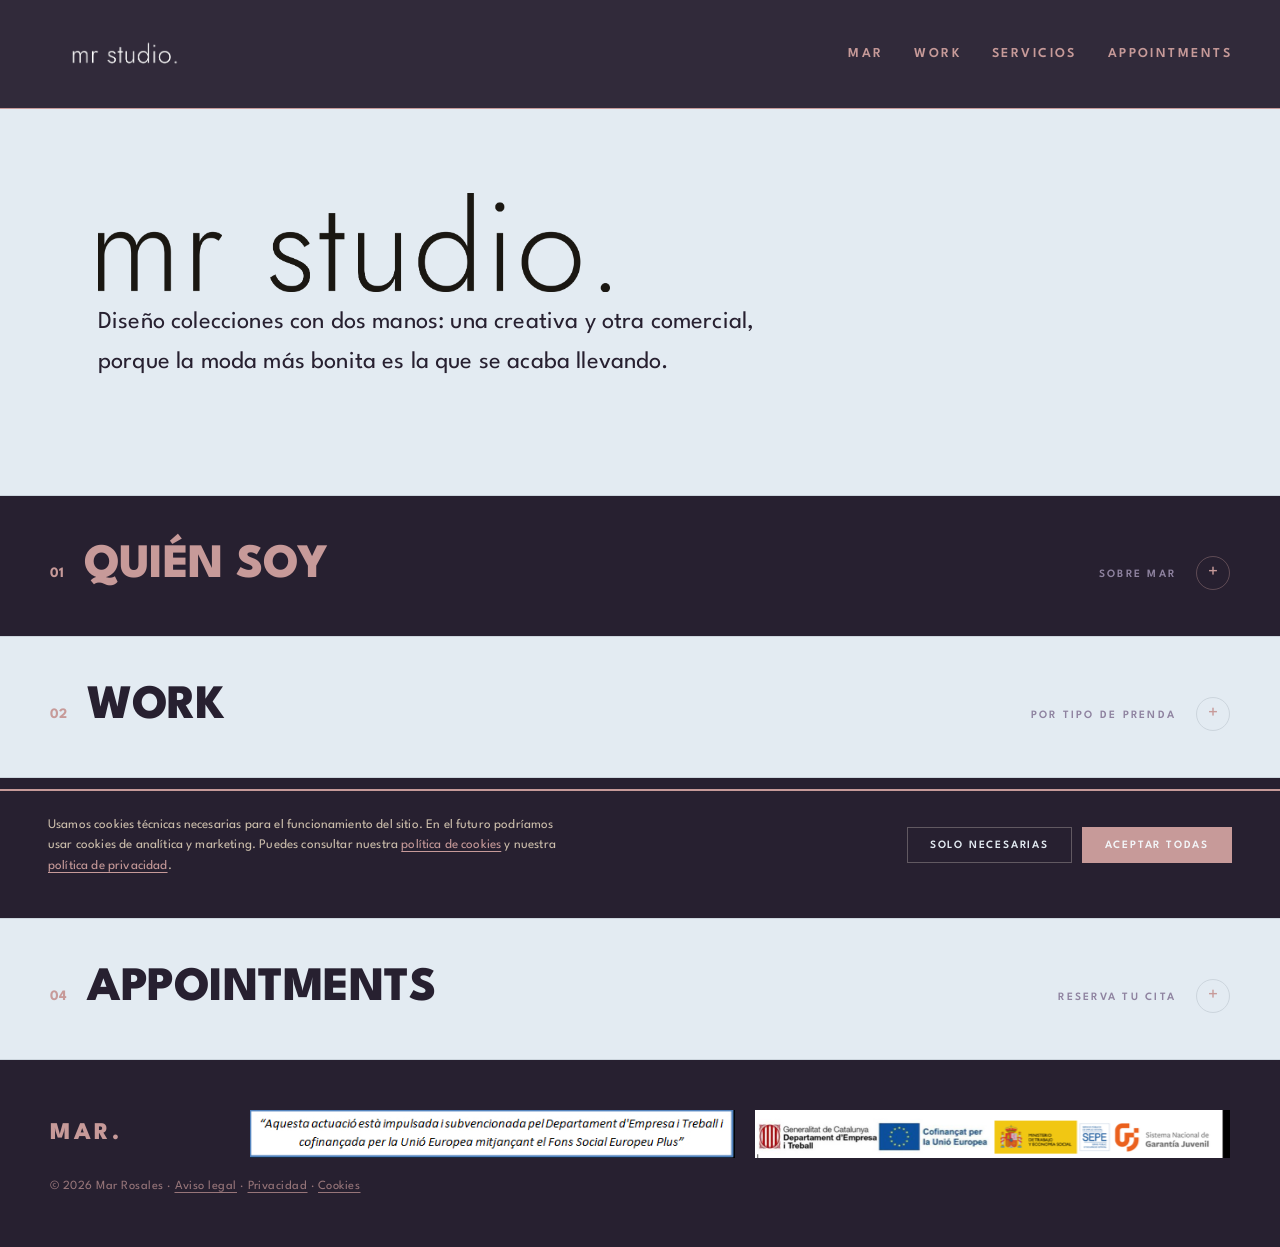
==== index.html @ c05edbed "Añadir SEO: title, description, Open Graph, Twitter Card y Schema.org Co-Authored-By: Claude Sonnet " ====
<!DOCTYPE html>
<html lang="es">
<head>
<meta charset="UTF-8">
<meta name="viewport" content="width=device-width, initial-scale=1.0">
<title>Mar Rosales — Diseñadora de Moda Freelance en Barcelona | MR Studio</title>
<meta name="description" content="Mar Rosales, diseñadora de moda freelance en Barcelona. Especializada en swimwear, beachwear, prêt-à-porter y homewear. Diseño de colecciones y consultoría de moda para marcas.">
<link rel="canonical" href="https://mar-rosales.com/">

<!-- Open Graph -->
<meta property="og:type" content="website">
<meta property="og:url" content="https://mar-rosales.com/">
<meta property="og:title" content="Mar Rosales — Diseñadora de Moda Freelance en Barcelona">
<meta property="og:description" content="Diseño colecciones con dos manos: una creativa y otra comercial. Especializada en swimwear, beachwear, prêt-à-porter y homewear. Barcelona.">
<meta property="og:image" content="https://mar-rosales.com/fotos porfolio/presentacio/1.jpg">
<meta property="og:locale" content="es_ES">
<meta property="og:site_name" content="MR Studio — Mar Rosales">

<!-- Twitter Card -->
<meta name="twitter:card" content="summary_large_image">
<meta name="twitter:title" content="Mar Rosales — Diseñadora de Moda Freelance en Barcelona">
<meta name="twitter:description" content="Diseño colecciones con dos manos: una creativa y otra comercial. Especializada en swimwear, beachwear, prêt-à-porter y homewear.">
<meta name="twitter:image" content="https://mar-rosales.com/fotos porfolio/presentacio/1.jpg">

<!-- Schema.org -->
<script type="application/ld+json">
{
  "@context": "https://schema.org",
  "@type": "Person",
  "name": "Mar Rosales",
  "jobTitle": "Diseñadora de moda freelance",
  "url": "https://mar-rosales.com",
  "email": "mar@mar-rosales.com",
  "address": {
    "@type": "PostalAddress",
    "addressLocality": "Barcelona",
    "addressCountry": "ES"
  },
  "sameAs": [
    "https://www.instagram.com/mar_fashiondesign"
  ],
  "knowsAbout": ["Diseño de moda", "Swimwear", "Beachwear", "Prêt-à-Porter", "Homewear", "Consultoría de moda"]
}
</script>

<link rel="preconnect" href="https://fonts.googleapis.com">
<link rel="preconnect" href="https://fonts.gstatic.com" crossorigin>
<link href="https://fonts.googleapis.com/css2?family=League+Spartan:wght@300;400;500;600;700;800;900&display=swap" rel="stylesheet">
<style>
:root{--sand:#e3ebf2;--ivory:#f3f6f9;--umber:#272030;--clay:#c79a99;--olive:#504665;--muted:#8f83a0;--line:#ccd5dd;--maxw:1180px}
*{box-sizing:border-box;margin:0;padding:0}
html{scroll-behavior:smooth}
body{background:var(--sand);color:var(--umber);font-family:"League Spartan",system-ui,sans-serif;font-weight:400;line-height:1.65;letter-spacing:.01em;-webkit-font-smoothing:antialiased;overflow-x:hidden}
.eyebrow{font-size:.72rem;letter-spacing:.28em;text-transform:uppercase;color:var(--clay);font-weight:600}
a{color:inherit;text-decoration:none}
header{position:fixed;top:0;left:0;right:0;z-index:100;display:flex;align-items:center;justify-content:space-between;padding:18px clamp(20px,5vw,48px);background:rgba(39,32,48,.95);backdrop-filter:blur(10px);border-bottom:1px solid var(--clay);color:var(--clay)}
.brand{font-weight:800;font-size:1.3rem;letter-spacing:.12em;text-transform:uppercase}
.brand span{color:var(--clay)}
.brand-logo{height:72px;width:auto;display:block}
nav ul{display:flex;gap:clamp(14px,2.4vw,34px);list-style:none;align-items:center}
nav a{font-size:.85rem;letter-spacing:.18em;text-transform:uppercase;font-weight:600;position:relative;padding:4px 0;cursor:pointer}
nav a::after{content:"";position:absolute;left:0;bottom:-2px;height:1px;width:0;background:var(--clay);transition:width .3s ease}
nav a:hover::after,nav a:focus-visible::after{width:100%}
.menu-btn{display:none;background:none;border:none;cursor:pointer;font-size:.74rem;letter-spacing:.18em;text-transform:uppercase;color:var(--clay);font-weight:600;font-family:inherit}
/* HERO solo texto */
.hero{min-height:55vh;display:flex;flex-direction:column;justify-content:center;
  padding:150px clamp(20px,5vw,48px) 70px;max-width:var(--maxw);margin:0 auto}
.hero .issue{display:flex;gap:14px;align-items:center;margin-bottom:22px;font-size:.7rem;letter-spacing:.24em;text-transform:uppercase;color:var(--muted);font-weight:600}
.hero h1{font-weight:900;font-size:clamp(5rem,22vw,16rem);line-height:.8;letter-spacing:-.02em;text-transform:uppercase;margin:0 0 26px}
.hero h1 em{display:block;font-style:normal;font-weight:500;color:var(--clay);font-size:.12em;letter-spacing:.34em;margin-top:.8em;text-transform:uppercase}
/* 👉 Texto del hero — lo cambiaremos por el tuyo */
.hero .lead{max-width:52ch;font-size:clamp(1.2rem,1.9vw,1.6rem);font-weight:400;color:var(--umber)}
.hero-logo{height:auto;width:clamp(280px,40vw,620px);display:block;margin-bottom:10px}
/* ACORDEÓN */
.acc{border-top:1px solid var(--line)}
.acc:last-of-type{border-bottom:1px solid var(--line)}
.acc-head{width:100%;display:flex;align-items:center;gap:20px;background:transparent;border:none;cursor:pointer;
  font-family:inherit;color:var(--umber);text-align:left;padding:clamp(26px,4vw,46px) clamp(20px,5vw,48px)}
.acc-head .inner{max-width:var(--maxw);margin:0 auto;width:100%;display:flex;align-items:baseline;gap:20px}
.acc-head .num{font-weight:700;font-size:.9rem;color:var(--clay)}
.acc-head h2{font-weight:800;font-size:clamp(1.7rem,4.6vw,3rem);line-height:1;letter-spacing:-.01em;text-transform:uppercase}
.acc-head .label{margin-left:auto;font-size:.7rem;letter-spacing:.2em;text-transform:uppercase;color:var(--muted);font-weight:600;white-space:nowrap}
.acc-head .ico{flex:0 0 auto;width:34px;height:34px;border:1px solid var(--line);border-radius:50%;display:flex;align-items:center;justify-content:center;font-size:1.2rem;color:var(--clay);transition:transform .4s ease,background .3s ease}
.acc.open .acc-head .ico{transform:rotate(45deg);background:var(--clay);color:var(--ivory);border-color:var(--clay)}
.acc-head:hover h2{color:var(--clay)}
.acc-panel{display:grid;grid-template-rows:0fr;transition:grid-template-rows .55s cubic-bezier(.4,0,.2,1)}
.acc.open .acc-panel{grid-template-rows:1fr}
.acc-panel>.acc-min{overflow:hidden;min-height:0}
.acc-inner{max-width:var(--maxw);margin:0 auto;padding:0 clamp(20px,5vw,48px) clamp(50px,7vw,90px)}
/* fondos por sección */
.acc.dark{background:var(--umber);color:var(--clay)}
.acc.dark .acc-head{color:var(--clay)}
.acc.dark .acc-head h2{color:var(--clay)}
.acc.dark .acc-head:hover h2{color:var(--ivory)}
.acc.dark .acc-head .ico{border-color:rgba(199,154,153,.35)}
.acc.dark .eyebrow{color:var(--clay)}
.acc.dark .acc-head .num{color:var(--clay)}
.acc.dark p{color:var(--clay)}
.acc.dark .srv-btn{color:var(--clay)}
.acc.dark .srv-btn h3{color:var(--clay)}
.acc.tint{background:var(--ivory)}
/* MAR */
.about{display:grid;grid-template-columns:1fr 1.2fr;gap:clamp(30px,6vw,80px);align-items:start}
.about-img{aspect-ratio:4/5;border:1px solid var(--line);position:relative}
.ph{width:100%;height:100%;object-fit:cover;display:block;background:var(--ivory)}
.ph-box{width:100%;height:100%;display:flex;align-items:center;justify-content:center;background:linear-gradient(135deg,var(--ivory),#b8c8d8);color:var(--muted);text-align:center;padding:20px;font-size:.68rem;letter-spacing:.18em;text-transform:uppercase;font-weight:600}
.about-text p{margin-bottom:1.2em;font-size:1.05rem}
.about-text p:first-of-type{font-weight:400;font-size:1.05rem}
/* WORK slider */
.filters{display:flex;flex-wrap:wrap;gap:8px;margin-bottom:40px}
.filter{font-family:inherit;font-weight:600;font-size:.68rem;letter-spacing:.18em;text-transform:uppercase;padding:10px 18px;border:1px solid var(--line);background:transparent;color:var(--muted);cursor:pointer;transition:.2s ease}
.filter:hover{color:var(--umber);border-color:var(--umber)}
.filter.active{background:transparent;color:var(--umber);border-color:var(--umber);border-bottom:2px solid var(--clay)}
/* slider autoplay */
.slider{position:relative}
.slider-viewport{overflow:hidden}
.track{display:none}
.track.active{display:flex;gap:clamp(10px,1.4vw,18px);transition:transform .3s cubic-bezier(.4,0,.2,1);will-change:transform}
.slide{flex:0 0 clamp(200px,28vw,340px);position:relative;aspect-ratio:2/3;overflow:hidden;cursor:pointer}
.slide img.ph{width:100%;height:100%;object-fit:cover;display:block;transition:transform .7s cubic-bezier(.25,.46,.45,.94)}
.slider-viewport:hover .slide img.ph{transform:none}
.slide:hover img.ph{transform:scale(1.06)}
.slide .ph-box{width:100%;height:100%;display:flex;align-items:center;justify-content:center;background:linear-gradient(135deg,var(--ivory),#b8c8d8);color:var(--muted);text-align:center;padding:20px;font-size:.68rem;letter-spacing:.18em;text-transform:uppercase;font-weight:600}
.slide-cap{position:absolute;left:0;right:0;bottom:0;z-index:3;padding:20px 16px 16px;color:var(--ivory);background:linear-gradient(transparent,rgba(39,32,48,.75));opacity:0;transform:translateY(6px);transition:opacity .35s ease,transform .35s ease}
.slide:hover .slide-cap,.slide:focus-within .slide-cap{opacity:1;transform:none}
.slide-cap h3{font-weight:600;font-size:.85rem;text-transform:uppercase;letter-spacing:.08em}
.slide-cap span{font-size:.62rem;letter-spacing:.14em;text-transform:uppercase;opacity:.8;font-weight:500}
.slider-footer{display:flex;align-items:center;justify-content:space-between;margin-top:24px}
.slider-dots{display:flex;gap:6px;align-items:center}
.dot{width:24px;height:2px;background:var(--line);cursor:pointer;transition:background .25s,width .25s}
.dot.active{background:var(--clay);width:40px}
.slider-nav{display:flex;gap:8px}
.arrow{font-family:inherit;width:44px;height:44px;border:1px solid var(--line);background:transparent;color:var(--umber);cursor:pointer;font-size:1rem;transition:background .2s,border-color .2s,color .2s;display:flex;align-items:center;justify-content:center}
.arrow:hover{background:var(--umber);color:var(--ivory);border-color:var(--umber)}
/* SERVICIOS sub-acordeón */
.srv-list{border-top:1px solid var(--line);margin-top:clamp(24px,3.5vw,44px)}
.srv-item{border-bottom:1px solid var(--line)}
.srv-btn{width:100%;display:flex;align-items:center;gap:clamp(14px,2vw,28px);background:transparent;border:none;cursor:pointer;font-family:inherit;color:var(--umber);text-align:left;padding:clamp(18px,2.4vw,30px) 0}
.srv-btn .s-num{font-size:.65rem;letter-spacing:.24em;color:var(--clay);font-weight:600;text-transform:uppercase;flex:0 0 2ch;padding-top:.2em}
.srv-btn h3{font-weight:300;font-size:clamp(1.5rem,3.2vw,2.2rem);letter-spacing:-.01em;text-transform:uppercase;flex:1;line-height:1}
.srv-btn .srv-ico{flex:0 0 auto;width:30px;height:30px;border:1px solid var(--line);border-radius:50%;display:flex;align-items:center;justify-content:center;font-size:1rem;color:var(--muted);font-weight:300;transition:transform .4s ease,background .3s,border-color .3s}
.srv-item.open .srv-btn .srv-ico{transform:rotate(45deg);background:var(--clay);color:var(--ivory);border-color:var(--clay)}
.srv-btn:hover h3{color:var(--clay)}
.srv-body{display:grid;grid-template-rows:0fr;transition:grid-template-rows .5s cubic-bezier(.4,0,.2,1)}
.srv-item.open .srv-body{grid-template-rows:1fr}
.srv-body>.srv-min{overflow:hidden;min-height:0}
.srv-body p{padding:0 0 clamp(22px,3vw,38px) calc(2ch + clamp(14px,2vw,28px));font-size:clamp(.98rem,1.3vw,1.1rem);max-width:58ch;color:var(--muted);line-height:1.75}
/* APPOINTMENTS */
.appoint{display:grid;grid-template-columns:1fr 1fr;gap:clamp(34px,6vw,80px);align-items:center}
.appoint h2.big{font-weight:800;font-size:clamp(2rem,5vw,3.4rem);line-height:.98;margin-bottom:22px;text-transform:uppercase;letter-spacing:-.01em}
.appoint h2.big em{font-style:normal;color:var(--clay)}
.appoint p{font-size:1.05rem;max-width:42ch;margin-bottom:30px}
.btn{display:inline-flex;align-items:center;gap:12px;background:var(--clay);color:var(--ivory);padding:16px 30px;font-size:.78rem;letter-spacing:.16em;text-transform:uppercase;font-weight:600;transition:background .3s ease,transform .3s ease;font-family:inherit}
.btn:hover,.btn:focus-visible{background:#3b0a0a;transform:translateY(-2px)}
.contact-list{list-style:none;margin-top:36px}
.contact-list li{padding:14px 0;border-top:1px solid var(--line);display:flex;justify-content:space-between;gap:20px}
.contact-list .k{font-size:.7rem;letter-spacing:.18em;text-transform:uppercase;color:var(--muted);font-weight:600}
.contact-list .v{font-weight:500}
.appoint-card{background:var(--ivory);border:1px solid var(--line);padding:clamp(30px,4vw,48px);position:relative}
.appoint-card::before{content:"";position:absolute;inset:9px;border:1px solid var(--clay);opacity:.4;pointer-events:none}
footer{background:var(--umber);color:var(--clay);padding:50px clamp(20px,5vw,48px)}
.foot{max-width:var(--maxw);margin:0 auto;display:flex;justify-content:space-between;align-items:center;flex-wrap:wrap;gap:18px}
.foot .brand{font-size:1.5rem}
.foot small{color:var(--clay);font-size:.78rem;letter-spacing:.04em;opacity:.7}
.foot-logos{display:flex;gap:20px;align-items:center}
.foot-img{height:48px;width:auto;display:block}
.reveal{opacity:0;transform:translateY(22px);transition:opacity .8s ease,transform .8s ease}
.reveal.in{opacity:1;transform:none}
@media(max-width:860px){
  nav ul{display:none}.menu-btn{display:block}
  nav ul.open{display:flex;flex-direction:column;position:absolute;top:100%;right:0;left:0;background:var(--ivory);padding:20px clamp(20px,5vw,48px);gap:18px;border-bottom:1px solid var(--line)}
  .about,.appoint{grid-template-columns:1fr}.services{grid-template-columns:1fr}.slide{flex:0 0 72vw}
  .acc-head .label{display:none}
}
@media(prefers-reduced-motion:reduce){*{scroll-behavior:auto!important}.reveal{opacity:1;transform:none;transition:none}.acc-panel{transition:none}.ph,.ph-box,.track{transition:none!important}}
:focus-visible{outline:2px solid var(--clay);outline-offset:3px}
/* COOKIE BANNER */
#cookie-banner{position:fixed;bottom:0;left:0;right:0;z-index:999;background:var(--umber);color:var(--sand);padding:clamp(16px,2.4vw,24px) clamp(20px,5vw,48px);display:flex;align-items:center;justify-content:space-between;gap:clamp(16px,3vw,40px);flex-wrap:wrap;border-top:2px solid var(--clay);transform:translateY(0);transition:transform .4s cubic-bezier(.4,0,.2,1),opacity .4s ease;opacity:1}
#cookie-banner.hidden{transform:translateY(110%);opacity:0;pointer-events:none}
#cookie-banner p{font-size:.82rem;line-height:1.55;max-width:64ch;color:#cdbfac}
#cookie-banner p a{color:var(--clay);text-decoration:underline;text-underline-offset:3px}
#cookie-banner p a:hover{color:var(--sand)}
.cookie-actions{display:flex;gap:10px;flex-shrink:0;flex-wrap:wrap}
.cb-btn{font-family:inherit;font-size:.7rem;letter-spacing:.16em;text-transform:uppercase;font-weight:600;padding:12px 22px;cursor:pointer;border:1px solid;transition:background .2s,color .2s,border-color .2s;white-space:nowrap}
.cb-accept{background:var(--clay);color:var(--ivory);border-color:var(--clay)}
.cb-accept:hover{background:var(--sand);color:var(--umber);border-color:var(--sand)}
.cb-reject{background:transparent;color:var(--sand);border-color:rgba(232,222,207,.3)}
.cb-reject:hover{border-color:var(--sand)}
</style>
</head>
<body>
<header>
  <a class="brand" href="#top"><img class="brand-logo" src="fotos porfolio/logo/logo white.png" alt="MR Studio"></a>
  <nav>
    <button class="menu-btn" aria-label="Abrir menú" aria-expanded="false">Menú</button>
    <ul>
      <li><a data-target="mar">Mar</a></li>
      <li><a data-target="work">Work</a></li>
      <li><a data-target="servicios">Servicios</a></li>
      <li><a data-target="appointments">Appointments</a></li>
    </ul>
  </nav>
</header>

<a id="top"></a>
<!-- HERO solo texto -->
<div class="hero reveal">
  <img class="hero-logo" src="fotos porfolio/logo/logo sin contornos black.png" alt="MR Studio">
  <p class="lead">Diseño colecciones con dos manos: una creativa y otra comercial,<br>porque la moda más bonita es la que se acaba llevando.</p>
</div>

<main>
  <!-- MAR -->
  <section class="acc dark" id="mar">
    <button class="acc-head" aria-expanded="false" aria-controls="panel-mar">
      <span class="inner"><span class="num">01</span><h2>Quién soy</h2><span class="label">Sobre Mar</span><span class="ico" aria-hidden="true">+</span></span>
    </button>
    <div class="acc-panel" id="panel-mar"><div class="acc-min"><div class="acc-inner">
      <div class="about">
        <div class="about-img">
          <img class="ph" src="fotos porfolio/presentacio/1.jpg" alt="Retrato de Mar" onerror="this.style.display='none';this.parentElement.innerHTML='&lt;div class=\'ph-box\'&gt;Retrato&lt;/div&gt;'">
        </div>
        <div class="about-text">
          <p>Soy Mar, diseñadora de moda y fundadora de Mr Studio, en Barcelona.</p>
          <p>Diseño moda pensada para llevarse y, sobre todo, para venderse. A los 18 años me fui de Sant Carles de la Ràpita a Milán para formarme en el Istituto Marangoni, donde desarrollé mi lado más creativo. Pero pronto entendí que una buena colección no termina en el papel: tiene que funcionar en tienda. Por eso trabajé en el sector del lujo, aprendiendo de primera mano qué necesita el cliente y por qué compra.</p>
          <p>Esa doble mirada —creativa y comercial— es la que pongo hoy al servicio de las marcas. He diseñado para distintas empresas y me he especializado en swimwear y beachwear, prêt-à-porter de plana y punto, y homewear, así que entiendo las exigencias técnicas de cada producto. Lo vivo además desde dentro: soy fundadora de Luau Studio, mi propia marca de vestidos de fiesta, así que conozco de primera mano lo que supone construir una firma y llevarla hasta el cliente.</p>
          <p>Me obsesionan los tejidos: la caída, el tacto, la calidad nada más verlos. Al tocarlos, ya imagino la prenda. Y traduzco ese instinto en colecciones coherentes, vendibles y fieles a la identidad de cada marca.</p>
          <p>Trabajo con las marcas de dos maneras. Por un lado, creo colecciones desde cero, acompañando todo el proceso: inspiración, tejidos, colores, fichas técnicas y fitting, hasta dejarlas listas para producir. Por otro, ofrezco consultoría: una visión externa y actualizada, tanto para marcas que están arrancando como para equipos consolidados que quieren estar al día en tendencias, formas y colores y mejorar en pocos pasos.</p>
        </div>
      </div>
    </div></div></div>
  </section>

  <!-- WORK -->
  <section class="acc" id="work">
    <button class="acc-head" aria-expanded="false" aria-controls="panel-work">
      <span class="inner"><span class="num">02</span><h2>Work</h2><span class="label">Por tipo de prenda</span><span class="ico" aria-hidden="true">+</span></span>
    </button>
    <div class="acc-panel" id="panel-work"><div class="acc-min"><div class="acc-inner">
      <div class="filters" role="tablist">
        <button class="filter active" data-cat="pret" role="tab" aria-selected="true">Prêt-à-Porter</button>
        <button class="filter" data-cat="beachwear" role="tab" aria-selected="false">Beachwear</button>
        <button class="filter" data-cat="swimwear-w" role="tab" aria-selected="false">Swimwear Women</button>
        <button class="filter" data-cat="swimwear-m" role="tab" aria-selected="false">Swimwear Men</button>
        <button class="filter" data-cat="occasionwear" role="tab" aria-selected="false">Occasionwear</button>
        <button class="filter" data-cat="homewear" role="tab" aria-selected="false">Homewear</button>
      </div>
      <div class="slider">
        <div class="slider-viewport">
        <div class="track active" data-cat="pret">
          <div class="slide" tabindex="0"><img class="ph" src="fotos porfolio/tipos producte/1-prêt-à-porter/pret-a-porter-1 - TCN - SS24.jpg" alt="Prêt-à-porter 1"><div class="slide-cap"><h3>TCN</h3><span>SS24</span></div></div>
          <div class="slide" tabindex="0"><img class="ph" src="fotos porfolio/tipos producte/1-prêt-à-porter/pret-a-porter-2 - TCN - SS23.jpg" alt="Prêt-à-porter 2"><div class="slide-cap"><h3>TCN</h3><span>SS23</span></div></div>
          <div class="slide" tabindex="0"><img class="ph" src="fotos porfolio/tipos producte/1-prêt-à-porter/pret-a-porter-3 - TCN - SS24jpg.jpg" alt="Prêt-à-porter 3"><div class="slide-cap"><h3>TCN</h3><span>SS24</span></div></div>
          <div class="slide" tabindex="0"><img class="ph" src="fotos porfolio/tipos producte/1-prêt-à-porter/pret-a-porter-4 - TCN - SS24.jpg" alt="Prêt-à-porter 4"><div class="slide-cap"><h3>TCN</h3><span>SS24</span></div></div>
          <div class="slide" tabindex="0"><img class="ph" src="fotos porfolio/tipos producte/1-prêt-à-porter/pret-a-porter-5 - TCN - SS23.jpg" alt="Prêt-à-porter 5"><div class="slide-cap"><h3>TCN</h3><span>SS23</span></div></div>
          <div class="slide" tabindex="0"><img class="ph" src="fotos porfolio/tipos producte/1-prêt-à-porter/pret-a-porter-6 - TCN - SS24.jpg" alt="Prêt-à-porter 6"><div class="slide-cap"><h3>TCN</h3><span>SS24</span></div></div>
          <div class="slide" tabindex="0"><img class="ph" src="fotos porfolio/tipos producte/1-prêt-à-porter/pret-a-porter-7 - TCN - SS23.jpg" alt="Prêt-à-porter 7"><div class="slide-cap"><h3>TCN</h3><span>SS23</span></div></div>
          <div class="slide" tabindex="0"><img class="ph" src="fotos porfolio/tipos producte/1-prêt-à-porter/pret-a-porter-8 - TCN - SS24.jpg" alt="Prêt-à-porter 8"><div class="slide-cap"><h3>TCN</h3><span>SS24</span></div></div>
          <div class="slide" tabindex="0"><img class="ph" src="fotos porfolio/tipos producte/1-prêt-à-porter/pret-a-porter-9 - TCN - SS24jpg.jpg" alt="Prêt-à-porter 9"><div class="slide-cap"><h3>TCN</h3><span>SS24</span></div></div>
          <div class="slide" tabindex="0"><img class="ph" src="fotos porfolio/tipos producte/1-prêt-à-porter/pret-a-porter-10 - TCN - SS23.jpg" alt="Prêt-à-porter 10"><div class="slide-cap"><h3>TCN</h3><span>SS23</span></div></div>
        </div>
        <div class="track" data-cat="beachwear">
          <div class="slide" tabindex="0"><img class="ph" src="fotos porfolio/tipos producte/2-beachwear/BEACHWEAR-1 - TCN - SS24.jpg" alt="Beachwear 1"><div class="slide-cap"><h3>TCN</h3><span>SS24</span></div></div>
          <div class="slide" tabindex="0"><img class="ph" src="fotos porfolio/tipos producte/2-beachwear/BEACHWEAR-2 - TCN - SS24.jpg" alt="Beachwear 2"><div class="slide-cap"><h3>TCN</h3><span>SS24</span></div></div>
          <div class="slide" tabindex="0"><img class="ph" src="fotos porfolio/tipos producte/2-beachwear/BEACHWEAR-3 - TCN - SS23.jpg" alt="Beachwear 3"><div class="slide-cap"><h3>TCN</h3><span>SS23</span></div></div>
          <div class="slide" tabindex="0"><img class="ph" src="fotos porfolio/tipos producte/2-beachwear/BEACHWEAR-4 - TCN - SS23.jpg" alt="Beachwear 4"><div class="slide-cap"><h3>TCN</h3><span>SS23</span></div></div>
          <div class="slide" tabindex="0"><img class="ph" src="fotos porfolio/tipos producte/2-beachwear/BEACHWEAR-5 - TCN - SS23.jpg" alt="Beachwear 5"><div class="slide-cap"><h3>TCN</h3><span>SS23</span></div></div>
          <div class="slide" tabindex="0"><img class="ph" src="fotos porfolio/tipos producte/2-beachwear/BEACHWEAR-6 - TCN - SS23.jpg" alt="Beachwear 6"><div class="slide-cap"><h3>TCN</h3><span>SS23</span></div></div>
          <div class="slide" tabindex="0"><img class="ph" src="fotos porfolio/tipos producte/2-beachwear/BEACHWEAR-7 - TCN - SS23.jpg" alt="Beachwear 7"><div class="slide-cap"><h3>TCN</h3><span>SS23</span></div></div>
        </div>
        <div class="track" data-cat="swimwear-w">
          <div class="slide" tabindex="0"><img class="ph" src="fotos porfolio/tipos producte/3-swimwear -women/SWIMWEAR-1 - TCN - SS24.jpg" alt="Swimwear Women 1"><div class="slide-cap"><h3>TCN</h3><span>SS24</span></div></div>
          <div class="slide" tabindex="0"><img class="ph" src="fotos porfolio/tipos producte/3-swimwear -women/SWIMWEAR-2 - TCN - SS23.jpg" alt="Swimwear Women 2"><div class="slide-cap"><h3>TCN</h3><span>SS23</span></div></div>
          <div class="slide" tabindex="0"><img class="ph" src="fotos porfolio/tipos producte/3-swimwear -women/SWIMWEAR-3 - TCN - SS24.jpg" alt="Swimwear Women 3"><div class="slide-cap"><h3>TCN</h3><span>SS24</span></div></div>
          <div class="slide" tabindex="0"><img class="ph" src="fotos porfolio/tipos producte/3-swimwear -women/SWIMWEAR-4 - TCN - SS24.jpg" alt="Swimwear Women 4"><div class="slide-cap"><h3>TCN</h3><span>SS24</span></div></div>
          <div class="slide" tabindex="0"><img class="ph" src="fotos porfolio/tipos producte/3-swimwear -women/SWIMWEAR-5 - TCN - SS24.jpg" alt="Swimwear Women 5"><div class="slide-cap"><h3>TCN</h3><span>SS24</span></div></div>
          <div class="slide" tabindex="0"><img class="ph" src="fotos porfolio/tipos producte/3-swimwear -women/SWIMWEAR-6 - TCN - SS24.jpg" alt="Swimwear Women 6"><div class="slide-cap"><h3>TCN</h3><span>SS24</span></div></div>
          <div class="slide" tabindex="0"><img class="ph" src="fotos porfolio/tipos producte/3-swimwear -women/SWIMWEAR-7 - TCN - SS24.jpg" alt="Swimwear Women 7"><div class="slide-cap"><h3>TCN</h3><span>SS24</span></div></div>
          <div class="slide" tabindex="0"><img class="ph" src="fotos porfolio/tipos producte/3-swimwear -women/SWIMWEAR-8 - TCN - SS23.jpg" alt="Swimwear Women 8"><div class="slide-cap"><h3>TCN</h3><span>SS23</span></div></div>
          <div class="slide" tabindex="0"><img class="ph" src="fotos porfolio/tipos producte/3-swimwear -women/SWIMWEAR-9 - TCN - SS24.jpg" alt="Swimwear Women 9"><div class="slide-cap"><h3>TCN</h3><span>SS24</span></div></div>
          <div class="slide" tabindex="0"><img class="ph" src="fotos porfolio/tipos producte/3-swimwear -women/SWIMWEAR-10 - TCN - SS24.jpg" alt="Swimwear Women 10"><div class="slide-cap"><h3>TCN</h3><span>SS24</span></div></div>
          <div class="slide" tabindex="0"><img class="ph" src="fotos porfolio/tipos producte/3-swimwear -women/SWIMWEAR-11 - TCN - SS24.jpg" alt="Swimwear Women 11"><div class="slide-cap"><h3>TCN</h3><span>SS24</span></div></div>
          <div class="slide" tabindex="0"><img class="ph" src="fotos porfolio/tipos producte/3-swimwear -women/SWIMWEAR-12 - TCN - SS23.jpg" alt="Swimwear Women 12"><div class="slide-cap"><h3>TCN</h3><span>SS23</span></div></div>
          <div class="slide" tabindex="0"><img class="ph" src="fotos porfolio/tipos producte/3-swimwear -women/SWIMWEAR-13 - TCN - SS24.jpg" alt="Swimwear Women 13"><div class="slide-cap"><h3>TCN</h3><span>SS24</span></div></div>
          <div class="slide" tabindex="0"><img class="ph" src="fotos porfolio/tipos producte/3-swimwear -women/SWIMWEAR-14 - TCN - SS24.jpg" alt="Swimwear Women 14"><div class="slide-cap"><h3>TCN</h3><span>SS24</span></div></div>
          <div class="slide" tabindex="0"><img class="ph" src="fotos porfolio/tipos producte/3-swimwear -women/SWIMWEAR-15 - TCN - SS24.jpg" alt="Swimwear Women 15"><div class="slide-cap"><h3>TCN</h3><span>SS24</span></div></div>
          <div class="slide" tabindex="0"><img class="ph" src="fotos porfolio/tipos producte/3-swimwear -women/SWIMWEAR-16 - TCN - SS23.jpg" alt="Swimwear Women 16"><div class="slide-cap"><h3>TCN</h3><span>SS23</span></div></div>
          <div class="slide" tabindex="0"><img class="ph" src="fotos porfolio/tipos producte/3-swimwear -women/SWIMWEAR-17 - TCN - SS24.jpg" alt="Swimwear Women 17"><div class="slide-cap"><h3>TCN</h3><span>SS24</span></div></div>
          <div class="slide" tabindex="0"><img class="ph" src="fotos porfolio/tipos producte/3-swimwear -women/SWIMWEAR-18 - TCN - SS24.jpg" alt="Swimwear Women 18"><div class="slide-cap"><h3>TCN</h3><span>SS24</span></div></div>
        </div>
        <div class="track" data-cat="swimwear-m">
          <div class="slide" tabindex="0"><img class="ph" src="fotos porfolio/tipos producte/3.1-swimwear -men/men-swimwear-1 - Munich - SS24.jpg" alt="Swimwear Men 1"><div class="slide-cap"><h3>Munich</h3><span>SS24</span></div></div>
          <div class="slide" tabindex="0"><img class="ph" src="fotos porfolio/tipos producte/3.1-swimwear -men/men-swimwear-2 - Munich - SS24.jpg" alt="Swimwear Men 2"><div class="slide-cap"><h3>Munich</h3><span>SS24</span></div></div>
          <div class="slide" tabindex="0"><img class="ph" src="fotos porfolio/tipos producte/3.1-swimwear -men/men-swimwear-3 - Munich - SS24.jpg" alt="Swimwear Men 3"><div class="slide-cap"><h3>Munich</h3><span>SS24</span></div></div>
          <div class="slide" tabindex="0"><img class="ph" src="fotos porfolio/tipos producte/3.1-swimwear -men/men-swimwear-4 - Munich - SS24.jpg" alt="Swimwear Men 4"><div class="slide-cap"><h3>Munich</h3><span>SS24</span></div></div>
          <div class="slide" tabindex="0"><img class="ph" src="fotos porfolio/tipos producte/3.1-swimwear -men/men-swimwear-5 - Munich - SS24.jpg" alt="Swimwear Men 5"><div class="slide-cap"><h3>Munich</h3><span>SS24</span></div></div>
          <div class="slide" tabindex="0"><img class="ph" src="fotos porfolio/tipos producte/3.1-swimwear -men/men-swimwear-6 - Munich - SS24.jpg" alt="Swimwear Men 6"><div class="slide-cap"><h3>Munich</h3><span>SS24</span></div></div>
          <div class="slide" tabindex="0"><img class="ph" src="fotos porfolio/tipos producte/3.1-swimwear -men/men-swimwear-7 - Munich - SS25.jpg" alt="Swimwear Men 7"><div class="slide-cap"><h3>Munich</h3><span>SS25</span></div></div>
          <div class="slide" tabindex="0"><img class="ph" src="fotos porfolio/tipos producte/3.1-swimwear -men/men-swimwear-8 - Munich - SS25.jpg" alt="Swimwear Men 8"><div class="slide-cap"><h3>Munich</h3><span>SS25</span></div></div>
          <div class="slide" tabindex="0"><img class="ph" src="fotos porfolio/tipos producte/3.1-swimwear -men/men-swimwear-9 - Munich - SS25.jpg" alt="Swimwear Men 9"><div class="slide-cap"><h3>Munich</h3><span>SS25</span></div></div>
        </div>
        <div class="track" data-cat="occasionwear">
          <div class="slide" tabindex="0"><img class="ph" src="fotos porfolio/tipos producte/4-occasionwear/OCCASIONWEAR-1 - Luau Studio.jpg" alt="Occasionwear 1"><div class="slide-cap"><h3>Luau Studio</h3></div></div>
          <div class="slide" tabindex="0"><img class="ph" src="fotos porfolio/tipos producte/4-occasionwear/OCCASIONWEAR-2 - Luau Studio.jpg" alt="Occasionwear 2"><div class="slide-cap"><h3>Luau Studio</h3></div></div>
          <div class="slide" tabindex="0"><img class="ph" src="fotos porfolio/tipos producte/4-occasionwear/OCCASIONWEAR-3 - Luau Studio.jpg" alt="Occasionwear 3"><div class="slide-cap"><h3>Luau Studio</h3></div></div>
          <div class="slide" tabindex="0"><img class="ph" src="fotos porfolio/tipos producte/4-occasionwear/OCCASIONWEAR-4 - Luau Studio.jpg" alt="Occasionwear 4"><div class="slide-cap"><h3>Luau Studio</h3></div></div>
          <div class="slide" tabindex="0"><img class="ph" src="fotos porfolio/tipos producte/4-occasionwear/OCCASIONWEAR-5 - Luau Studio.jpg" alt="Occasionwear 5"><div class="slide-cap"><h3>Luau Studio</h3></div></div>
          <div class="slide" tabindex="0"><img class="ph" src="fotos porfolio/tipos producte/4-occasionwear/OCCASIONWEAR-6 - Luau Studio.jpg" alt="Occasionwear 6"><div class="slide-cap"><h3>Luau Studio</h3></div></div>
          <div class="slide" tabindex="0"><img class="ph" src="fotos porfolio/tipos producte/4-occasionwear/OCCASIONWEAR-7 - Luau Studio.jpg" alt="Occasionwear 7"><div class="slide-cap"><h3>Luau Studio</h3></div></div>
          <div class="slide" tabindex="0"><img class="ph" src="fotos porfolio/tipos producte/4-occasionwear/OCCASIONWEAR-8 - Luau Studio.jpg" alt="Occasionwear 8"><div class="slide-cap"><h3>Luau Studio</h3></div></div>
          <div class="slide" tabindex="0"><img class="ph" src="fotos porfolio/tipos producte/4-occasionwear/OCCASIONWEAR-9 - Luau Studio.jpg" alt="Occasionwear 9"><div class="slide-cap"><h3>Luau Studio</h3></div></div>
          <div class="slide" tabindex="0"><img class="ph" src="fotos porfolio/tipos producte/4-occasionwear/OCCASIONWEAR-10 - Luau Studio.jpg" alt="Occasionwear 10"><div class="slide-cap"><h3>Luau Studio</h3></div></div>
          <div class="slide" tabindex="0"><img class="ph" src="fotos porfolio/tipos producte/4-occasionwear/OCCASIONWEAR-11 - Luau Studio.jpg" alt="Occasionwear 11"><div class="slide-cap"><h3>Luau Studio</h3></div></div>
          <div class="slide" tabindex="0"><img class="ph" src="fotos porfolio/tipos producte/4-occasionwear/OCCASIONWEAR-12 - Luau Studio.jpg" alt="Occasionwear 12"><div class="slide-cap"><h3>Luau Studio</h3></div></div>
          <div class="slide" tabindex="0"><img class="ph" src="fotos porfolio/tipos producte/4-occasionwear/OCCASIONWEAR-13 - Luau Studio.jpg" alt="Occasionwear 13"><div class="slide-cap"><h3>Luau Studio</h3></div></div>
          <div class="slide" tabindex="0"><img class="ph" src="fotos porfolio/tipos producte/4-occasionwear/OCCASIONWEAR-14 - Luau Studio.jpg" alt="Occasionwear 14"><div class="slide-cap"><h3>Luau Studio</h3></div></div>
          <div class="slide" tabindex="0"><img class="ph" src="fotos porfolio/tipos producte/4-occasionwear/OCCASIONWEAR-15 - Luau Studio.jpg" alt="Occasionwear 15"><div class="slide-cap"><h3>Luau Studio</h3></div></div>
          <div class="slide" tabindex="0"><img class="ph" src="fotos porfolio/tipos producte/4-occasionwear/OCCASIONWEAR-16 - Luau Studio.jpg" alt="Occasionwear 16"><div class="slide-cap"><h3>Luau Studio</h3></div></div>
          <div class="slide" tabindex="0"><img class="ph" src="fotos porfolio/tipos producte/4-occasionwear/OCCASIONWEAR-17 - Luau Studio.jpg" alt="Occasionwear 17"><div class="slide-cap"><h3>Luau Studio</h3></div></div>
          <div class="slide" tabindex="0"><img class="ph" src="fotos porfolio/tipos producte/4-occasionwear/OCCASIONWEAR-18 - Luau Studio.jpg" alt="Occasionwear 18"><div class="slide-cap"><h3>Luau Studio</h3></div></div>
          <div class="slide" tabindex="0"><img class="ph" src="fotos porfolio/tipos producte/4-occasionwear/OCCASIONWEAR-20 - Luau Studio.jpg" alt="Occasionwear 20"><div class="slide-cap"><h3>Luau Studio</h3></div></div>
          <div class="slide" tabindex="0"><img class="ph" src="fotos porfolio/tipos producte/4-occasionwear/OCCASIONWEAR-21 - Luau Studio.jpg" alt="Occasionwear 21"><div class="slide-cap"><h3>Luau Studio</h3></div></div>
        </div>
        <div class="track" data-cat="homewear">
          <div class="slide" tabindex="0"><img class="ph" src="fotos porfolio/tipos producte/5-homewear/HOMEWEAR-1 - Munich - SS23.jpg" alt="Homewear 1"><div class="slide-cap"><h3>Munich</h3><span>SS23</span></div></div>
          <div class="slide" tabindex="0"><img class="ph" src="fotos porfolio/tipos producte/5-homewear/HOMEWEAR-2 - Munich - FW23.jpg" alt="Homewear 2"><div class="slide-cap"><h3>Munich</h3><span>FW23</span></div></div>
          <div class="slide" tabindex="0"><img class="ph" src="fotos porfolio/tipos producte/5-homewear/HOMEWEAR-3 - Munich - FW23.jpg" alt="Homewear 3"><div class="slide-cap"><h3>Munich</h3><span>FW23</span></div></div>
          <div class="slide" tabindex="0"><img class="ph" src="fotos porfolio/tipos producte/5-homewear/HOMEWEAR-4 - Munich - FW23.jpg" alt="Homewear 4"><div class="slide-cap"><h3>Munich</h3><span>FW23</span></div></div>
          <div class="slide" tabindex="0"><img class="ph" src="fotos porfolio/tipos producte/5-homewear/HOMEWEAR-5 - Munich - SS23.jpg" alt="Homewear 5"><div class="slide-cap"><h3>Munich</h3><span>SS23</span></div></div>
          <div class="slide" tabindex="0"><img class="ph" src="fotos porfolio/tipos producte/5-homewear/HOMEWEAR-6 - Munich - SS23.jpg" alt="Homewear 6"><div class="slide-cap"><h3>Munich</h3><span>SS23</span></div></div>
          <div class="slide" tabindex="0"><img class="ph" src="fotos porfolio/tipos producte/5-homewear/HOMEWEAR-7 - Munich - FW23.jpg" alt="Homewear 7"><div class="slide-cap"><h3>Munich</h3><span>FW23</span></div></div>
          <div class="slide" tabindex="0"><img class="ph" src="fotos porfolio/tipos producte/5-homewear/HOMEWEAR-8 - Munich - FW23.jpg" alt="Homewear 8"><div class="slide-cap"><h3>Munich</h3><span>FW23</span></div></div>
          <div class="slide" tabindex="0"><img class="ph" src="fotos porfolio/tipos producte/5-homewear/HOMEWEAR-9 - Munich - SS23.jpg" alt="Homewear 9"><div class="slide-cap"><h3>Munich</h3><span>SS23</span></div></div>
          <div class="slide" tabindex="0"><img class="ph" src="fotos porfolio/tipos producte/5-homewear/HOMEWEAR-10 - Munich - SS23.jpg" alt="Homewear 10"><div class="slide-cap"><h3>Munich</h3><span>SS23</span></div></div>
          <div class="slide" tabindex="0"><img class="ph" src="fotos porfolio/tipos producte/5-homewear/HOMEWEAR-11 - Munich - SS23.jpg" alt="Homewear 11"><div class="slide-cap"><h3>Munich</h3><span>SS23</span></div></div>
          <div class="slide" tabindex="0"><img class="ph" src="fotos porfolio/tipos producte/5-homewear/HOMEWEAR-12 - Munich - SS23.jpg" alt="Homewear 12"><div class="slide-cap"><h3>Munich</h3><span>SS23</span></div></div>
          <div class="slide" tabindex="0"><img class="ph" src="fotos porfolio/tipos producte/5-homewear/HOMEWEAR-13 - Munich - SS24.jpg" alt="Homewear 13"><div class="slide-cap"><h3>Munich</h3><span>SS24</span></div></div>
          <div class="slide" tabindex="0"><img class="ph" src="fotos porfolio/tipos producte/5-homewear/HOMEWEAR-14 - Munich - SS24.jpg" alt="Homewear 14"><div class="slide-cap"><h3>Munich</h3><span>SS24</span></div></div>
          <div class="slide" tabindex="0"><img class="ph" src="fotos porfolio/tipos producte/5-homewear/HOMEWEAR-15 - Munich - SS24.jpg" alt="Homewear 15"><div class="slide-cap"><h3>Munich</h3><span>SS24</span></div></div>
          <div class="slide" tabindex="0"><img class="ph" src="fotos porfolio/tipos producte/5-homewear/HOMEWEAR-16 - Munich - SS24.jpg" alt="Homewear 16"><div class="slide-cap"><h3>Munich</h3><span>SS24</span></div></div>
          <div class="slide" tabindex="0"><img class="ph" src="fotos porfolio/tipos producte/5-homewear/HOMEWEAR-17 - Munich - SS24.jpg" alt="Homewear 17"><div class="slide-cap"><h3>Munich</h3><span>SS24</span></div></div>
          <div class="slide" tabindex="0"><img class="ph" src="fotos porfolio/tipos producte/5-homewear/HOMEWEAR-18 - Munich - FW24.jpg" alt="Homewear 18"><div class="slide-cap"><h3>Munich</h3><span>FW24</span></div></div>
          <div class="slide" tabindex="0"><img class="ph" src="fotos porfolio/tipos producte/5-homewear/HOMEWEAR-19 - Munich - FW24.jpg" alt="Homewear 19"><div class="slide-cap"><h3>Munich</h3><span>FW24</span></div></div>
          <div class="slide" tabindex="0"><img class="ph" src="fotos porfolio/tipos producte/5-homewear/HOMEWEAR-20 - Munich - FW24.jpg" alt="Homewear 20"><div class="slide-cap"><h3>Munich</h3><span>FW24</span></div></div>
          <div class="slide" tabindex="0"><img class="ph" src="fotos porfolio/tipos producte/5-homewear/HOMEWEAR-21 - Munich - FW24.jpg" alt="Homewear 21"><div class="slide-cap"><h3>Munich</h3><span>FW24</span></div></div>
        </div>
        </div><!-- /slider-viewport -->
        <div class="slider-footer">
          <div class="slider-dots" id="slider-dots"></div>
          <div class="slider-nav">
            <button class="arrow" id="prev" aria-label="Anterior">&#8592;</button>
            <button class="arrow" id="next" aria-label="Siguiente">&#8594;</button>
          </div>
        </div>
      </div>
    </div></div></div>
  </section>

  <!-- SERVICIOS -->
  <section class="acc dark" id="servicios">
    <button class="acc-head" aria-expanded="false" aria-controls="panel-serv">
      <span class="inner"><span class="num">03</span><h2>Servicios</h2><span class="label">Cómo puedo ayudarte</span><span class="ico" aria-hidden="true">+</span></span>
    </button>
    <div class="acc-panel" id="panel-serv"><div class="acc-min"><div class="acc-inner">
      <div class="srv-list">
        <div class="srv-item open">
          <button class="srv-btn" aria-expanded="true">
            <span class="s-num">i</span>
            <h3>Diseño de moda</h3>
          </button>
          <div class="srv-body"><div class="srv-min"><p>Creo colecciones adaptadas a la identidad de tu marca, acompañándote hasta donde lo necesites. Puedo encargarme de todo el proceso —inspiración, elección de tejidos y colores, fichas técnicas y fitting— o solo de la parte donde te haga falta una mano. Ideal si buscas a alguien que une criterio creativo y comercial, tanto para una colección completa como para un punto concreto del camino.</p></div></div>
        </div>
        <div class="srv-item open">
          <button class="srv-btn" aria-expanded="true">
            <span class="s-num">ii</span>
            <h3>Consultoría de moda</h3>
          </button>
          <div class="srv-body"><div class="srv-min"><p>Una visión externa y actualizada para tu marca, tanto si estás arrancando como si ya estás consolidada. Ayudo a las marcas nuevas a dar sus primeros pasos con criterio, y a los equipos ya establecidos a estar al día en tendencias, formas y colores. A veces, lo que un equipo necesita para dar un salto no es más gente, sino una mirada externa y al día.</p></div></div>
        </div>
      </div>
    </div></div></div>
  </section>

  <!-- APPOINTMENTS -->
  <section class="acc" id="appointments">
    <button class="acc-head" aria-expanded="false" aria-controls="panel-app">
      <span class="inner"><span class="num">04</span><h2>Appointments</h2><span class="label">Reserva tu cita</span><span class="ico" aria-hidden="true">+</span></span>
    </button>
    <div class="acc-panel" id="panel-app"><div class="acc-min"><div class="acc-inner">
      <div class="appoint">
        <div>
          <h2 class="big">Hablemos de tu <em>proyecto</em></h2>
          <p>¿Tienes una idea en mente? Reserva una primera conversación sin compromiso y vemos cómo darle forma juntas.</p>
          <a class="btn" href="mailto:mar@mar-rosales.com?subject=Quiero%20reservar%20una%20cita">Reservar una cita →</a>
          <ul class="contact-list">
            <li><span class="k">Email</span><span class="v">mar@mar-rosales.com</span></li>
            <li><span class="k">Instagram</span><span class="v">@mar_fashiondesign</span></li>
          </ul>
        </div>
        <div class="appoint-card">
          <p class="eyebrow" style="margin-bottom:16px">Disponibilidad</p>
          <h3 style="font-weight:700;font-size:1.5rem;margin-bottom:14px;text-transform:uppercase;letter-spacing:.02em">Agenda abierta</h3>
          <p style="color:var(--muted);margin-bottom:24px">Trabajo con un número limitado de proyectos cada temporada para cuidar cada detalle. Escríbeme y te respondo en 48 h.</p>
          <a class="btn" href="mailto:mar@mar-rosales.com">Escríbeme →</a>
        </div>
      </div>
    </div></div></div>
  </section>
</main>

<footer>
  <div class="foot">
    <a class="brand" href="#top">Mar<span>.</span></a>
    <div class="foot-logos">
      <img src="fotos porfolio/logos footer/frase.jpg" alt="" class="foot-img">
      <img src="fotos porfolio/logos footer/logos.jpg" alt="" class="foot-img">
    </div>
    <small>© <span id="year"></span> Mar Rosales · <a href="aviso-legal.html" style="color:inherit;text-decoration:underline;text-underline-offset:3px">Aviso legal</a> · <a href="politica-privacidad.html" style="color:inherit;text-decoration:underline;text-underline-offset:3px">Privacidad</a> · <a href="politica-cookies.html" style="color:inherit;text-decoration:underline;text-underline-offset:3px">Cookies</a></small>
  </div>
</footer>

<div id="cookie-banner" role="dialog" aria-label="Aviso de cookies" aria-live="polite">
  <p>Usamos cookies técnicas necesarias para el funcionamiento del sitio. En el futuro podríamos usar cookies de analítica y marketing. Puedes consultar nuestra <a href="politica-cookies.html">política de cookies</a> y nuestra <a href="politica-privacidad.html">política de privacidad</a>.</p>
  <div class="cookie-actions">
    <button class="cb-btn cb-reject" id="cb-reject">Solo necesarias</button>
    <button class="cb-btn cb-accept" id="cb-accept">Aceptar todas</button>
  </div>
</div>

<script>
document.getElementById('year').textContent=new Date().getFullYear();
// ----- COOKIE BANNER -----
(function(){
  const banner=document.getElementById('cookie-banner');
  const consent=localStorage.getItem('cookie_consent');
  if(consent)banner.classList.add('hidden');
  function dismiss(value){
    localStorage.setItem('cookie_consent',value);
    banner.classList.add('hidden');
    // cuando añadas analytics, actívalos aquí si value === 'all'
  }
  document.getElementById('cb-accept').addEventListener('click',()=>dismiss('all'));
  document.getElementById('cb-reject').addEventListener('click',()=>dismiss('necessary'));
})();
const headerH=84;
// Menú móvil
const mbtn=document.querySelector('.menu-btn'),mlist=document.querySelector('nav ul');
mbtn.addEventListener('click',()=>{const o=mlist.classList.toggle('open');mbtn.setAttribute('aria-expanded',o);});

// Reveal hero
const io=new IntersectionObserver((e)=>{e.forEach(x=>{if(x.isIntersecting){x.target.classList.add('in');io.unobserve(x.target);}})},{threshold:.12});
document.querySelectorAll('.reveal').forEach(el=>io.observe(el));

// ----- ACORDEÓN -----
const accs=document.querySelectorAll('.acc');
function setOpen(acc,open){
  acc.classList.toggle('open',open);
  const head=acc.querySelector('.acc-head');
  head.setAttribute('aria-expanded',open);
}
accs.forEach(acc=>{
  acc.querySelector('.acc-head').addEventListener('click',()=>{
    setOpen(acc,!acc.classList.contains('open'));
  });
});
function openAndScroll(id){
  const acc=document.getElementById(id);
  if(!acc)return;
  setOpen(acc,true);
  // cerrar menú móvil
  mlist.classList.remove('open');mbtn.setAttribute('aria-expanded',false);
  setTimeout(()=>{
    const y=acc.getBoundingClientRect().top+window.pageYOffset-headerH;
    window.scrollTo({top:y,behavior:'smooth'});
  },120);
}
document.querySelectorAll('nav a[data-target]').forEach(a=>{
  a.addEventListener('click',()=>openAndScroll(a.dataset.target));
});

// ----- SLIDER AUTOPLAY -----
const filters=document.querySelectorAll('.filter');
const tracks=document.querySelectorAll('.track');
const dotsEl=document.getElementById('slider-dots');
const prevBtn=document.getElementById('prev');
const nextBtn=document.getElementById('next');
const viewport=document.querySelector('.slider-viewport');
let idx=0,autoTimer=null;

function activeTrack(){return document.querySelector('.track.active');}
function slideWidth(){
  const s=activeTrack()?.querySelector('.slide');
  if(!s)return 0;
  const gap=parseFloat(getComputedStyle(activeTrack()).gap)||14;
  return s.offsetWidth+gap;
}
function maxIdx(){
  const t=activeTrack();if(!t)return 0;
  const slides=t.querySelectorAll('.slide').length;
  const visible=Math.round(viewport.offsetWidth/slideWidth());
  return Math.max(0,slides-visible);
}
function goTo(i){
  const t=activeTrack();if(!t)return;
  idx=Math.max(0,Math.min(i,maxIdx()));
  t.style.transform=`translateX(-${idx*slideWidth()}px)`;
  renderDots();
}
function renderDots(){
  const steps=maxIdx()+1;
  dotsEl.innerHTML='';
  for(let i=0;i<steps;i++){
    const d=document.createElement('button');
    d.className='dot'+(i===idx?' active':'');
    d.setAttribute('aria-label',`Ir a imagen ${i+1}`);
    d.addEventListener('click',()=>{goTo(i);resetAuto();});
    dotsEl.appendChild(d);
  }
}
function startAuto(){
  autoTimer=setInterval(()=>{
    idx=idx>=maxIdx()?0:idx+1;
    goTo(idx);
  },3200);
}
function resetAuto(){clearInterval(autoTimer);startAuto();}

filters.forEach(f=>f.addEventListener('click',()=>{
  filters.forEach(x=>{x.classList.remove('active');x.setAttribute('aria-selected','false');});
  f.classList.add('active');f.setAttribute('aria-selected','true');
  tracks.forEach(t=>{t.classList.toggle('active',t.dataset.cat===f.dataset.cat);if(t.classList.contains('active'))t.style.transform='translateX(0)';});
  idx=0;renderDots();resetAuto();
}));
prevBtn.addEventListener('click',()=>{goTo(idx-1);resetAuto();});
nextBtn.addEventListener('click',()=>{goTo(idx+1);resetAuto();});
viewport.addEventListener('mouseenter',()=>clearInterval(autoTimer));
viewport.addEventListener('mouseleave',()=>startAuto());
window.addEventListener('resize',()=>goTo(idx));
goTo(0);startAuto();

// sub-acordeón servicios
</script>
</body>
</html>
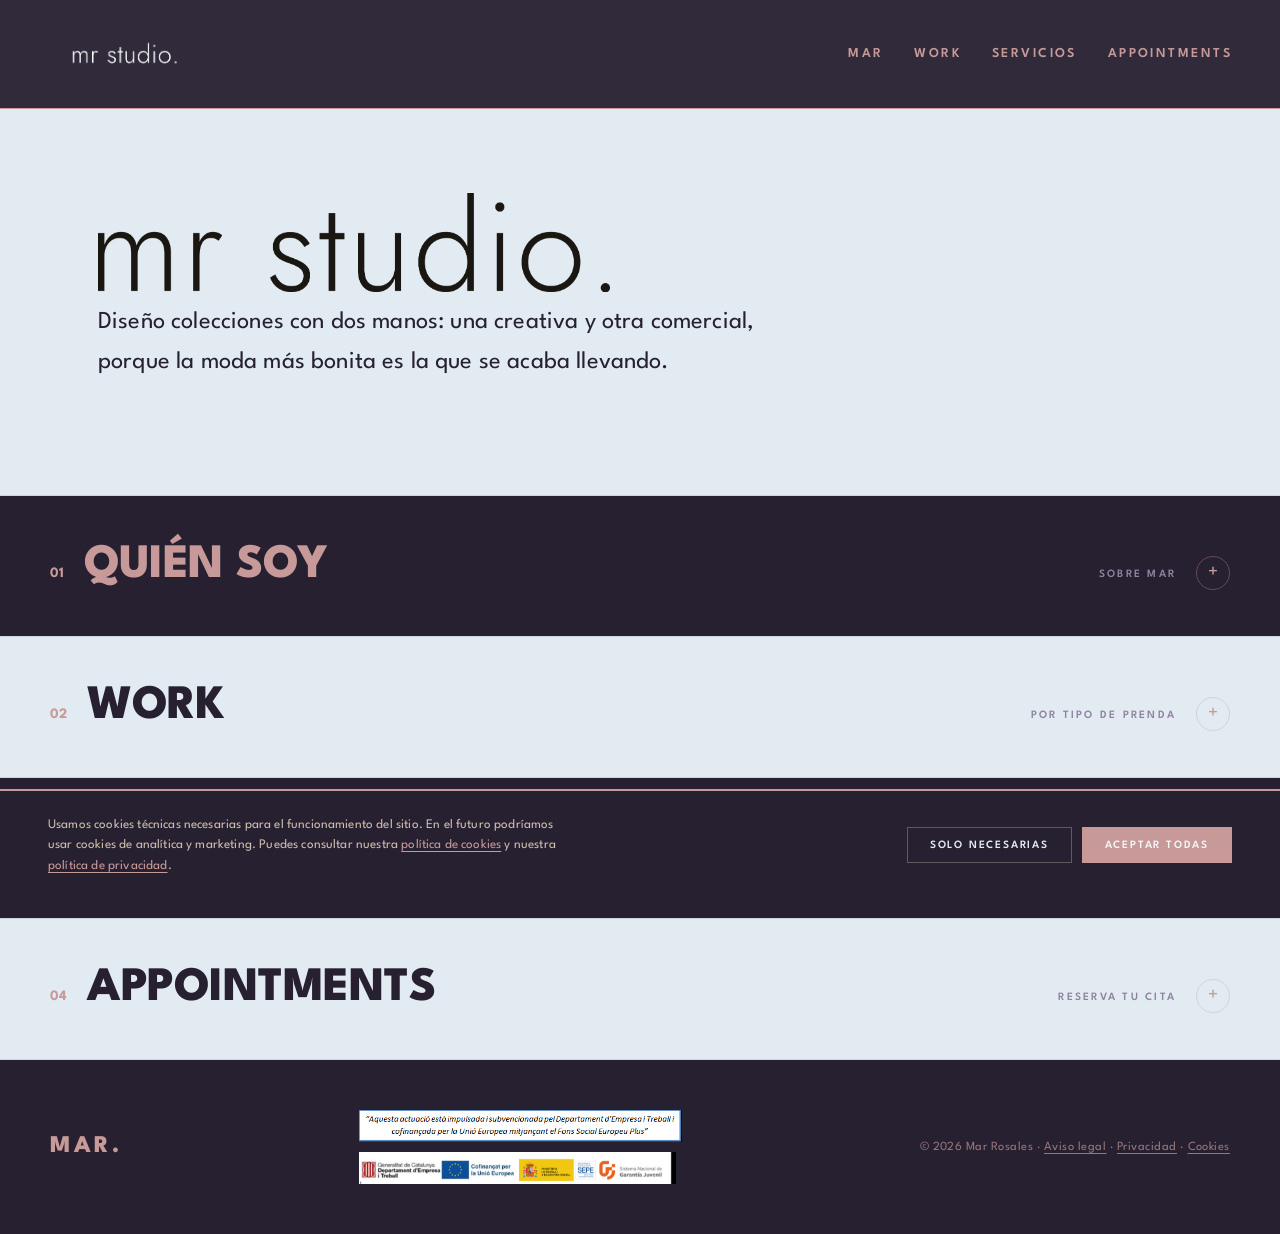
==== commit f9c26bb8: "Fix footer layout: stack logos vertically, responsive mobile styles" ====
--- a/index.html
+++ b/index.html
@@ -162,8 +162,8 @@
 .foot{max-width:var(--maxw);margin:0 auto;display:flex;justify-content:space-between;align-items:center;flex-wrap:wrap;gap:18px}
 .foot .brand{font-size:1.5rem}
 .foot small{color:var(--clay);font-size:.78rem;letter-spacing:.04em;opacity:.7}
-.foot-logos{display:flex;gap:20px;align-items:center}
-.foot-img{height:48px;width:auto;display:block}
+.foot-logos{display:flex;flex-direction:column;gap:10px;align-items:flex-start}
+.foot-img{height:32px;width:auto;display:block}
 .reveal{opacity:0;transform:translateY(22px);transition:opacity .8s ease,transform .8s ease}
 .reveal.in{opacity:1;transform:none}
 @media(max-width:860px){
@@ -171,6 +171,9 @@
   nav ul.open{display:flex;flex-direction:column;position:absolute;top:100%;right:0;left:0;background:var(--ivory);padding:20px clamp(20px,5vw,48px);gap:18px;border-bottom:1px solid var(--line)}
   .about,.appoint{grid-template-columns:1fr}.services{grid-template-columns:1fr}.slide{flex:0 0 72vw}
   .acc-head .label{display:none}
+  footer{padding:36px clamp(20px,5vw,48px)}
+  .foot{flex-direction:column;align-items:flex-start;gap:24px}
+.foot small{text-align:left;line-height:1.7}
 }
 @media(prefers-reduced-motion:reduce){*{scroll-behavior:auto!important}.reveal{opacity:1;transform:none;transition:none}.acc-panel{transition:none}.ph,.ph-box,.track{transition:none!important}}
 :focus-visible{outline:2px solid var(--clay);outline-offset:3px}
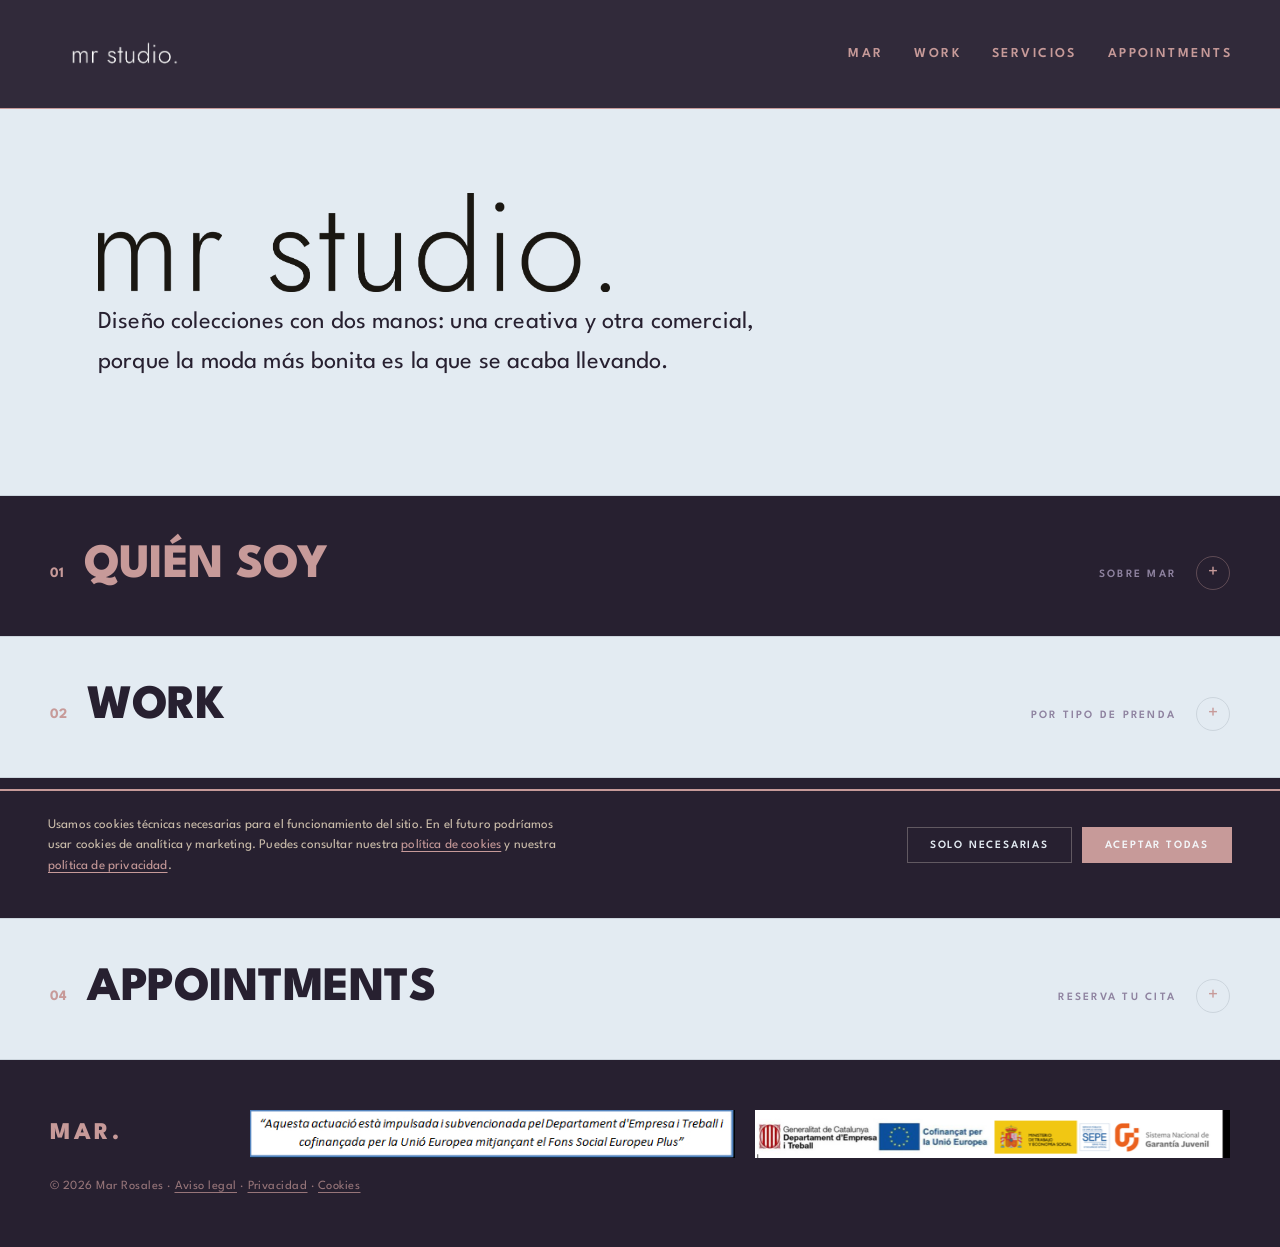
==== commit 52d72ca1: "Footer: logos en fila en escritorio, apilados en móvil" ====
--- a/index.html
+++ b/index.html
@@ -164,6 +164,7 @@
 .foot small{color:var(--clay);font-size:.78rem;letter-spacing:.04em;opacity:.7}
 .foot-logos{display:flex;flex-direction:column;gap:10px;align-items:flex-start}
 .foot-img{height:32px;width:auto;display:block}
+@media(min-width:861px){.foot-logos{flex-direction:row;align-items:center;gap:20px}.foot-img{height:48px}}
 .reveal{opacity:0;transform:translateY(22px);transition:opacity .8s ease,transform .8s ease}
 .reveal.in{opacity:1;transform:none}
 @media(max-width:860px){
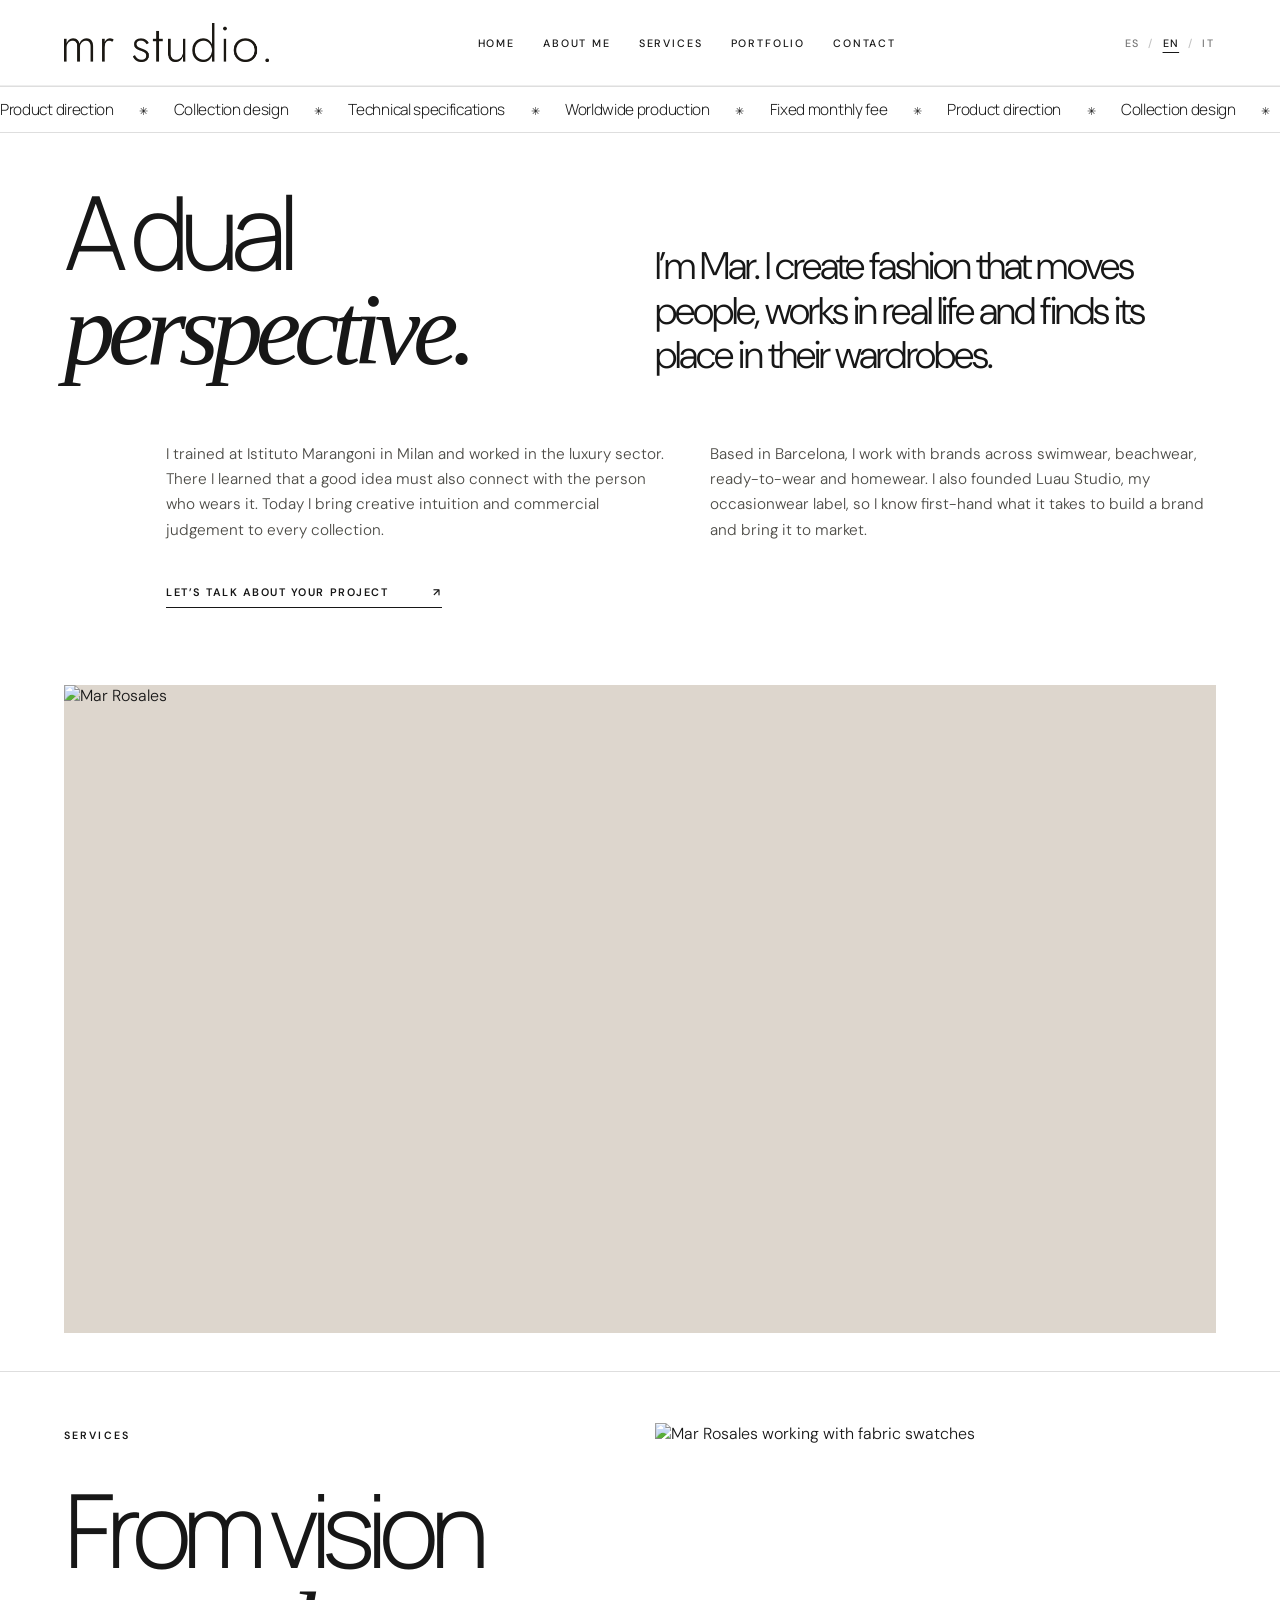
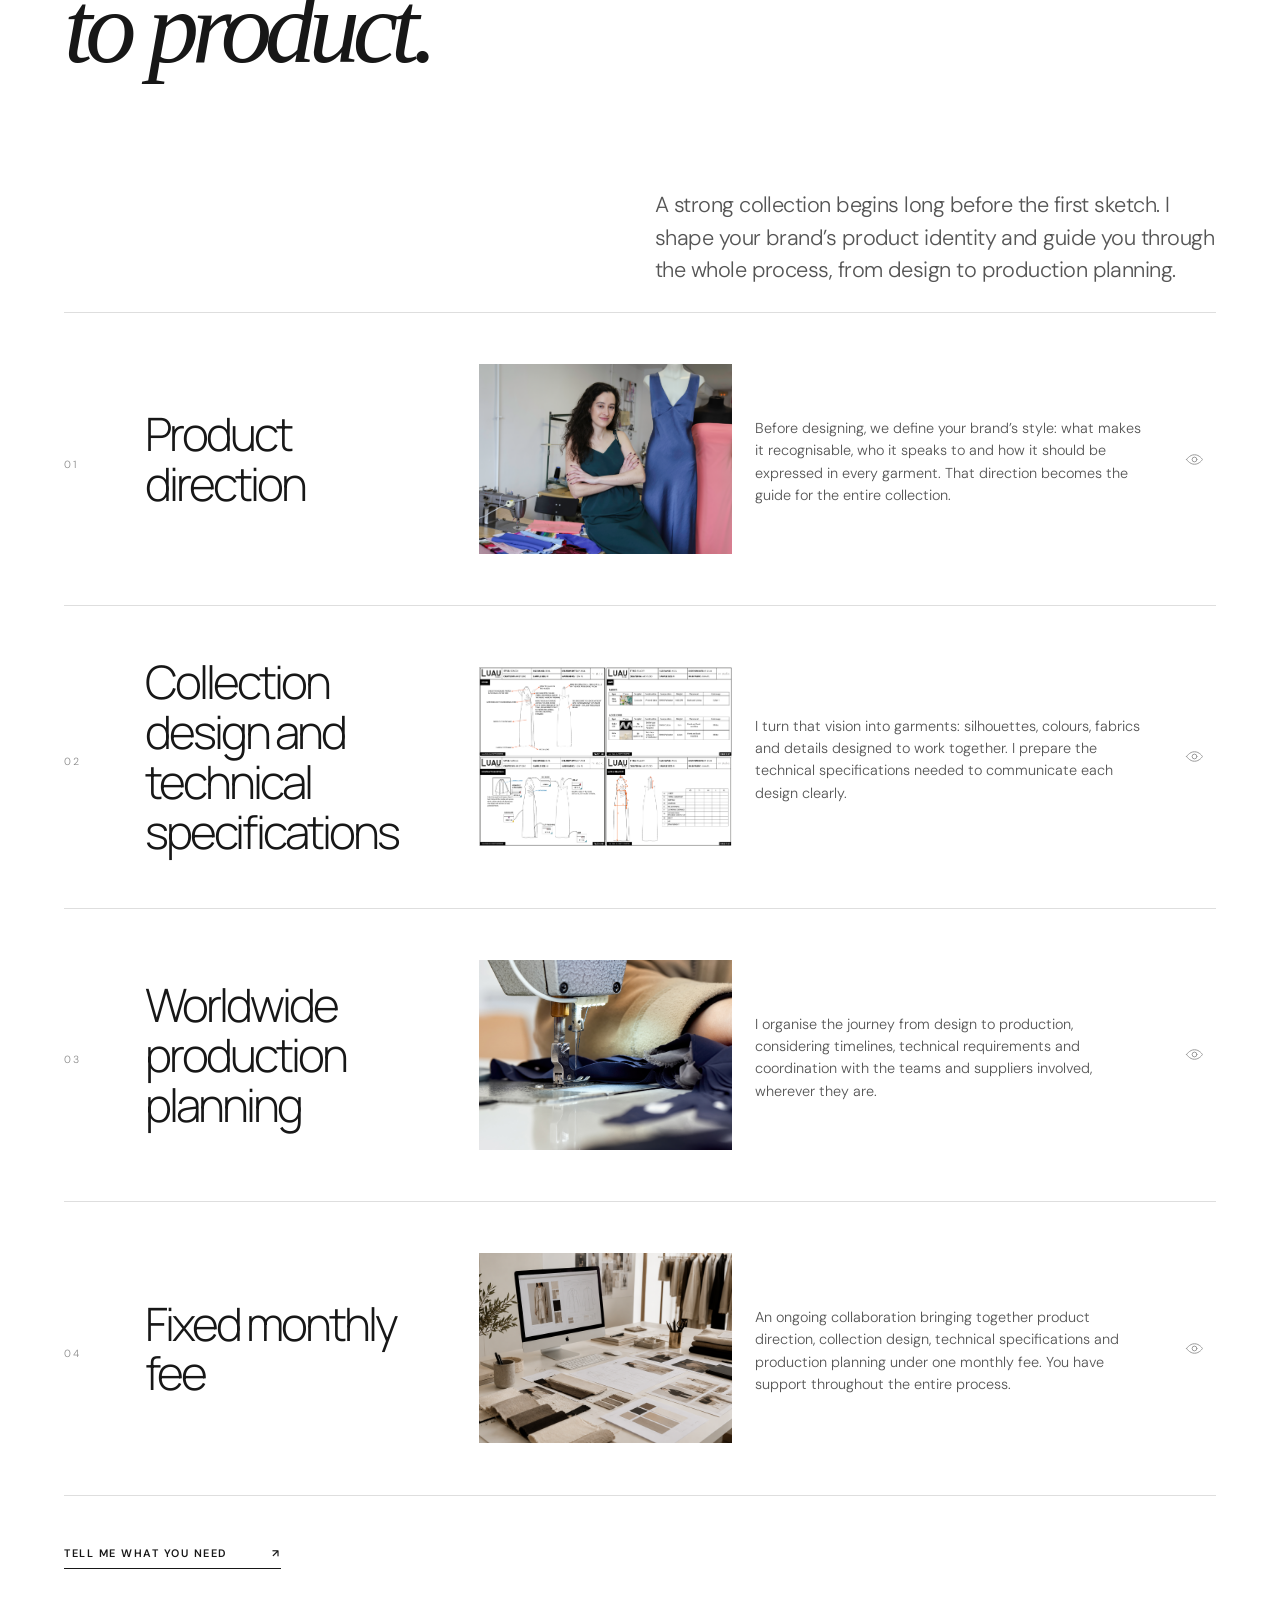
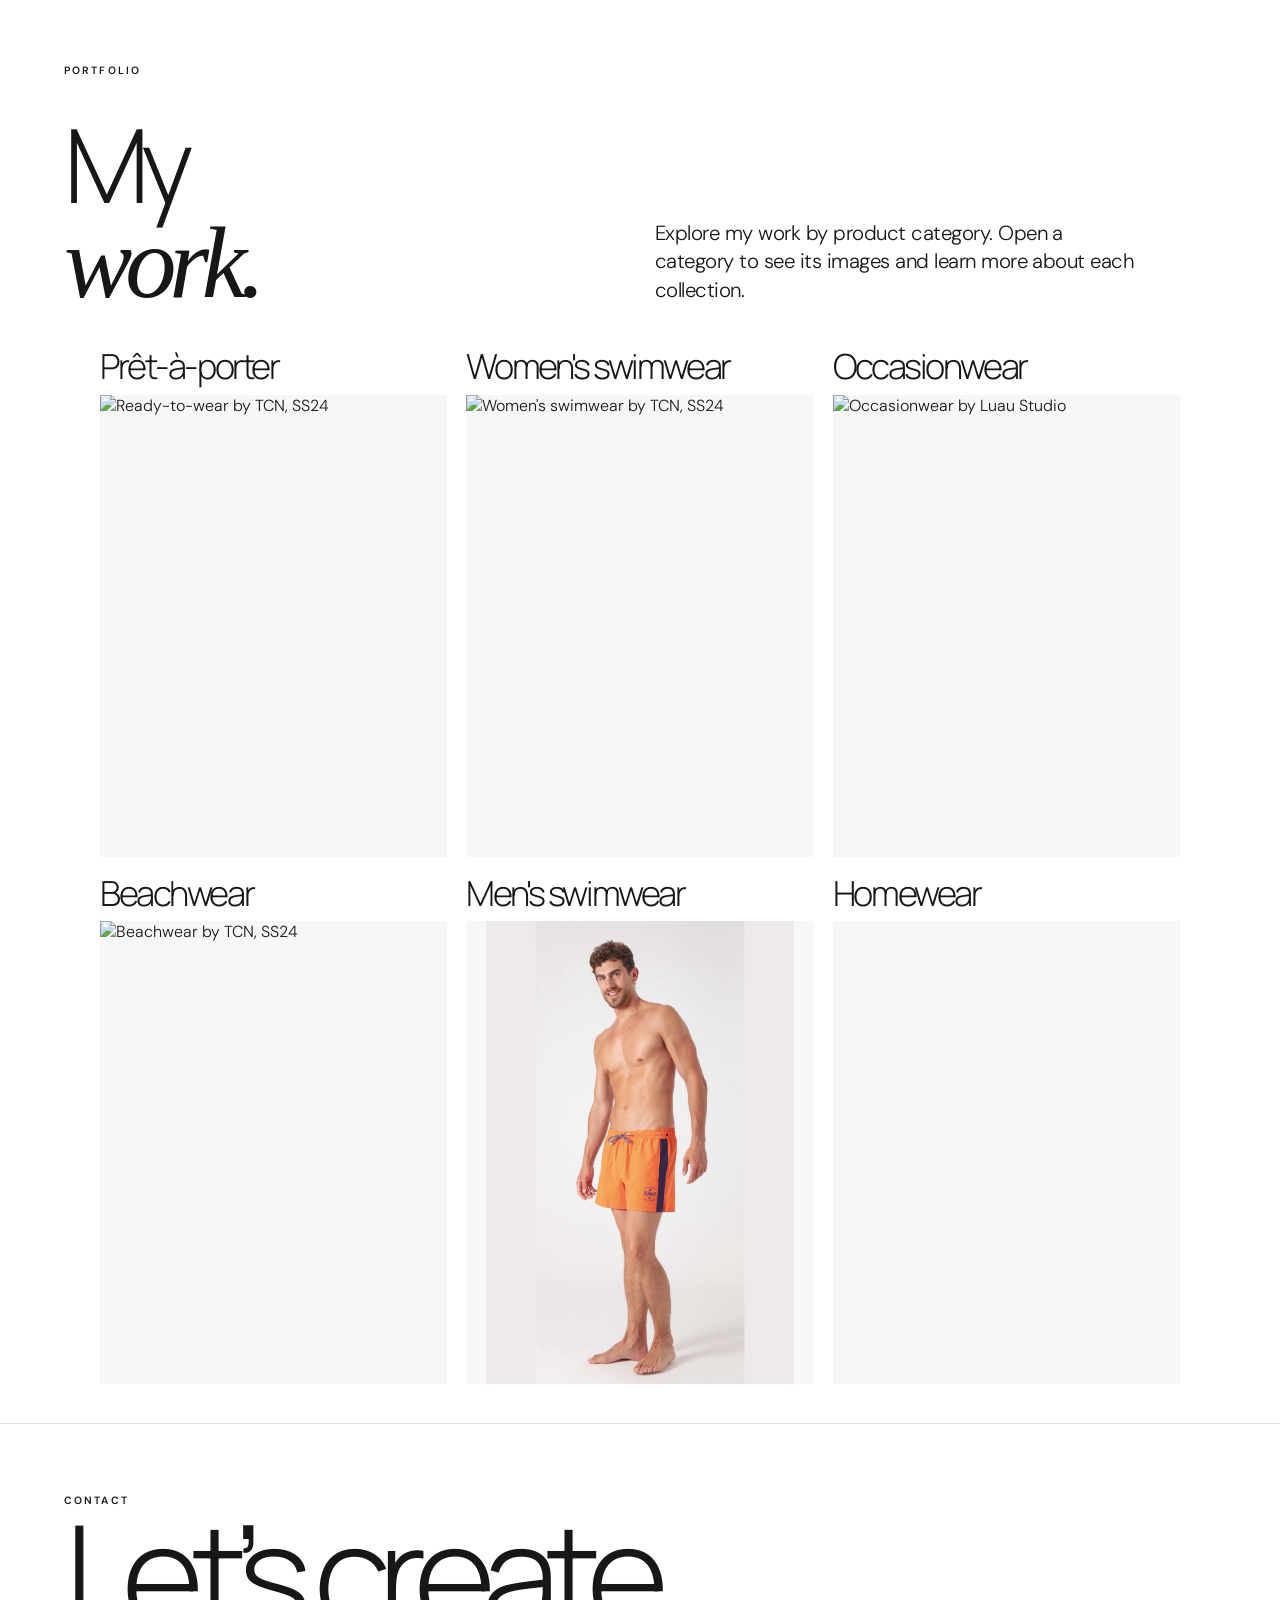
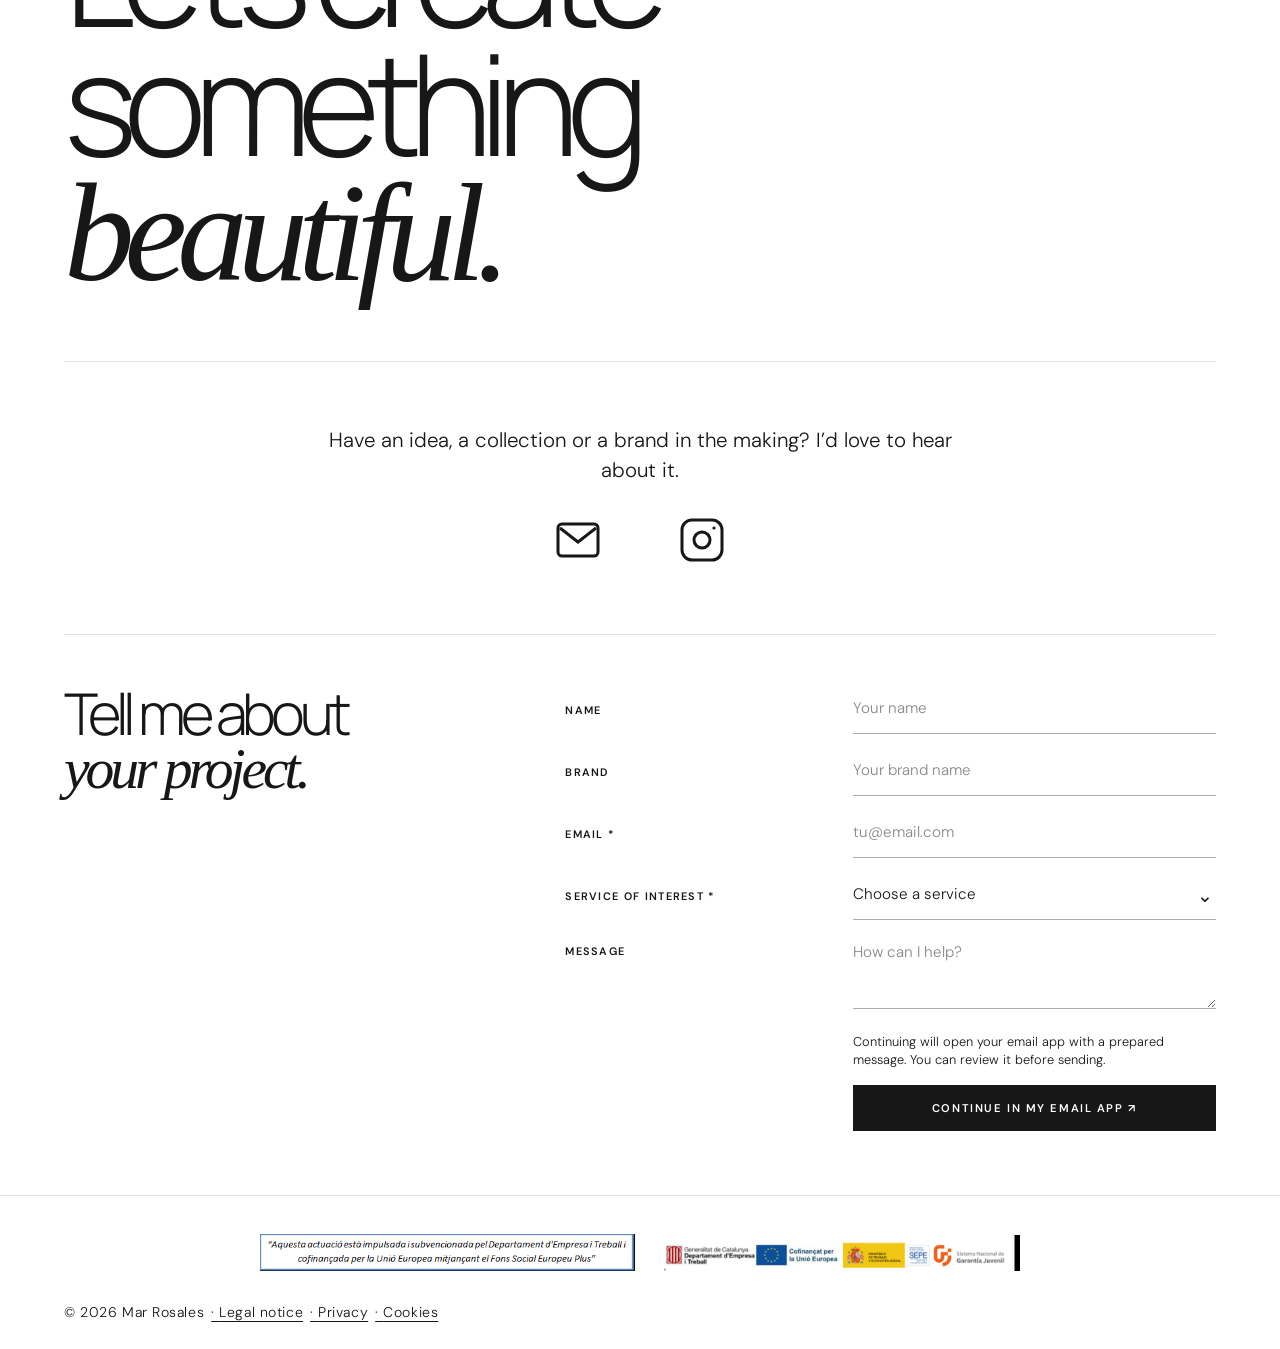
==== commit 51243939: "Publicar rediseño multilingüe de MR Studio" ====
--- a/index.html
+++ b/index.html
@@ -1,548 +1,274 @@
-<!DOCTYPE html>
+<!doctype html>
 <html lang="es">
 <head>
-<meta charset="UTF-8">
-<meta name="viewport" content="width=device-width, initial-scale=1.0">
-<title>Mar Rosales — Diseñadora de Moda Freelance en Barcelona | MR Studio</title>
-<meta name="description" content="Mar Rosales, diseñadora de moda freelance en Barcelona. Especializada en swimwear, beachwear, prêt-à-porter y homewear. Diseño de colecciones y consultoría de moda para marcas.">
-<link rel="canonical" href="https://mar-rosales.com/">
-
-<!-- Open Graph -->
-<meta property="og:type" content="website">
-<meta property="og:url" content="https://mar-rosales.com/">
-<meta property="og:title" content="Mar Rosales — Diseñadora de Moda Freelance en Barcelona">
-<meta property="og:description" content="Diseño colecciones con dos manos: una creativa y otra comercial. Especializada en swimwear, beachwear, prêt-à-porter y homewear. Barcelona.">
-<meta property="og:image" content="https://mar-rosales.com/fotos porfolio/presentacio/1.jpg">
-<meta property="og:locale" content="es_ES">
-<meta property="og:site_name" content="MR Studio — Mar Rosales">
-
-<!-- Twitter Card -->
-<meta name="twitter:card" content="summary_large_image">
-<meta name="twitter:title" content="Mar Rosales — Diseñadora de Moda Freelance en Barcelona">
-<meta name="twitter:description" content="Diseño colecciones con dos manos: una creativa y otra comercial. Especializada en swimwear, beachwear, prêt-à-porter y homewear.">
-<meta name="twitter:image" content="https://mar-rosales.com/fotos porfolio/presentacio/1.jpg">
-
-<!-- Schema.org -->
-<script type="application/ld+json">
-{
-  "@context": "https://schema.org",
-  "@type": "Person",
-  "name": "Mar Rosales",
-  "jobTitle": "Diseñadora de moda freelance",
-  "url": "https://mar-rosales.com",
-  "email": "mar@mar-rosales.com",
-  "address": {
-    "@type": "PostalAddress",
-    "addressLocality": "Barcelona",
-    "addressCountry": "ES"
-  },
-  "sameAs": [
-    "https://www.instagram.com/mar_fashiondesign"
-  ],
-  "knowsAbout": ["Diseño de moda", "Swimwear", "Beachwear", "Prêt-à-Porter", "Homewear", "Consultoría de moda"]
-}
-</script>
-
-<link rel="preconnect" href="https://fonts.googleapis.com">
-<link rel="preconnect" href="https://fonts.gstatic.com" crossorigin>
-<link href="https://fonts.googleapis.com/css2?family=League+Spartan:wght@300;400;500;600;700;800;900&display=swap" rel="stylesheet">
-<style>
-:root{--sand:#e3ebf2;--ivory:#f3f6f9;--umber:#272030;--clay:#c79a99;--olive:#504665;--muted:#8f83a0;--line:#ccd5dd;--maxw:1180px}
-*{box-sizing:border-box;margin:0;padding:0}
-html{scroll-behavior:smooth}
-body{background:var(--sand);color:var(--umber);font-family:"League Spartan",system-ui,sans-serif;font-weight:400;line-height:1.65;letter-spacing:.01em;-webkit-font-smoothing:antialiased;overflow-x:hidden}
-.eyebrow{font-size:.72rem;letter-spacing:.28em;text-transform:uppercase;color:var(--clay);font-weight:600}
-a{color:inherit;text-decoration:none}
-header{position:fixed;top:0;left:0;right:0;z-index:100;display:flex;align-items:center;justify-content:space-between;padding:18px clamp(20px,5vw,48px);background:rgba(39,32,48,.95);backdrop-filter:blur(10px);border-bottom:1px solid var(--clay);color:var(--clay)}
-.brand{font-weight:800;font-size:1.3rem;letter-spacing:.12em;text-transform:uppercase}
-.brand span{color:var(--clay)}
-.brand-logo{height:72px;width:auto;display:block}
-nav ul{display:flex;gap:clamp(14px,2.4vw,34px);list-style:none;align-items:center}
-nav a{font-size:.85rem;letter-spacing:.18em;text-transform:uppercase;font-weight:600;position:relative;padding:4px 0;cursor:pointer}
-nav a::after{content:"";position:absolute;left:0;bottom:-2px;height:1px;width:0;background:var(--clay);transition:width .3s ease}
-nav a:hover::after,nav a:focus-visible::after{width:100%}
-.menu-btn{display:none;background:none;border:none;cursor:pointer;font-size:.74rem;letter-spacing:.18em;text-transform:uppercase;color:var(--clay);font-weight:600;font-family:inherit}
-/* HERO solo texto */
-.hero{min-height:55vh;display:flex;flex-direction:column;justify-content:center;
-  padding:150px clamp(20px,5vw,48px) 70px;max-width:var(--maxw);margin:0 auto}
-.hero .issue{display:flex;gap:14px;align-items:center;margin-bottom:22px;font-size:.7rem;letter-spacing:.24em;text-transform:uppercase;color:var(--muted);font-weight:600}
-.hero h1{font-weight:900;font-size:clamp(5rem,22vw,16rem);line-height:.8;letter-spacing:-.02em;text-transform:uppercase;margin:0 0 26px}
-.hero h1 em{display:block;font-style:normal;font-weight:500;color:var(--clay);font-size:.12em;letter-spacing:.34em;margin-top:.8em;text-transform:uppercase}
-/* 👉 Texto del hero — lo cambiaremos por el tuyo */
-.hero .lead{max-width:52ch;font-size:clamp(1.2rem,1.9vw,1.6rem);font-weight:400;color:var(--umber)}
-.hero-logo{height:auto;width:clamp(280px,40vw,620px);display:block;margin-bottom:10px}
-/* ACORDEÓN */
-.acc{border-top:1px solid var(--line)}
-.acc:last-of-type{border-bottom:1px solid var(--line)}
-.acc-head{width:100%;display:flex;align-items:center;gap:20px;background:transparent;border:none;cursor:pointer;
-  font-family:inherit;color:var(--umber);text-align:left;padding:clamp(26px,4vw,46px) clamp(20px,5vw,48px)}
-.acc-head .inner{max-width:var(--maxw);margin:0 auto;width:100%;display:flex;align-items:baseline;gap:20px}
-.acc-head .num{font-weight:700;font-size:.9rem;color:var(--clay)}
-.acc-head h2{font-weight:800;font-size:clamp(1.7rem,4.6vw,3rem);line-height:1;letter-spacing:-.01em;text-transform:uppercase}
-.acc-head .label{margin-left:auto;font-size:.7rem;letter-spacing:.2em;text-transform:uppercase;color:var(--muted);font-weight:600;white-space:nowrap}
-.acc-head .ico{flex:0 0 auto;width:34px;height:34px;border:1px solid var(--line);border-radius:50%;display:flex;align-items:center;justify-content:center;font-size:1.2rem;color:var(--clay);transition:transform .4s ease,background .3s ease}
-.acc.open .acc-head .ico{transform:rotate(45deg);background:var(--clay);color:var(--ivory);border-color:var(--clay)}
-.acc-head:hover h2{color:var(--clay)}
-.acc-panel{display:grid;grid-template-rows:0fr;transition:grid-template-rows .55s cubic-bezier(.4,0,.2,1)}
-.acc.open .acc-panel{grid-template-rows:1fr}
-.acc-panel>.acc-min{overflow:hidden;min-height:0}
-.acc-inner{max-width:var(--maxw);margin:0 auto;padding:0 clamp(20px,5vw,48px) clamp(50px,7vw,90px)}
-/* fondos por sección */
-.acc.dark{background:var(--umber);color:var(--clay)}
-.acc.dark .acc-head{color:var(--clay)}
-.acc.dark .acc-head h2{color:var(--clay)}
-.acc.dark .acc-head:hover h2{color:var(--ivory)}
-.acc.dark .acc-head .ico{border-color:rgba(199,154,153,.35)}
-.acc.dark .eyebrow{color:var(--clay)}
-.acc.dark .acc-head .num{color:var(--clay)}
-.acc.dark p{color:var(--clay)}
-.acc.dark .srv-btn{color:var(--clay)}
-.acc.dark .srv-btn h3{color:var(--clay)}
-.acc.tint{background:var(--ivory)}
-/* MAR */
-.about{display:grid;grid-template-columns:1fr 1.2fr;gap:clamp(30px,6vw,80px);align-items:start}
-.about-img{aspect-ratio:4/5;border:1px solid var(--line);position:relative}
-.ph{width:100%;height:100%;object-fit:cover;display:block;background:var(--ivory)}
-.ph-box{width:100%;height:100%;display:flex;align-items:center;justify-content:center;background:linear-gradient(135deg,var(--ivory),#b8c8d8);color:var(--muted);text-align:center;padding:20px;font-size:.68rem;letter-spacing:.18em;text-transform:uppercase;font-weight:600}
-.about-text p{margin-bottom:1.2em;font-size:1.05rem}
-.about-text p:first-of-type{font-weight:400;font-size:1.05rem}
-/* WORK slider */
-.filters{display:flex;flex-wrap:wrap;gap:8px;margin-bottom:40px}
-.filter{font-family:inherit;font-weight:600;font-size:.68rem;letter-spacing:.18em;text-transform:uppercase;padding:10px 18px;border:1px solid var(--line);background:transparent;color:var(--muted);cursor:pointer;transition:.2s ease}
-.filter:hover{color:var(--umber);border-color:var(--umber)}
-.filter.active{background:transparent;color:var(--umber);border-color:var(--umber);border-bottom:2px solid var(--clay)}
-/* slider autoplay */
-.slider{position:relative}
-.slider-viewport{overflow:hidden}
-.track{display:none}
-.track.active{display:flex;gap:clamp(10px,1.4vw,18px);transition:transform .3s cubic-bezier(.4,0,.2,1);will-change:transform}
-.slide{flex:0 0 clamp(200px,28vw,340px);position:relative;aspect-ratio:2/3;overflow:hidden;cursor:pointer}
-.slide img.ph{width:100%;height:100%;object-fit:cover;display:block;transition:transform .7s cubic-bezier(.25,.46,.45,.94)}
-.slider-viewport:hover .slide img.ph{transform:none}
-.slide:hover img.ph{transform:scale(1.06)}
-.slide .ph-box{width:100%;height:100%;display:flex;align-items:center;justify-content:center;background:linear-gradient(135deg,var(--ivory),#b8c8d8);color:var(--muted);text-align:center;padding:20px;font-size:.68rem;letter-spacing:.18em;text-transform:uppercase;font-weight:600}
-.slide-cap{position:absolute;left:0;right:0;bottom:0;z-index:3;padding:20px 16px 16px;color:var(--ivory);background:linear-gradient(transparent,rgba(39,32,48,.75));opacity:0;transform:translateY(6px);transition:opacity .35s ease,transform .35s ease}
-.slide:hover .slide-cap,.slide:focus-within .slide-cap{opacity:1;transform:none}
-.slide-cap h3{font-weight:600;font-size:.85rem;text-transform:uppercase;letter-spacing:.08em}
-.slide-cap span{font-size:.62rem;letter-spacing:.14em;text-transform:uppercase;opacity:.8;font-weight:500}
-.slider-footer{display:flex;align-items:center;justify-content:space-between;margin-top:24px}
-.slider-dots{display:flex;gap:6px;align-items:center}
-.dot{width:24px;height:2px;background:var(--line);cursor:pointer;transition:background .25s,width .25s}
-.dot.active{background:var(--clay);width:40px}
-.slider-nav{display:flex;gap:8px}
-.arrow{font-family:inherit;width:44px;height:44px;border:1px solid var(--line);background:transparent;color:var(--umber);cursor:pointer;font-size:1rem;transition:background .2s,border-color .2s,color .2s;display:flex;align-items:center;justify-content:center}
-.arrow:hover{background:var(--umber);color:var(--ivory);border-color:var(--umber)}
-/* SERVICIOS sub-acordeón */
-.srv-list{border-top:1px solid var(--line);margin-top:clamp(24px,3.5vw,44px)}
-.srv-item{border-bottom:1px solid var(--line)}
-.srv-btn{width:100%;display:flex;align-items:center;gap:clamp(14px,2vw,28px);background:transparent;border:none;cursor:pointer;font-family:inherit;color:var(--umber);text-align:left;padding:clamp(18px,2.4vw,30px) 0}
-.srv-btn .s-num{font-size:.65rem;letter-spacing:.24em;color:var(--clay);font-weight:600;text-transform:uppercase;flex:0 0 2ch;padding-top:.2em}
-.srv-btn h3{font-weight:300;font-size:clamp(1.5rem,3.2vw,2.2rem);letter-spacing:-.01em;text-transform:uppercase;flex:1;line-height:1}
-.srv-btn .srv-ico{flex:0 0 auto;width:30px;height:30px;border:1px solid var(--line);border-radius:50%;display:flex;align-items:center;justify-content:center;font-size:1rem;color:var(--muted);font-weight:300;transition:transform .4s ease,background .3s,border-color .3s}
-.srv-item.open .srv-btn .srv-ico{transform:rotate(45deg);background:var(--clay);color:var(--ivory);border-color:var(--clay)}
-.srv-btn:hover h3{color:var(--clay)}
-.srv-body{display:grid;grid-template-rows:0fr;transition:grid-template-rows .5s cubic-bezier(.4,0,.2,1)}
-.srv-item.open .srv-body{grid-template-rows:1fr}
-.srv-body>.srv-min{overflow:hidden;min-height:0}
-.srv-body p{padding:0 0 clamp(22px,3vw,38px) calc(2ch + clamp(14px,2vw,28px));font-size:clamp(.98rem,1.3vw,1.1rem);max-width:58ch;color:var(--muted);line-height:1.75}
-/* APPOINTMENTS */
-.appoint{display:grid;grid-template-columns:1fr 1fr;gap:clamp(34px,6vw,80px);align-items:center}
-.appoint h2.big{font-weight:800;font-size:clamp(2rem,5vw,3.4rem);line-height:.98;margin-bottom:22px;text-transform:uppercase;letter-spacing:-.01em}
-.appoint h2.big em{font-style:normal;color:var(--clay)}
-.appoint p{font-size:1.05rem;max-width:42ch;margin-bottom:30px}
-.btn{display:inline-flex;align-items:center;gap:12px;background:var(--clay);color:var(--ivory);padding:16px 30px;font-size:.78rem;letter-spacing:.16em;text-transform:uppercase;font-weight:600;transition:background .3s ease,transform .3s ease;font-family:inherit}
-.btn:hover,.btn:focus-visible{background:#3b0a0a;transform:translateY(-2px)}
-.contact-list{list-style:none;margin-top:36px}
-.contact-list li{padding:14px 0;border-top:1px solid var(--line);display:flex;justify-content:space-between;gap:20px}
-.contact-list .k{font-size:.7rem;letter-spacing:.18em;text-transform:uppercase;color:var(--muted);font-weight:600}
-.contact-list .v{font-weight:500}
-.appoint-card{background:var(--ivory);border:1px solid var(--line);padding:clamp(30px,4vw,48px);position:relative}
-.appoint-card::before{content:"";position:absolute;inset:9px;border:1px solid var(--clay);opacity:.4;pointer-events:none}
-footer{background:var(--umber);color:var(--clay);padding:50px clamp(20px,5vw,48px)}
-.foot{max-width:var(--maxw);margin:0 auto;display:flex;justify-content:space-between;align-items:center;flex-wrap:wrap;gap:18px}
-.foot .brand{font-size:1.5rem}
-.foot small{color:var(--clay);font-size:.78rem;letter-spacing:.04em;opacity:.7}
-.foot-logos{display:flex;flex-direction:column;gap:10px;align-items:flex-start}
-.foot-img{height:32px;width:auto;display:block}
-@media(min-width:861px){.foot-logos{flex-direction:row;align-items:center;gap:20px}.foot-img{height:48px}}
-.reveal{opacity:0;transform:translateY(22px);transition:opacity .8s ease,transform .8s ease}
-.reveal.in{opacity:1;transform:none}
-@media(max-width:860px){
-  nav ul{display:none}.menu-btn{display:block}
-  nav ul.open{display:flex;flex-direction:column;position:absolute;top:100%;right:0;left:0;background:var(--ivory);padding:20px clamp(20px,5vw,48px);gap:18px;border-bottom:1px solid var(--line)}
-  .about,.appoint{grid-template-columns:1fr}.services{grid-template-columns:1fr}.slide{flex:0 0 72vw}
-  .acc-head .label{display:none}
-  footer{padding:36px clamp(20px,5vw,48px)}
-  .foot{flex-direction:column;align-items:flex-start;gap:24px}
-.foot small{text-align:left;line-height:1.7}
-}
-@media(prefers-reduced-motion:reduce){*{scroll-behavior:auto!important}.reveal{opacity:1;transform:none;transition:none}.acc-panel{transition:none}.ph,.ph-box,.track{transition:none!important}}
-:focus-visible{outline:2px solid var(--clay);outline-offset:3px}
-/* COOKIE BANNER */
-#cookie-banner{position:fixed;bottom:0;left:0;right:0;z-index:999;background:var(--umber);color:var(--sand);padding:clamp(16px,2.4vw,24px) clamp(20px,5vw,48px);display:flex;align-items:center;justify-content:space-between;gap:clamp(16px,3vw,40px);flex-wrap:wrap;border-top:2px solid var(--clay);transform:translateY(0);transition:transform .4s cubic-bezier(.4,0,.2,1),opacity .4s ease;opacity:1}
-#cookie-banner.hidden{transform:translateY(110%);opacity:0;pointer-events:none}
-#cookie-banner p{font-size:.82rem;line-height:1.55;max-width:64ch;color:#cdbfac}
-#cookie-banner p a{color:var(--clay);text-decoration:underline;text-underline-offset:3px}
-#cookie-banner p a:hover{color:var(--sand)}
-.cookie-actions{display:flex;gap:10px;flex-shrink:0;flex-wrap:wrap}
-.cb-btn{font-family:inherit;font-size:.7rem;letter-spacing:.16em;text-transform:uppercase;font-weight:600;padding:12px 22px;cursor:pointer;border:1px solid;transition:background .2s,color .2s,border-color .2s;white-space:nowrap}
-.cb-accept{background:var(--clay);color:var(--ivory);border-color:var(--clay)}
-.cb-accept:hover{background:var(--sand);color:var(--umber);border-color:var(--sand)}
-.cb-reject{background:transparent;color:var(--sand);border-color:rgba(232,222,207,.3)}
-.cb-reject:hover{border-color:var(--sand)}
-</style>
+  <meta charset="utf-8">
+  <meta name="viewport" content="width=device-width, initial-scale=1">
+  <meta name="theme-color" content="#ffffff">
+  <title>Mar Rosales — Diseño de moda y desarrollo de colecciones</title>
+  <meta name="description" content="Mar Rosales, diseñadora de moda freelance en Barcelona. Diseño de colecciones, desarrollo de producto y consultoría para marcas de moda.">
+  <link rel="canonical" href="https://www.mar-rosales.com/">
+  <meta property="og:type" content="website">
+  <meta property="og:title" content="Mar Rosales — Diseño de moda y desarrollo de colecciones">
+  <meta property="og:description" content="Una mirada creativa y comercial para colecciones que se llevan y se venden.">
+  <meta property="og:image" content="https://www.mar-rosales.com/fotos%20porfolio/presentacio/1.jpg">
+  <link rel="preconnect" href="https://fonts.googleapis.com">
+  <link rel="preconnect" href="https://fonts.gstatic.com" crossorigin>
+  <link href="https://fonts.googleapis.com/css2?family=DM+Sans:wght@300;400;500;600&family=Manrope:wght@300;400;500;600&display=swap" rel="stylesheet">
+  <link rel="stylesheet" href="language.css"><script src="language.js" defer></script>
+  <style>
+    :root{--paper:#fff;--ink:#171717;--soft:#686868;--line:#dedede;--accent:#171717;--pad:clamp(20px,5vw,84px)}
+    *,*::before,*::after{box-sizing:border-box}
+    html{scroll-behavior:smooth}
+    body{margin:0;background:var(--paper);color:var(--ink);font-family:'DM Sans',Arial,sans-serif;font-weight:300;-webkit-font-smoothing:antialiased}
+    a{color:inherit;text-decoration:none}
+    button{font:inherit}
+    img{display:block;max-width:100%}
+    ::selection{background:var(--accent);color:white}
+    :focus-visible{outline:2px solid var(--accent);outline-offset:5px}
+    .skip{position:absolute;top:-100px;left:20px;z-index:200;background:var(--ink);color:white;padding:12px}.skip:focus{top:12px}
+    .site-header{height:86px;position:fixed;inset:0 0 auto;z-index:100;display:flex;align-items:center;justify-content:space-between;padding:0 var(--pad);background:rgba(255,255,255,.97);border-bottom:1px solid #eee;backdrop-filter:blur(16px)}
+    .header-logo{display:block;width:clamp(150px,16vw,230px);height:auto}
+    .desktop-nav{display:flex;align-items:center;gap:clamp(18px,2.2vw,38px)}
+    .desktop-nav a{font-size:.67rem;text-transform:uppercase;letter-spacing:.17em;font-weight:500;transition:opacity .2s}
+    .desktop-nav a:hover{opacity:.55}
+    .menu-toggle{display:none;background:none;border:0;color:var(--ink);font-size:.7rem;text-transform:uppercase;letter-spacing:.16em;cursor:pointer}
+    .wordmark{font-family:Manrope,Arial,sans-serif;font-size:1.15rem;font-weight:600;letter-spacing:-.075em;white-space:nowrap}
+    .wordmark span{font-weight:300}
+    main{overflow:hidden}
+    section[id]{scroll-margin-top:85px}
+    .eyebrow{font-size:.66rem;font-weight:600;letter-spacing:.2em;text-transform:uppercase}
+    .intro{padding:86px var(--pad) 0;min-height:100svh;display:grid;grid-template-columns:1fr 1fr;gap:clamp(28px,4vw,70px);background:#fff}
+    .intro-copy{min-height:calc(100svh - 86px);display:flex;flex-direction:column;justify-content:space-between;padding:clamp(45px,6vw,100px) 0 34px}
+    .intro h1{font-family:Manrope,Arial,sans-serif;font-weight:300;font-size:clamp(3.2rem,6vw,7rem);line-height:1.02;letter-spacing:-.075em;margin:55px 0 28px;max-width:11ch}
+    .intro-statement{max-width:24ch;font-size:clamp(1.25rem,2.2vw,2rem);line-height:1.2;letter-spacing:-.04em;margin:0 0 46px}
+    .intro-bottom{display:flex;justify-content:space-between;gap:20px;align-items:end;border-top:1px solid var(--line);padding-top:17px}
+    .intro-bottom p,.intro-bottom a{margin:0;font-size:.65rem;text-transform:uppercase;letter-spacing:.16em}
+    .intro-bottom a{white-space:nowrap}
+    .intro-visual{min-height:calc(100svh - 86px);position:relative;background:#f4f4f4;overflow:hidden}
+    .intro-visual img{height:100%;width:100%;object-fit:cover;object-position:center 30%}
+    .visual-caption{position:absolute;left:20px;bottom:20px;color:white;font-size:.62rem;text-transform:uppercase;letter-spacing:.17em;text-shadow:0 1px 8px #333}
+    .marquee{border-block:1px solid var(--line);padding:19px var(--pad);display:flex;justify-content:space-between;gap:20px;white-space:nowrap;overflow:hidden;font-size:.66rem;letter-spacing:.18em;text-transform:uppercase}
+    .section-shell{padding:clamp(90px,12vw,185px) var(--pad)}
+    #sobre-mi{padding-top:clamp(32px,4vw,62px);padding-bottom:clamp(24px,3vw,42px)}
+    .section-top{display:grid;grid-template-columns:1fr 1fr;gap:30px;align-items:start;margin-bottom:clamp(48px,7vw,105px)}
+    #sobre-mi .section-top{margin-bottom:clamp(35px,5vw,70px)}
+    .section-top .eyebrow{padding-top:10px}
+    h1,h2{font-family:Manrope,Arial,sans-serif;font-weight:300;font-size:clamp(3.5rem,8vw,9rem);letter-spacing:-.09em;line-height:.92;margin:0}
+    h1 em,h2 em{font-family:Georgia,serif;font-weight:400;font-style:italic;letter-spacing:-.07em}
+    .about-grid{display:flex;flex-direction:column;gap:clamp(45px,6vw,90px)}
+    .about-photo{width:100%;aspect-ratio:16/9;overflow:hidden;background:#ddd6cd}
+    .about-photo img{width:100%;height:100%;object-fit:cover}
+    .about-copy{padding-top:0;max-width:1050px;margin-left:auto}
+    .about-lead{font-size:clamp(1.55rem,3vw,3.2rem);letter-spacing:-.05em;line-height:1.16;max-width:20ch;margin:0;align-self:end}
+    .about-columns{display:grid;grid-template-columns:1fr 1fr;gap:clamp(20px,3vw,52px)}
+    .about-columns p{font-size:clamp(.96rem,1.12vw,1.15rem);line-height:1.65;margin:0;color:#4b4a45}
+    .text-link{display:inline-flex;gap:45px;align-items:center;border-bottom:1px solid var(--ink);padding-bottom:8px;font-size:.68rem;font-weight:600;letter-spacing:.14em;text-transform:uppercase;margin-top:42px;transition:gap .2s}
+    .text-link:hover{gap:60px}
+    .services{background:#fff;color:var(--ink);border-top:1px solid var(--line);padding-top:clamp(36px,4vw,62px)}
+    #servicios{padding-bottom:clamp(24px,3vw,44px)}
+    .services .section-top{margin-bottom:25px}
+    .services .section-top p{max-width:38ch;line-height:1.5;font-size:clamp(1.15rem,1.7vw,1.65rem);letter-spacing:-.025em;margin:20px 0 0;color:#555}
+    .service-visual img{width:100%;height:clamp(240px,27vw,420px);object-fit:cover;object-position:center bottom}
+    .service-banner{overflow:hidden;border-top:1px solid var(--line);border-bottom:1px solid var(--line);margin:clamp(40px,5vw,70px) 0;background:#fff}
+    main>.service-banner{margin:86px 0 0}
+    .service-banner-track{display:flex;width:max-content;animation:service-scroll 28s linear infinite}
+    .service-banner:hover .service-banner-track{animation-play-state:paused}
+    .service-banner-set{display:flex;align-items:center;flex:none;gap:clamp(14px,2vw,30px);padding:12px clamp(14px,2vw,30px) 12px 0;white-space:nowrap}
+    .service-banner-set span{font-family:Manrope,Arial,sans-serif;font-size:clamp(.85rem,1.2vw,1.15rem);font-weight:300;letter-spacing:-.02em}
+    .service-banner-set span::after{content:'✳';font-size:.7em;margin-left:clamp(14px,2vw,30px)}
+    @keyframes service-scroll{to{transform:translateX(-50%)}}
+    .service-list{border-top:1px solid var(--line)}
+    .service{display:grid;grid-template-columns:5% minmax(0,27%) minmax(0,22%) minmax(0,1fr) 44px;align-items:center;gap:2%;padding:clamp(28px,4vw,58px) 0;border-bottom:1px solid var(--line)}
+    .service-number{font-size:.65rem;letter-spacing:.15em;color:#888;padding-top:10px}
+    .service h3{font-family:Manrope,Arial,sans-serif;font-size:clamp(1.6rem,3.6vw,4.1rem);font-weight:300;letter-spacing:-.065em;line-height:1.08;margin:0}
+    .service h3 a,.service p a{display:block;color:inherit;text-decoration:none}
+    .service-photo{display:block;aspect-ratio:4/3;overflow:hidden;background:#eee}
+    .service-photo img{width:100%;height:100%;object-fit:cover;transition:transform .45s ease}
+    .service-photo:hover img{transform:scale(1.04)}
+    .service-photo.tech-sheet{background:#fff}
+    .service-photo.tech-sheet img{object-fit:contain}
+    .service-photo.tech-sheet:hover img{transform:none}
+    .service p{max-width:43ch;line-height:1.55;font-size:clamp(.9rem,1.1vw,1.1rem);color:#555;margin:5px 0 0}
+    .service-arrow{display:inline-flex;align-items:center;justify-content:center;min-width:44px;min-height:44px;color:#777;opacity:.75;transition:transform .2s,opacity .2s}
+    .service-arrow svg{width:19px;height:19px;fill:none;stroke:currentColor;stroke-width:1.25;stroke-linecap:round;stroke-linejoin:round}
+    .service-arrow:hover{transform:scale(1.12);opacity:1}
+    .services .text-link{border-color:var(--ink);margin-top:50px}
+    .portfolio-intro{display:grid;grid-template-columns:1fr 1fr;gap:30px;align-items:end;margin-bottom:20px}
+    #portfolio{padding-top:clamp(36px,4vw,64px);padding-bottom:clamp(24px,3vw,45px)}
+    .portfolio-intro p{font-size:clamp(1.1rem,1.6vw,1.5rem);max-width:35ch;line-height:1.4;letter-spacing:-.025em;margin:0 0 6px}
+    .portfolio-categories{display:grid;grid-template-columns:repeat(3,minmax(0,1fr));column-gap:clamp(10px,1.5vw,22px);row-gap:0;max-width:1080px;margin-inline:auto}
+    .portfolio-category{display:block;min-width:0}
+    .portfolio-category-top{display:flex;justify-content:space-between;align-items:flex-end;gap:12px;min-height:clamp(52px,5vw,72px);padding-bottom:10px}
+    .portfolio-category-top h3{font-family:Manrope,Arial,sans-serif;font-size:clamp(1.55rem,2.7vw,3rem);font-weight:300;letter-spacing:-.07em;line-height:1.05;margin:0}
+    .portfolio-category-image{display:block;aspect-ratio:3/4;overflow:hidden;background:#f7f7f7}
+    .portfolio-category-image img{width:100%;height:100%;object-fit:contain;object-position:center;transition:opacity .3s ease}
+    .portfolio-category:hover img{opacity:.85}
+    @media(max-width:600px){.portfolio-categories{column-gap:8px;row-gap:4px}.portfolio-category-top{min-height:56px;gap:5px;padding-bottom:8px}.portfolio-category-top h3{min-width:0;font-size:clamp(.86rem,3.3vw,1.15rem)}.portfolio-category-image{aspect-ratio:3/4}}
+    .contact{background:#fff;border-top:1px solid var(--line)}
+    #contacto{padding-top:clamp(45px,5vw,75px);padding-bottom:clamp(45px,5vw,75px)}
+    .contact .eyebrow{margin-bottom:34px}
+    .contact h2{max-width:11ch;font-size:clamp(4.4rem,11vw,12rem)}
+    .contact h2 em{display:block}
+    .contact-bottom{display:flex;flex-direction:column;align-items:center;gap:24px;border-top:1px solid var(--line);margin-top:clamp(35px,5vw,65px);padding-block:clamp(45px,5vw,70px)}
+    .contact-bottom p{font-size:clamp(1.1rem,1.6vw,1.5rem);max-width:48ch;margin:0 auto;line-height:1.45;text-align:center}
+    .contact-actions{display:flex;align-items:center;justify-content:center;gap:clamp(35px,5vw,75px)}
+    .contact-actions a{display:inline-flex;align-items:center;justify-content:center;width:60px;height:60px;color:var(--ink);text-decoration:none}
+    .contact-actions a:hover{opacity:.55}
+    .contact-actions svg{width:48px;height:48px;flex:none;stroke:currentColor;stroke-width:1.5;fill:none}
+    .contact-form{display:grid;grid-template-columns:minmax(0,42fr) minmax(0,58fr);gap:30px;margin-top:0;padding-top:clamp(30px,4vw,55px);border-top:1px solid var(--line);align-items:start}
+    .contact-form-heading{font-family:Manrope,Arial,sans-serif;font-size:clamp(2.8rem,4.5vw,5.8rem);font-weight:300;letter-spacing:-.09em;line-height:.96;margin:0;min-width:0}
+    .contact-form-heading span,.contact-form-heading em{display:block}
+    .contact-form-heading em{font-family:Georgia,serif;font-weight:400;font-style:italic;letter-spacing:-.07em;white-space:nowrap}
+    .contact-form-fields{display:grid;grid-template-columns:1fr;gap:14px;min-width:0}
+    .form-field{display:grid;grid-template-columns:minmax(170px,42%) minmax(0,1fr);align-items:center;gap:14px;min-width:0}
+    .form-field label{font-size:.68rem;font-weight:600;letter-spacing:.12em;text-transform:uppercase;line-height:1.35;white-space:nowrap}
+    .form-field input,.form-field select,.form-field textarea{width:100%;min-height:48px;border:0;border-bottom:1px solid #aaa;background:#fff;color:var(--ink);border-radius:0;padding:9px 0 10px;font:300 clamp(.95rem,1.15vw,1.1rem) 'DM Sans',Arial,sans-serif;line-height:1.3}
+    .select-wrap{position:relative;min-width:0}
+    .select-wrap select{appearance:none;-webkit-appearance:none;padding-right:28px}
+    .select-wrap span{position:absolute;right:3px;top:50%;transform:translateY(-50%);pointer-events:none;font-size:1.2rem;line-height:1}
+    .form-field textarea{min-height:75px;resize:vertical}
+    .form-field:has(textarea){align-items:start}
+    .form-field:has(textarea) label{padding-top:10px}
+    .form-field input:focus,.form-field select:focus,.form-field textarea:focus{outline:0;border-bottom:2px solid var(--ink)}
+    .form-field input::placeholder,.form-field textarea::placeholder{color:#888}
+    .form-footer{display:grid;grid-template-columns:minmax(170px,42%) minmax(0,1fr);gap:16px 14px;margin-top:10px}
+    .form-footer p,.form-footer button{grid-column:2}
+    .form-footer p{font-size:.8rem;color:var(--muted);margin:0;max-width:55ch;line-height:1.4}
+    .form-footer button{border:1px solid var(--ink);background:var(--ink);color:#fff;padding:15px 22px;font:600 .7rem 'DM Sans',Arial,sans-serif;letter-spacing:.14em;text-transform:uppercase;cursor:pointer}
+    .form-footer button:hover{background:#fff;color:var(--ink)}
+    footer{background:#fff;color:var(--ink);border-top:1px solid var(--line);padding:clamp(26px,3vw,48px) var(--pad) 28px}
+    .footer-top{display:grid;grid-template-columns:1.05fr 1fr;gap:clamp(18px,2.2vw,40px);align-items:center;max-width:760px;margin:0 auto 32px}
+    .footer-top img{display:block;width:100%;height:auto;background:#fff}
+    .footer-bottom{display:flex;gap:7px;flex-wrap:wrap;align-items:center;font-size:clamp(.72rem,1.1vw,1rem);letter-spacing:.04em}
+    .footer-bottom nav{display:flex;gap:7px;flex-wrap:wrap}
+    .footer-bottom nav a{text-decoration:underline;text-underline-offset:4px}
+    .footer-bottom nav a::before{content:'· ';text-decoration:none}
+    @media(max-width:900px){.site-header{height:72px}.header-logo{width:175px}.desktop-nav{display:none}.menu-toggle{display:block}.desktop-nav.open{position:absolute;display:flex;top:72px;left:0;width:100vw;height:calc(100svh - 72px);flex-direction:column;align-items:flex-start;justify-content:center;gap:25px;background:#fff;padding:var(--pad)}.desktop-nav.open a{font-size:clamp(1.8rem,8vw,4rem);letter-spacing:-.06em;text-transform:none;font-weight:300}main>.service-banner{margin-top:72px}.intro{padding-top:72px;grid-template-columns:1fr}.intro-copy{min-height:auto;padding:50px 0 30px}.intro h1{margin:60px 0 30px;font-size:clamp(3.4rem,10vw,6rem)}.intro-visual{min-height:65svh;max-height:850px}.section-top,.portfolio-intro{grid-template-columns:1fr;gap:30px}.about-grid{gap:35px}.about-columns{grid-template-columns:1fr}.service{grid-template-columns:7% minmax(0,1fr) 44px;gap:16px}.service-photo{grid-column:2/3;aspect-ratio:16/9}.service p{grid-column:2/3}.service-arrow{grid-column:3;grid-row:1}.work-card{grid-column:span 6!important}.work-card .work-image{aspect-ratio:4/5!important}}
+    @media(max-width:900px){#sobre-mi .section-top{grid-template-columns:minmax(0,1fr) minmax(0,1fr);gap:20px}#sobre-mi h1{font-size:clamp(3rem,7vw,5rem)}.about-lead{font-size:clamp(1.2rem,2.7vw,1.8rem)}}
+    @media(min-width:601px) and (max-width:900px){.service{grid-template-columns:7% 1fr 44px}}
+    @media(max-width:600px){.intro{padding-inline:20px}.intro h1{font-size:clamp(3.2rem,12vw,5rem)}.intro-visual{min-height:55svh}.marquee{gap:55px}.marquee span:nth-child(n+3){display:none}.section-shell{padding-block:85px}.section-top{margin-bottom:45px}.about-photo{aspect-ratio:4/3}.about-columns{grid-template-columns:1fr}.service{grid-template-columns:28px 1fr 44px;gap:12px}.service h3{font-size:2rem}.work-grid{gap:16px}.work-card{grid-column:span 6!important}.work-card .work-image{aspect-ratio:3/4!important}.work-caption{font-size:.55rem;display:block}.work-caption span{display:block;margin-top:4px}.filter{font-size:.59rem;padding:10px 12px}.contact-bottom{grid-template-columns:1fr}.contact h2{font-size:clamp(4.1rem,15vw,7rem)}.footer-top{padding-bottom:70px}.footer-bottom{line-height:1.8}}
+    @media(max-width:600px){#sobre-mi .section-top{gap:12px}#sobre-mi h1{font-size:clamp(1.9rem,7vw,2.8rem)}.about-lead{font-size:clamp(.9rem,3.2vw,1.1rem);line-height:1.25}.footer-top{grid-template-columns:1fr}.footer-bottom{line-height:1.6}}
+    @media(max-width:600px){.contact-form{grid-template-columns:1fr;gap:36px}.contact-form-heading{font-size:clamp(2.4rem,9vw,4.5rem)}.form-field,.form-footer{grid-template-columns:minmax(105px,38%) minmax(0,1fr)}.form-field label{white-space:normal}.form-footer p,.form-footer button{grid-column:1/-1}}
+    @media(max-width:600px){.contact-bottom{gap:30px}.contact-actions{gap:55px}.contact-actions svg{width:42px;height:42px}}
+    @media(max-width:600px){.services{padding-top:40px}}
+    @media(max-width:900px){
+      .service{grid-template-columns:28% 22% minmax(0,1fr) 28px;gap:clamp(8px,1.6vw,18px);align-items:center}
+      .service-number{display:none}
+      .service h3,.service-photo,.service p,.service-arrow{grid-column:auto;grid-row:auto;min-width:0}
+      .service h3{font-size:clamp(1.25rem,2.5vw,2rem)}
+      .service-photo{aspect-ratio:4/5;max-height:190px}
+      .service p{font-size:clamp(.76rem,1.35vw,.95rem);line-height:1.4;margin:0}
+      .service-arrow{min-width:28px;min-height:44px}
+    }
+    @media(max-width:600px){
+      .service{grid-template-columns:27% 23% minmax(0,1fr) 24px;gap:8px;padding:22px 0}
+      .service h3{font-size:clamp(.95rem,3.7vw,1.4rem);line-height:1.1}
+      .service-photo{aspect-ratio:3/4;max-height:150px}
+      .service p{font-size:clamp(.65rem,2.45vw,.8rem);line-height:1.3}
+      .service-arrow{min-width:24px;min-height:44px}
+      .service-arrow svg{width:16px;height:16px}
+    }
+    @media(prefers-reduced-motion:reduce){html{scroll-behavior:auto}*,*::before,*::after{transition:none!important;animation:none!important}.service-banner-track{transform:none!important}}
+  </style>
 </head>
 <body>
-<header>
-  <a class="brand" href="#top"><img class="brand-logo" src="fotos porfolio/logo/logo white.png" alt="MR Studio"></a>
-  <nav>
-    <button class="menu-btn" aria-label="Abrir menú" aria-expanded="false">Menú</button>
-    <ul>
-      <li><a data-target="mar">Mar</a></li>
-      <li><a data-target="work">Work</a></li>
-      <li><a data-target="servicios">Servicios</a></li>
-      <li><a data-target="appointments">Appointments</a></li>
-    </ul>
-  </nav>
-</header>
+  <a class="skip" href="#contenido">Ir al contenido</a>
+  <header class="site-header">
+    <a href="#inicio" aria-label="MR Studio, ir al inicio"><img class="header-logo" src="fotos porfolio/logo/logo sin contornos black.png" alt="mr.studio"></a>
+    <button class="menu-toggle" type="button" aria-controls="main-nav" aria-expanded="false">Menú</button>
+    <nav class="desktop-nav" id="main-nav" aria-label="Navegación principal">
+      <a href="#inicio">Inicio</a><a href="#sobre-mi">Sobre mí</a><a href="#servicios">Servicios</a><a href="#portfolio">Portfolio</a><a href="#contacto">Contacto</a>
+    </nav>
+    <div class="language-switch" role="group" aria-label="Language / Idioma / Lingua"><button type="button" data-lang="es" lang="es" aria-label="Español">ES</button><span aria-hidden="true">/</span><button type="button" data-lang="en" lang="en" aria-label="English">EN</button><span aria-hidden="true">/</span><button type="button" data-lang="it" lang="it" aria-label="Italiano">IT</button></div>
+  </header>
+  <main id="contenido">
+    <div id="inicio"></div>
+    <div class="service-banner" aria-label="Dirección de producto, diseño de colección, fichas técnicas y planificación de producción">
+      <div class="service-banner-track">
+        <div class="service-banner-set"><span>Dirección de producto</span><span>Diseño de colección</span><span>Fichas técnicas</span><span>Producción worldwide</span><span>Tarifa fija mensual</span></div>
+        <div class="service-banner-set" aria-hidden="true"><span>Dirección de producto</span><span>Diseño de colección</span><span>Fichas técnicas</span><span>Producción worldwide</span><span>Tarifa fija mensual</span></div>
+      </div>
+    </div>
+    <section class="section-shell" id="sobre-mi" aria-labelledby="about-title">
+      <div class="section-top"><h1 id="about-title">Una mirada<br><em>doble.</em></h1><p class="about-lead">Soy Mar. Creo moda que emociona, funciona y encuentra su lugar en el armario.</p></div>
+      <div class="about-grid">
+        <div class="about-copy">
+          <div class="about-columns"><p>Me formé en el Istituto Marangoni de Milán y trabajé en el sector del lujo. Allí aprendí que una buena idea también debe conectar con quien la lleva. Hoy combino intuición creativa y criterio comercial en cada colección.</p><p>Desde Barcelona colaboro con marcas en swimwear, beachwear, prêt-à-porter y homewear. También fundé Luau Studio, mi marca de vestidos de fiesta: conozco de primera mano lo que significa crear una firma y llevarla al mercado.</p></div>
+          <a class="text-link" href="#contacto">Hablemos de tu proyecto <span aria-hidden="true">↗</span></a>
+        </div>
+        <div class="about-photo"><img src="fotos porfolio/presentacio/1.jpg" alt="Mar Rosales" loading="lazy"></div>
+      </div>
+    </section>
 
-<a id="top"></a>
-<!-- HERO solo texto -->
-<div class="hero reveal">
-  <img class="hero-logo" src="fotos porfolio/logo/logo sin contornos black.png" alt="MR Studio">
-  <p class="lead">Diseño colecciones con dos manos: una creativa y otra comercial,<br>porque la moda más bonita es la que se acaba llevando.</p>
-</div>
+    <section class="section-shell services" id="servicios" aria-labelledby="services-title">
+      <div class="section-top"><div><span class="eyebrow">Servicios</span><h2 id="services-title" style="margin-top:38px">De la visión<br><em>al producto.</em></h2></div><div class="service-visual"><img src="fotos porfolio/serveis/IMG_7283-Edit.jpg" alt="Mar Rosales trabajando con muestras de tejidos" loading="lazy"><p>Una colección sólida empieza mucho antes del primer boceto. Doy forma a la identidad de producto de tu marca y te acompaño durante todo el proceso, del diseño a la planificación de producción.</p></div></div>
+      <div class="service-list">
+        <article class="service"><span class="service-number">01</span><h3><a href="direccion-de-producto.html">Dirección de producto</a></h3><a class="service-photo" href="direccion-de-producto.html" aria-label="Ver dirección de producto"><img src="fotos porfolio/serveis/direccion-de-producto-mar-rosales.jpg" alt="Mar Rosales junto a maniquíes y muestras de tejidos" loading="lazy"></a><p><a href="direccion-de-producto.html">Antes de diseñar, definimos el estilo de tu marca: qué la hace reconocible, a quién se dirige y cómo debe expresarse en cada prenda. Esa dirección se convierte en la guía de toda la colección.</a></p><a class="service-arrow" href="direccion-de-producto.html" aria-label="Ver detalles de dirección de producto"><svg viewBox="0 0 24 24" aria-hidden="true"><path d="M2 12s3.6-6 10-6 10 6 10 6-3.6 6-10 6-10-6-10-6Z"/><circle cx="12" cy="12" r="3"/></svg></a></article>
+        <article class="service"><span class="service-number">02</span><h3><a href="diseno-de-coleccion.html">Diseño de colección y fichas técnicas</a></h3><a class="service-photo tech-sheet" href="diseno-de-coleccion.html" aria-label="Ver diseño de colección y fichas técnicas"><img src="fotos porfolio/serveis/fichas-tecnicas-luau-completa.png" alt="Cuatro páginas de fichas técnicas de Luau Studio: diseño, materiales, confección y medidas" loading="lazy"></a><p><a href="diseno-de-coleccion.html">Transformo esa visión en prendas concretas: siluetas, colores, tejidos y detalles pensados para funcionar juntos. Desarrollo las fichas técnicas necesarias para comunicar cada diseño con claridad.</a></p><a class="service-arrow" href="diseno-de-coleccion.html" aria-label="Ver detalles de diseño de colección y fichas técnicas"><svg viewBox="0 0 24 24" aria-hidden="true"><path d="M2 12s3.6-6 10-6 10 6 10 6-3.6 6-10 6-10-6-10-6Z"/><circle cx="12" cy="12" r="3"/></svg></a></article>
+        <article class="service"><span class="service-number">03</span><h3><a href="planificacion-de-produccion.html">Planificación de producción worldwide</a></h3><a class="service-photo" href="planificacion-de-produccion.html" aria-label="Ver planificación de producción"><img src="fotos porfolio/serveis/woman-working-sewing-machine-with-blue-fabric.jpg" alt="Confección de una prenda azul con máquina de coser" loading="lazy"></a><p><a href="planificacion-de-produccion.html">Organizo el camino del diseño a la producción, teniendo en cuenta tiempos, necesidades técnicas y coordinación con los equipos y proveedores implicados, estén donde estén.</a></p><a class="service-arrow" href="planificacion-de-produccion.html" aria-label="Ver detalles de planificación de producción"><svg viewBox="0 0 24 24" aria-hidden="true"><path d="M2 12s3.6-6 10-6 10 6 10 6-3.6 6-10 6-10-6-10-6Z"/><circle cx="12" cy="12" r="3"/></svg></a></article>
+        <article class="service"><span class="service-number">04</span><h3><a href="tarifa-fija-mensual.html">Tarifa fija mensual</a></h3><a class="service-photo" href="tarifa-fija-mensual.html" aria-label="Ver tarifa fija mensual"><img src="fotos porfolio/serveis/tarifa-fija-mensual-espacio-creativo.png" alt="Espacio creativo con bocetos, tejidos y prendas de moda" loading="lazy"></a><p><a href="tarifa-fija-mensual.html">Una colaboración continuada que reúne dirección de producto, diseño de colección, fichas técnicas y planificación de producción en una única tarifa mensual. Así cuentas con acompañamiento durante todo el proceso.</a></p><a class="service-arrow" href="tarifa-fija-mensual.html" aria-label="Ver detalles de tarifa fija mensual"><svg viewBox="0 0 24 24" aria-hidden="true"><path d="M2 12s3.6-6 10-6 10 6 10 6-3.6 6-10 6-10-6-10-6Z"/><circle cx="12" cy="12" r="3"/></svg></a></article>
+      </div>
+      <a class="text-link" href="#contacto">Cuéntame qué necesitas <span aria-hidden="true">↗</span></a>
+    </section>
 
-<main>
-  <!-- MAR -->
-  <section class="acc dark" id="mar">
-    <button class="acc-head" aria-expanded="false" aria-controls="panel-mar">
-      <span class="inner"><span class="num">01</span><h2>Quién soy</h2><span class="label">Sobre Mar</span><span class="ico" aria-hidden="true">+</span></span>
-    </button>
-    <div class="acc-panel" id="panel-mar"><div class="acc-min"><div class="acc-inner">
-      <div class="about">
-        <div class="about-img">
-          <img class="ph" src="fotos porfolio/presentacio/1.jpg" alt="Retrato de Mar" onerror="this.style.display='none';this.parentElement.innerHTML='&lt;div class=\'ph-box\'&gt;Retrato&lt;/div&gt;'">
+    <section class="section-shell" id="portfolio" aria-labelledby="portfolio-title">
+      <div class="portfolio-intro"><div><span class="eyebrow">Portfolio</span><h2 id="portfolio-title" style="margin-top:38px">Mi<br><em>trabajo.</em></h2></div><p>Explora mi trabajo por tipo de producto. Abre una categoría para ver sus imágenes y conocer mejor cada colección.</p></div>
+      <div class="portfolio-categories">
+        <a class="portfolio-category" href="portfolio-detalle.html?tipo=pret" aria-label="Ver Prêt-à-porter: 10 imágenes">
+          <div class="portfolio-category-top"><h3>Prêt-à-porter</h3></div>
+          <div class="portfolio-category-image"><img src="fotos porfolio/tipos producte/1-prêt-à-porter/pret-a-porter-1 - TCN - SS24.jpg" alt="Prêt-à-porter de TCN, SS24" loading="lazy" decoding="async"></div>
+        </a>
+        <a class="portfolio-category" href="portfolio-detalle.html?tipo=swim-w" aria-label="Ver Women's swimwear: 18 imágenes">
+          <div class="portfolio-category-top"><h3>Women's swimwear</h3></div>
+          <div class="portfolio-category-image"><img src="fotos porfolio/tipos producte/3-swimwear -women/SWIMWEAR-1 - TCN - SS24.jpg" alt="Swimwear mujer de TCN, SS24" loading="lazy" decoding="async"></div>
+        </a>
+        <a class="portfolio-category" href="portfolio-detalle.html?tipo=occasion" aria-label="Ver Occasionwear: 21 imágenes">
+          <div class="portfolio-category-top"><h3>Occasionwear</h3></div>
+          <div class="portfolio-category-image"><img src="fotos porfolio/tipos producte/4-occasionwear/OCCASIONWEAR-1 - Luau Studio.jpg" alt="Occasionwear de Luau Studio" loading="lazy" decoding="async"></div>
+        </a>
+        <a class="portfolio-category" href="portfolio-detalle.html?tipo=beach" aria-label="Ver Beachwear: 7 imágenes">
+          <div class="portfolio-category-top"><h3>Beachwear</h3></div>
+          <div class="portfolio-category-image"><img src="fotos porfolio/tipos producte/2-beachwear/BEACHWEAR-1 - TCN - SS24.jpg" alt="Beachwear de TCN, SS24" loading="lazy" decoding="async"></div>
+        </a>
+        <a class="portfolio-category" href="portfolio-detalle.html?tipo=swim-m" aria-label="Ver Men's swimwear: 9 imágenes">
+          <div class="portfolio-category-top"><h3>Men's swimwear</h3></div>
+          <div class="portfolio-category-image"><img src="fotos porfolio/tipos producte/3.1-swimwear -men/men-swimwear-9 - Munich - SS25.jpg" alt="Modelo con bañador naranja de Munich, SS25" loading="lazy" decoding="async"></div>
+        </a>
+        <a class="portfolio-category" href="portfolio-detalle.html?tipo=home" aria-label="Ver Homewear: 21 imágenes">
+          <div class="portfolio-category-top"><h3>Homewear</h3></div>
+          <div class="portfolio-category-image"><img src="fotos porfolio/tipos producte/5-homewear/HOMEWEAR-2 - Munich - FW23.jpg" alt="Homewear de Munich, FW23" loading="lazy" decoding="async"></div>
+        </a>
+      </div>
+    </section>
+
+    <section class="section-shell contact" id="contacto" aria-labelledby="contact-title">
+      <span class="eyebrow">Contacto</span>
+      <h2 id="contact-title">Hagamos algo <em>bonito.</em></h2>
+      <div class="contact-bottom"><p>¿Tienes una idea, una colección o una marca en marcha? Me encantará conocerla.</p><div class="contact-actions"><a href="mailto:mar@mar-rosales.com" aria-label="Enviar un correo a mar@mar-rosales.com"><svg viewBox="0 0 24 24" aria-hidden="true"><rect x="2" y="4" width="20" height="16" rx="2"/><path d="m3 6 9 7 9-7"/></svg></a><a href="https://www.instagram.com/mar_fashiondesign/" target="_blank" rel="noopener noreferrer" aria-label="Instagram de Mar Rosales"><svg viewBox="0 0 24 24" aria-hidden="true"><rect x="2" y="2" width="20" height="20" rx="5"/><circle cx="12" cy="12" r="4"/><circle cx="18" cy="6" r=".8" fill="currentColor" stroke="none"/></svg></a></div></div>
+      <form class="contact-form" id="contact-form">
+        <h3 class="contact-form-heading"><span>Cuéntame</span><em>tu proyecto.</em></h3>
+        <div class="contact-form-fields">
+        <div class="form-field"><label for="contact-name">Nombre</label><input id="contact-name" name="nombre" type="text" autocomplete="name" placeholder="Tu nombre"></div>
+        <div class="form-field"><label for="contact-brand">Marca</label><input id="contact-brand" name="marca" type="text" autocomplete="organization" placeholder="Nombre de tu marca"></div>
+        <div class="form-field"><label for="contact-email">Email *</label><input id="contact-email" name="email" type="email" autocomplete="email" placeholder="tu@email.com" required></div>
+        <div class="form-field"><label for="contact-service">Servicio de interés *</label><div class="select-wrap"><select id="contact-service" name="servicio" required><option value="" selected disabled>Selecciona un servicio</option><option>Dirección de producto</option><option>Diseño de colección y fichas técnicas</option><option>Planificación de producción worldwide</option><option>Tarifa fija mensual</option></select><span aria-hidden="true">⌄</span></div></div>
+        <div class="form-field"><label for="contact-message">Mensaje</label><textarea id="contact-message" name="mensaje" placeholder="¿En qué puedo ayudarte?"></textarea></div>
+        <div class="form-footer"><p>Al continuar se abrirá tu aplicación de correo con el mensaje preparado. Podrás revisarlo antes de enviarlo.</p><button type="submit">Continuar en mi correo ↗</button></div>
         </div>
-        <div class="about-text">
-          <p>Soy Mar, diseñadora de moda y fundadora de Mr Studio, en Barcelona.</p>
-          <p>Diseño moda pensada para llevarse y, sobre todo, para venderse. A los 18 años me fui de Sant Carles de la Ràpita a Milán para formarme en el Istituto Marangoni, donde desarrollé mi lado más creativo. Pero pronto entendí que una buena colección no termina en el papel: tiene que funcionar en tienda. Por eso trabajé en el sector del lujo, aprendiendo de primera mano qué necesita el cliente y por qué compra.</p>
-          <p>Esa doble mirada —creativa y comercial— es la que pongo hoy al servicio de las marcas. He diseñado para distintas empresas y me he especializado en swimwear y beachwear, prêt-à-porter de plana y punto, y homewear, así que entiendo las exigencias técnicas de cada producto. Lo vivo además desde dentro: soy fundadora de Luau Studio, mi propia marca de vestidos de fiesta, así que conozco de primera mano lo que supone construir una firma y llevarla hasta el cliente.</p>
-          <p>Me obsesionan los tejidos: la caída, el tacto, la calidad nada más verlos. Al tocarlos, ya imagino la prenda. Y traduzco ese instinto en colecciones coherentes, vendibles y fieles a la identidad de cada marca.</p>
-          <p>Trabajo con las marcas de dos maneras. Por un lado, creo colecciones desde cero, acompañando todo el proceso: inspiración, tejidos, colores, fichas técnicas y fitting, hasta dejarlas listas para producir. Por otro, ofrezco consultoría: una visión externa y actualizada, tanto para marcas que están arrancando como para equipos consolidados que quieren estar al día en tendencias, formas y colores y mejorar en pocos pasos.</p>
-        </div>
-      </div>
-    </div></div></div>
-  </section>
-
-  <!-- WORK -->
-  <section class="acc" id="work">
-    <button class="acc-head" aria-expanded="false" aria-controls="panel-work">
-      <span class="inner"><span class="num">02</span><h2>Work</h2><span class="label">Por tipo de prenda</span><span class="ico" aria-hidden="true">+</span></span>
-    </button>
-    <div class="acc-panel" id="panel-work"><div class="acc-min"><div class="acc-inner">
-      <div class="filters" role="tablist">
-        <button class="filter active" data-cat="pret" role="tab" aria-selected="true">Prêt-à-Porter</button>
-        <button class="filter" data-cat="beachwear" role="tab" aria-selected="false">Beachwear</button>
-        <button class="filter" data-cat="swimwear-w" role="tab" aria-selected="false">Swimwear Women</button>
-        <button class="filter" data-cat="swimwear-m" role="tab" aria-selected="false">Swimwear Men</button>
-        <button class="filter" data-cat="occasionwear" role="tab" aria-selected="false">Occasionwear</button>
-        <button class="filter" data-cat="homewear" role="tab" aria-selected="false">Homewear</button>
-      </div>
-      <div class="slider">
-        <div class="slider-viewport">
-        <div class="track active" data-cat="pret">
-          <div class="slide" tabindex="0"><img class="ph" src="fotos porfolio/tipos producte/1-prêt-à-porter/pret-a-porter-1 - TCN - SS24.jpg" alt="Prêt-à-porter 1"><div class="slide-cap"><h3>TCN</h3><span>SS24</span></div></div>
-          <div class="slide" tabindex="0"><img class="ph" src="fotos porfolio/tipos producte/1-prêt-à-porter/pret-a-porter-2 - TCN - SS23.jpg" alt="Prêt-à-porter 2"><div class="slide-cap"><h3>TCN</h3><span>SS23</span></div></div>
-          <div class="slide" tabindex="0"><img class="ph" src="fotos porfolio/tipos producte/1-prêt-à-porter/pret-a-porter-3 - TCN - SS24jpg.jpg" alt="Prêt-à-porter 3"><div class="slide-cap"><h3>TCN</h3><span>SS24</span></div></div>
-          <div class="slide" tabindex="0"><img class="ph" src="fotos porfolio/tipos producte/1-prêt-à-porter/pret-a-porter-4 - TCN - SS24.jpg" alt="Prêt-à-porter 4"><div class="slide-cap"><h3>TCN</h3><span>SS24</span></div></div>
-          <div class="slide" tabindex="0"><img class="ph" src="fotos porfolio/tipos producte/1-prêt-à-porter/pret-a-porter-5 - TCN - SS23.jpg" alt="Prêt-à-porter 5"><div class="slide-cap"><h3>TCN</h3><span>SS23</span></div></div>
-          <div class="slide" tabindex="0"><img class="ph" src="fotos porfolio/tipos producte/1-prêt-à-porter/pret-a-porter-6 - TCN - SS24.jpg" alt="Prêt-à-porter 6"><div class="slide-cap"><h3>TCN</h3><span>SS24</span></div></div>
-          <div class="slide" tabindex="0"><img class="ph" src="fotos porfolio/tipos producte/1-prêt-à-porter/pret-a-porter-7 - TCN - SS23.jpg" alt="Prêt-à-porter 7"><div class="slide-cap"><h3>TCN</h3><span>SS23</span></div></div>
-          <div class="slide" tabindex="0"><img class="ph" src="fotos porfolio/tipos producte/1-prêt-à-porter/pret-a-porter-8 - TCN - SS24.jpg" alt="Prêt-à-porter 8"><div class="slide-cap"><h3>TCN</h3><span>SS24</span></div></div>
-          <div class="slide" tabindex="0"><img class="ph" src="fotos porfolio/tipos producte/1-prêt-à-porter/pret-a-porter-9 - TCN - SS24jpg.jpg" alt="Prêt-à-porter 9"><div class="slide-cap"><h3>TCN</h3><span>SS24</span></div></div>
-          <div class="slide" tabindex="0"><img class="ph" src="fotos porfolio/tipos producte/1-prêt-à-porter/pret-a-porter-10 - TCN - SS23.jpg" alt="Prêt-à-porter 10"><div class="slide-cap"><h3>TCN</h3><span>SS23</span></div></div>
-        </div>
-        <div class="track" data-cat="beachwear">
-          <div class="slide" tabindex="0"><img class="ph" src="fotos porfolio/tipos producte/2-beachwear/BEACHWEAR-1 - TCN - SS24.jpg" alt="Beachwear 1"><div class="slide-cap"><h3>TCN</h3><span>SS24</span></div></div>
-          <div class="slide" tabindex="0"><img class="ph" src="fotos porfolio/tipos producte/2-beachwear/BEACHWEAR-2 - TCN - SS24.jpg" alt="Beachwear 2"><div class="slide-cap"><h3>TCN</h3><span>SS24</span></div></div>
-          <div class="slide" tabindex="0"><img class="ph" src="fotos porfolio/tipos producte/2-beachwear/BEACHWEAR-3 - TCN - SS23.jpg" alt="Beachwear 3"><div class="slide-cap"><h3>TCN</h3><span>SS23</span></div></div>
-          <div class="slide" tabindex="0"><img class="ph" src="fotos porfolio/tipos producte/2-beachwear/BEACHWEAR-4 - TCN - SS23.jpg" alt="Beachwear 4"><div class="slide-cap"><h3>TCN</h3><span>SS23</span></div></div>
-          <div class="slide" tabindex="0"><img class="ph" src="fotos porfolio/tipos producte/2-beachwear/BEACHWEAR-5 - TCN - SS23.jpg" alt="Beachwear 5"><div class="slide-cap"><h3>TCN</h3><span>SS23</span></div></div>
-          <div class="slide" tabindex="0"><img class="ph" src="fotos porfolio/tipos producte/2-beachwear/BEACHWEAR-6 - TCN - SS23.jpg" alt="Beachwear 6"><div class="slide-cap"><h3>TCN</h3><span>SS23</span></div></div>
-          <div class="slide" tabindex="0"><img class="ph" src="fotos porfolio/tipos producte/2-beachwear/BEACHWEAR-7 - TCN - SS23.jpg" alt="Beachwear 7"><div class="slide-cap"><h3>TCN</h3><span>SS23</span></div></div>
-        </div>
-        <div class="track" data-cat="swimwear-w">
-          <div class="slide" tabindex="0"><img class="ph" src="fotos porfolio/tipos producte/3-swimwear -women/SWIMWEAR-1 - TCN - SS24.jpg" alt="Swimwear Women 1"><div class="slide-cap"><h3>TCN</h3><span>SS24</span></div></div>
-          <div class="slide" tabindex="0"><img class="ph" src="fotos porfolio/tipos producte/3-swimwear -women/SWIMWEAR-2 - TCN - SS23.jpg" alt="Swimwear Women 2"><div class="slide-cap"><h3>TCN</h3><span>SS23</span></div></div>
-          <div class="slide" tabindex="0"><img class="ph" src="fotos porfolio/tipos producte/3-swimwear -women/SWIMWEAR-3 - TCN - SS24.jpg" alt="Swimwear Women 3"><div class="slide-cap"><h3>TCN</h3><span>SS24</span></div></div>
-          <div class="slide" tabindex="0"><img class="ph" src="fotos porfolio/tipos producte/3-swimwear -women/SWIMWEAR-4 - TCN - SS24.jpg" alt="Swimwear Women 4"><div class="slide-cap"><h3>TCN</h3><span>SS24</span></div></div>
-          <div class="slide" tabindex="0"><img class="ph" src="fotos porfolio/tipos producte/3-swimwear -women/SWIMWEAR-5 - TCN - SS24.jpg" alt="Swimwear Women 5"><div class="slide-cap"><h3>TCN</h3><span>SS24</span></div></div>
-          <div class="slide" tabindex="0"><img class="ph" src="fotos porfolio/tipos producte/3-swimwear -women/SWIMWEAR-6 - TCN - SS24.jpg" alt="Swimwear Women 6"><div class="slide-cap"><h3>TCN</h3><span>SS24</span></div></div>
-          <div class="slide" tabindex="0"><img class="ph" src="fotos porfolio/tipos producte/3-swimwear -women/SWIMWEAR-7 - TCN - SS24.jpg" alt="Swimwear Women 7"><div class="slide-cap"><h3>TCN</h3><span>SS24</span></div></div>
-          <div class="slide" tabindex="0"><img class="ph" src="fotos porfolio/tipos producte/3-swimwear -women/SWIMWEAR-8 - TCN - SS23.jpg" alt="Swimwear Women 8"><div class="slide-cap"><h3>TCN</h3><span>SS23</span></div></div>
-          <div class="slide" tabindex="0"><img class="ph" src="fotos porfolio/tipos producte/3-swimwear -women/SWIMWEAR-9 - TCN - SS24.jpg" alt="Swimwear Women 9"><div class="slide-cap"><h3>TCN</h3><span>SS24</span></div></div>
-          <div class="slide" tabindex="0"><img class="ph" src="fotos porfolio/tipos producte/3-swimwear -women/SWIMWEAR-10 - TCN - SS24.jpg" alt="Swimwear Women 10"><div class="slide-cap"><h3>TCN</h3><span>SS24</span></div></div>
-          <div class="slide" tabindex="0"><img class="ph" src="fotos porfolio/tipos producte/3-swimwear -women/SWIMWEAR-11 - TCN - SS24.jpg" alt="Swimwear Women 11"><div class="slide-cap"><h3>TCN</h3><span>SS24</span></div></div>
-          <div class="slide" tabindex="0"><img class="ph" src="fotos porfolio/tipos producte/3-swimwear -women/SWIMWEAR-12 - TCN - SS23.jpg" alt="Swimwear Women 12"><div class="slide-cap"><h3>TCN</h3><span>SS23</span></div></div>
-          <div class="slide" tabindex="0"><img class="ph" src="fotos porfolio/tipos producte/3-swimwear -women/SWIMWEAR-13 - TCN - SS24.jpg" alt="Swimwear Women 13"><div class="slide-cap"><h3>TCN</h3><span>SS24</span></div></div>
-          <div class="slide" tabindex="0"><img class="ph" src="fotos porfolio/tipos producte/3-swimwear -women/SWIMWEAR-14 - TCN - SS24.jpg" alt="Swimwear Women 14"><div class="slide-cap"><h3>TCN</h3><span>SS24</span></div></div>
-          <div class="slide" tabindex="0"><img class="ph" src="fotos porfolio/tipos producte/3-swimwear -women/SWIMWEAR-15 - TCN - SS24.jpg" alt="Swimwear Women 15"><div class="slide-cap"><h3>TCN</h3><span>SS24</span></div></div>
-          <div class="slide" tabindex="0"><img class="ph" src="fotos porfolio/tipos producte/3-swimwear -women/SWIMWEAR-16 - TCN - SS23.jpg" alt="Swimwear Women 16"><div class="slide-cap"><h3>TCN</h3><span>SS23</span></div></div>
-          <div class="slide" tabindex="0"><img class="ph" src="fotos porfolio/tipos producte/3-swimwear -women/SWIMWEAR-17 - TCN - SS24.jpg" alt="Swimwear Women 17"><div class="slide-cap"><h3>TCN</h3><span>SS24</span></div></div>
-          <div class="slide" tabindex="0"><img class="ph" src="fotos porfolio/tipos producte/3-swimwear -women/SWIMWEAR-18 - TCN - SS24.jpg" alt="Swimwear Women 18"><div class="slide-cap"><h3>TCN</h3><span>SS24</span></div></div>
-        </div>
-        <div class="track" data-cat="swimwear-m">
-          <div class="slide" tabindex="0"><img class="ph" src="fotos porfolio/tipos producte/3.1-swimwear -men/men-swimwear-1 - Munich - SS24.jpg" alt="Swimwear Men 1"><div class="slide-cap"><h3>Munich</h3><span>SS24</span></div></div>
-          <div class="slide" tabindex="0"><img class="ph" src="fotos porfolio/tipos producte/3.1-swimwear -men/men-swimwear-2 - Munich - SS24.jpg" alt="Swimwear Men 2"><div class="slide-cap"><h3>Munich</h3><span>SS24</span></div></div>
-          <div class="slide" tabindex="0"><img class="ph" src="fotos porfolio/tipos producte/3.1-swimwear -men/men-swimwear-3 - Munich - SS24.jpg" alt="Swimwear Men 3"><div class="slide-cap"><h3>Munich</h3><span>SS24</span></div></div>
-          <div class="slide" tabindex="0"><img class="ph" src="fotos porfolio/tipos producte/3.1-swimwear -men/men-swimwear-4 - Munich - SS24.jpg" alt="Swimwear Men 4"><div class="slide-cap"><h3>Munich</h3><span>SS24</span></div></div>
-          <div class="slide" tabindex="0"><img class="ph" src="fotos porfolio/tipos producte/3.1-swimwear -men/men-swimwear-5 - Munich - SS24.jpg" alt="Swimwear Men 5"><div class="slide-cap"><h3>Munich</h3><span>SS24</span></div></div>
-          <div class="slide" tabindex="0"><img class="ph" src="fotos porfolio/tipos producte/3.1-swimwear -men/men-swimwear-6 - Munich - SS24.jpg" alt="Swimwear Men 6"><div class="slide-cap"><h3>Munich</h3><span>SS24</span></div></div>
-          <div class="slide" tabindex="0"><img class="ph" src="fotos porfolio/tipos producte/3.1-swimwear -men/men-swimwear-7 - Munich - SS25.jpg" alt="Swimwear Men 7"><div class="slide-cap"><h3>Munich</h3><span>SS25</span></div></div>
-          <div class="slide" tabindex="0"><img class="ph" src="fotos porfolio/tipos producte/3.1-swimwear -men/men-swimwear-8 - Munich - SS25.jpg" alt="Swimwear Men 8"><div class="slide-cap"><h3>Munich</h3><span>SS25</span></div></div>
-          <div class="slide" tabindex="0"><img class="ph" src="fotos porfolio/tipos producte/3.1-swimwear -men/men-swimwear-9 - Munich - SS25.jpg" alt="Swimwear Men 9"><div class="slide-cap"><h3>Munich</h3><span>SS25</span></div></div>
-        </div>
-        <div class="track" data-cat="occasionwear">
-          <div class="slide" tabindex="0"><img class="ph" src="fotos porfolio/tipos producte/4-occasionwear/OCCASIONWEAR-1 - Luau Studio.jpg" alt="Occasionwear 1"><div class="slide-cap"><h3>Luau Studio</h3></div></div>
-          <div class="slide" tabindex="0"><img class="ph" src="fotos porfolio/tipos producte/4-occasionwear/OCCASIONWEAR-2 - Luau Studio.jpg" alt="Occasionwear 2"><div class="slide-cap"><h3>Luau Studio</h3></div></div>
-          <div class="slide" tabindex="0"><img class="ph" src="fotos porfolio/tipos producte/4-occasionwear/OCCASIONWEAR-3 - Luau Studio.jpg" alt="Occasionwear 3"><div class="slide-cap"><h3>Luau Studio</h3></div></div>
-          <div class="slide" tabindex="0"><img class="ph" src="fotos porfolio/tipos producte/4-occasionwear/OCCASIONWEAR-4 - Luau Studio.jpg" alt="Occasionwear 4"><div class="slide-cap"><h3>Luau Studio</h3></div></div>
-          <div class="slide" tabindex="0"><img class="ph" src="fotos porfolio/tipos producte/4-occasionwear/OCCASIONWEAR-5 - Luau Studio.jpg" alt="Occasionwear 5"><div class="slide-cap"><h3>Luau Studio</h3></div></div>
-          <div class="slide" tabindex="0"><img class="ph" src="fotos porfolio/tipos producte/4-occasionwear/OCCASIONWEAR-6 - Luau Studio.jpg" alt="Occasionwear 6"><div class="slide-cap"><h3>Luau Studio</h3></div></div>
-          <div class="slide" tabindex="0"><img class="ph" src="fotos porfolio/tipos producte/4-occasionwear/OCCASIONWEAR-7 - Luau Studio.jpg" alt="Occasionwear 7"><div class="slide-cap"><h3>Luau Studio</h3></div></div>
-          <div class="slide" tabindex="0"><img class="ph" src="fotos porfolio/tipos producte/4-occasionwear/OCCASIONWEAR-8 - Luau Studio.jpg" alt="Occasionwear 8"><div class="slide-cap"><h3>Luau Studio</h3></div></div>
-          <div class="slide" tabindex="0"><img class="ph" src="fotos porfolio/tipos producte/4-occasionwear/OCCASIONWEAR-9 - Luau Studio.jpg" alt="Occasionwear 9"><div class="slide-cap"><h3>Luau Studio</h3></div></div>
-          <div class="slide" tabindex="0"><img class="ph" src="fotos porfolio/tipos producte/4-occasionwear/OCCASIONWEAR-10 - Luau Studio.jpg" alt="Occasionwear 10"><div class="slide-cap"><h3>Luau Studio</h3></div></div>
-          <div class="slide" tabindex="0"><img class="ph" src="fotos porfolio/tipos producte/4-occasionwear/OCCASIONWEAR-11 - Luau Studio.jpg" alt="Occasionwear 11"><div class="slide-cap"><h3>Luau Studio</h3></div></div>
-          <div class="slide" tabindex="0"><img class="ph" src="fotos porfolio/tipos producte/4-occasionwear/OCCASIONWEAR-12 - Luau Studio.jpg" alt="Occasionwear 12"><div class="slide-cap"><h3>Luau Studio</h3></div></div>
-          <div class="slide" tabindex="0"><img class="ph" src="fotos porfolio/tipos producte/4-occasionwear/OCCASIONWEAR-13 - Luau Studio.jpg" alt="Occasionwear 13"><div class="slide-cap"><h3>Luau Studio</h3></div></div>
-          <div class="slide" tabindex="0"><img class="ph" src="fotos porfolio/tipos producte/4-occasionwear/OCCASIONWEAR-14 - Luau Studio.jpg" alt="Occasionwear 14"><div class="slide-cap"><h3>Luau Studio</h3></div></div>
-          <div class="slide" tabindex="0"><img class="ph" src="fotos porfolio/tipos producte/4-occasionwear/OCCASIONWEAR-15 - Luau Studio.jpg" alt="Occasionwear 15"><div class="slide-cap"><h3>Luau Studio</h3></div></div>
-          <div class="slide" tabindex="0"><img class="ph" src="fotos porfolio/tipos producte/4-occasionwear/OCCASIONWEAR-16 - Luau Studio.jpg" alt="Occasionwear 16"><div class="slide-cap"><h3>Luau Studio</h3></div></div>
-          <div class="slide" tabindex="0"><img class="ph" src="fotos porfolio/tipos producte/4-occasionwear/OCCASIONWEAR-17 - Luau Studio.jpg" alt="Occasionwear 17"><div class="slide-cap"><h3>Luau Studio</h3></div></div>
-          <div class="slide" tabindex="0"><img class="ph" src="fotos porfolio/tipos producte/4-occasionwear/OCCASIONWEAR-18 - Luau Studio.jpg" alt="Occasionwear 18"><div class="slide-cap"><h3>Luau Studio</h3></div></div>
-          <div class="slide" tabindex="0"><img class="ph" src="fotos porfolio/tipos producte/4-occasionwear/OCCASIONWEAR-20 - Luau Studio.jpg" alt="Occasionwear 20"><div class="slide-cap"><h3>Luau Studio</h3></div></div>
-          <div class="slide" tabindex="0"><img class="ph" src="fotos porfolio/tipos producte/4-occasionwear/OCCASIONWEAR-21 - Luau Studio.jpg" alt="Occasionwear 21"><div class="slide-cap"><h3>Luau Studio</h3></div></div>
-        </div>
-        <div class="track" data-cat="homewear">
-          <div class="slide" tabindex="0"><img class="ph" src="fotos porfolio/tipos producte/5-homewear/HOMEWEAR-1 - Munich - SS23.jpg" alt="Homewear 1"><div class="slide-cap"><h3>Munich</h3><span>SS23</span></div></div>
-          <div class="slide" tabindex="0"><img class="ph" src="fotos porfolio/tipos producte/5-homewear/HOMEWEAR-2 - Munich - FW23.jpg" alt="Homewear 2"><div class="slide-cap"><h3>Munich</h3><span>FW23</span></div></div>
-          <div class="slide" tabindex="0"><img class="ph" src="fotos porfolio/tipos producte/5-homewear/HOMEWEAR-3 - Munich - FW23.jpg" alt="Homewear 3"><div class="slide-cap"><h3>Munich</h3><span>FW23</span></div></div>
-          <div class="slide" tabindex="0"><img class="ph" src="fotos porfolio/tipos producte/5-homewear/HOMEWEAR-4 - Munich - FW23.jpg" alt="Homewear 4"><div class="slide-cap"><h3>Munich</h3><span>FW23</span></div></div>
-          <div class="slide" tabindex="0"><img class="ph" src="fotos porfolio/tipos producte/5-homewear/HOMEWEAR-5 - Munich - SS23.jpg" alt="Homewear 5"><div class="slide-cap"><h3>Munich</h3><span>SS23</span></div></div>
-          <div class="slide" tabindex="0"><img class="ph" src="fotos porfolio/tipos producte/5-homewear/HOMEWEAR-6 - Munich - SS23.jpg" alt="Homewear 6"><div class="slide-cap"><h3>Munich</h3><span>SS23</span></div></div>
-          <div class="slide" tabindex="0"><img class="ph" src="fotos porfolio/tipos producte/5-homewear/HOMEWEAR-7 - Munich - FW23.jpg" alt="Homewear 7"><div class="slide-cap"><h3>Munich</h3><span>FW23</span></div></div>
-          <div class="slide" tabindex="0"><img class="ph" src="fotos porfolio/tipos producte/5-homewear/HOMEWEAR-8 - Munich - FW23.jpg" alt="Homewear 8"><div class="slide-cap"><h3>Munich</h3><span>FW23</span></div></div>
-          <div class="slide" tabindex="0"><img class="ph" src="fotos porfolio/tipos producte/5-homewear/HOMEWEAR-9 - Munich - SS23.jpg" alt="Homewear 9"><div class="slide-cap"><h3>Munich</h3><span>SS23</span></div></div>
-          <div class="slide" tabindex="0"><img class="ph" src="fotos porfolio/tipos producte/5-homewear/HOMEWEAR-10 - Munich - SS23.jpg" alt="Homewear 10"><div class="slide-cap"><h3>Munich</h3><span>SS23</span></div></div>
-          <div class="slide" tabindex="0"><img class="ph" src="fotos porfolio/tipos producte/5-homewear/HOMEWEAR-11 - Munich - SS23.jpg" alt="Homewear 11"><div class="slide-cap"><h3>Munich</h3><span>SS23</span></div></div>
-          <div class="slide" tabindex="0"><img class="ph" src="fotos porfolio/tipos producte/5-homewear/HOMEWEAR-12 - Munich - SS23.jpg" alt="Homewear 12"><div class="slide-cap"><h3>Munich</h3><span>SS23</span></div></div>
-          <div class="slide" tabindex="0"><img class="ph" src="fotos porfolio/tipos producte/5-homewear/HOMEWEAR-13 - Munich - SS24.jpg" alt="Homewear 13"><div class="slide-cap"><h3>Munich</h3><span>SS24</span></div></div>
-          <div class="slide" tabindex="0"><img class="ph" src="fotos porfolio/tipos producte/5-homewear/HOMEWEAR-14 - Munich - SS24.jpg" alt="Homewear 14"><div class="slide-cap"><h3>Munich</h3><span>SS24</span></div></div>
-          <div class="slide" tabindex="0"><img class="ph" src="fotos porfolio/tipos producte/5-homewear/HOMEWEAR-15 - Munich - SS24.jpg" alt="Homewear 15"><div class="slide-cap"><h3>Munich</h3><span>SS24</span></div></div>
-          <div class="slide" tabindex="0"><img class="ph" src="fotos porfolio/tipos producte/5-homewear/HOMEWEAR-16 - Munich - SS24.jpg" alt="Homewear 16"><div class="slide-cap"><h3>Munich</h3><span>SS24</span></div></div>
-          <div class="slide" tabindex="0"><img class="ph" src="fotos porfolio/tipos producte/5-homewear/HOMEWEAR-17 - Munich - SS24.jpg" alt="Homewear 17"><div class="slide-cap"><h3>Munich</h3><span>SS24</span></div></div>
-          <div class="slide" tabindex="0"><img class="ph" src="fotos porfolio/tipos producte/5-homewear/HOMEWEAR-18 - Munich - FW24.jpg" alt="Homewear 18"><div class="slide-cap"><h3>Munich</h3><span>FW24</span></div></div>
-          <div class="slide" tabindex="0"><img class="ph" src="fotos porfolio/tipos producte/5-homewear/HOMEWEAR-19 - Munich - FW24.jpg" alt="Homewear 19"><div class="slide-cap"><h3>Munich</h3><span>FW24</span></div></div>
-          <div class="slide" tabindex="0"><img class="ph" src="fotos porfolio/tipos producte/5-homewear/HOMEWEAR-20 - Munich - FW24.jpg" alt="Homewear 20"><div class="slide-cap"><h3>Munich</h3><span>FW24</span></div></div>
-          <div class="slide" tabindex="0"><img class="ph" src="fotos porfolio/tipos producte/5-homewear/HOMEWEAR-21 - Munich - FW24.jpg" alt="Homewear 21"><div class="slide-cap"><h3>Munich</h3><span>FW24</span></div></div>
-        </div>
-        </div><!-- /slider-viewport -->
-        <div class="slider-footer">
-          <div class="slider-dots" id="slider-dots"></div>
-          <div class="slider-nav">
-            <button class="arrow" id="prev" aria-label="Anterior">&#8592;</button>
-            <button class="arrow" id="next" aria-label="Siguiente">&#8594;</button>
-          </div>
-        </div>
-      </div>
-    </div></div></div>
-  </section>
-
-  <!-- SERVICIOS -->
-  <section class="acc dark" id="servicios">
-    <button class="acc-head" aria-expanded="false" aria-controls="panel-serv">
-      <span class="inner"><span class="num">03</span><h2>Servicios</h2><span class="label">Cómo puedo ayudarte</span><span class="ico" aria-hidden="true">+</span></span>
-    </button>
-    <div class="acc-panel" id="panel-serv"><div class="acc-min"><div class="acc-inner">
-      <div class="srv-list">
-        <div class="srv-item open">
-          <button class="srv-btn" aria-expanded="true">
-            <span class="s-num">i</span>
-            <h3>Diseño de moda</h3>
-          </button>
-          <div class="srv-body"><div class="srv-min"><p>Creo colecciones adaptadas a la identidad de tu marca, acompañándote hasta donde lo necesites. Puedo encargarme de todo el proceso —inspiración, elección de tejidos y colores, fichas técnicas y fitting— o solo de la parte donde te haga falta una mano. Ideal si buscas a alguien que une criterio creativo y comercial, tanto para una colección completa como para un punto concreto del camino.</p></div></div>
-        </div>
-        <div class="srv-item open">
-          <button class="srv-btn" aria-expanded="true">
-            <span class="s-num">ii</span>
-            <h3>Consultoría de moda</h3>
-          </button>
-          <div class="srv-body"><div class="srv-min"><p>Una visión externa y actualizada para tu marca, tanto si estás arrancando como si ya estás consolidada. Ayudo a las marcas nuevas a dar sus primeros pasos con criterio, y a los equipos ya establecidos a estar al día en tendencias, formas y colores. A veces, lo que un equipo necesita para dar un salto no es más gente, sino una mirada externa y al día.</p></div></div>
-        </div>
-      </div>
-    </div></div></div>
-  </section>
-
-  <!-- APPOINTMENTS -->
-  <section class="acc" id="appointments">
-    <button class="acc-head" aria-expanded="false" aria-controls="panel-app">
-      <span class="inner"><span class="num">04</span><h2>Appointments</h2><span class="label">Reserva tu cita</span><span class="ico" aria-hidden="true">+</span></span>
-    </button>
-    <div class="acc-panel" id="panel-app"><div class="acc-min"><div class="acc-inner">
-      <div class="appoint">
-        <div>
-          <h2 class="big">Hablemos de tu <em>proyecto</em></h2>
-          <p>¿Tienes una idea en mente? Reserva una primera conversación sin compromiso y vemos cómo darle forma juntas.</p>
-          <a class="btn" href="mailto:mar@mar-rosales.com?subject=Quiero%20reservar%20una%20cita">Reservar una cita →</a>
-          <ul class="contact-list">
-            <li><span class="k">Email</span><span class="v">mar@mar-rosales.com</span></li>
-            <li><span class="k">Instagram</span><span class="v">@mar_fashiondesign</span></li>
-          </ul>
-        </div>
-        <div class="appoint-card">
-          <p class="eyebrow" style="margin-bottom:16px">Disponibilidad</p>
-          <h3 style="font-weight:700;font-size:1.5rem;margin-bottom:14px;text-transform:uppercase;letter-spacing:.02em">Agenda abierta</h3>
-          <p style="color:var(--muted);margin-bottom:24px">Trabajo con un número limitado de proyectos cada temporada para cuidar cada detalle. Escríbeme y te respondo en 48 h.</p>
-          <a class="btn" href="mailto:mar@mar-rosales.com">Escríbeme →</a>
-        </div>
-      </div>
-    </div></div></div>
-  </section>
-</main>
-
-<footer>
-  <div class="foot">
-    <a class="brand" href="#top">Mar<span>.</span></a>
-    <div class="foot-logos">
-      <img src="fotos porfolio/logos footer/frase.jpg" alt="" class="foot-img">
-      <img src="fotos porfolio/logos footer/logos.jpg" alt="" class="foot-img">
-    </div>
-    <small>© <span id="year"></span> Mar Rosales · <a href="aviso-legal.html" style="color:inherit;text-decoration:underline;text-underline-offset:3px">Aviso legal</a> · <a href="politica-privacidad.html" style="color:inherit;text-decoration:underline;text-underline-offset:3px">Privacidad</a> · <a href="politica-cookies.html" style="color:inherit;text-decoration:underline;text-underline-offset:3px">Cookies</a></small>
-  </div>
-</footer>
-
-<div id="cookie-banner" role="dialog" aria-label="Aviso de cookies" aria-live="polite">
-  <p>Usamos cookies técnicas necesarias para el funcionamiento del sitio. En el futuro podríamos usar cookies de analítica y marketing. Puedes consultar nuestra <a href="politica-cookies.html">política de cookies</a> y nuestra <a href="politica-privacidad.html">política de privacidad</a>.</p>
-  <div class="cookie-actions">
-    <button class="cb-btn cb-reject" id="cb-reject">Solo necesarias</button>
-    <button class="cb-btn cb-accept" id="cb-accept">Aceptar todas</button>
-  </div>
-</div>
-
-<script>
-document.getElementById('year').textContent=new Date().getFullYear();
-// ----- COOKIE BANNER -----
-(function(){
-  const banner=document.getElementById('cookie-banner');
-  const consent=localStorage.getItem('cookie_consent');
-  if(consent)banner.classList.add('hidden');
-  function dismiss(value){
-    localStorage.setItem('cookie_consent',value);
-    banner.classList.add('hidden');
-    // cuando añadas analytics, actívalos aquí si value === 'all'
-  }
-  document.getElementById('cb-accept').addEventListener('click',()=>dismiss('all'));
-  document.getElementById('cb-reject').addEventListener('click',()=>dismiss('necessary'));
-})();
-const headerH=84;
-// Menú móvil
-const mbtn=document.querySelector('.menu-btn'),mlist=document.querySelector('nav ul');
-mbtn.addEventListener('click',()=>{const o=mlist.classList.toggle('open');mbtn.setAttribute('aria-expanded',o);});
-
-// Reveal hero
-const io=new IntersectionObserver((e)=>{e.forEach(x=>{if(x.isIntersecting){x.target.classList.add('in');io.unobserve(x.target);}})},{threshold:.12});
-document.querySelectorAll('.reveal').forEach(el=>io.observe(el));
-
-// ----- ACORDEÓN -----
-const accs=document.querySelectorAll('.acc');
-function setOpen(acc,open){
-  acc.classList.toggle('open',open);
-  const head=acc.querySelector('.acc-head');
-  head.setAttribute('aria-expanded',open);
-}
-accs.forEach(acc=>{
-  acc.querySelector('.acc-head').addEventListener('click',()=>{
-    setOpen(acc,!acc.classList.contains('open'));
-  });
-});
-function openAndScroll(id){
-  const acc=document.getElementById(id);
-  if(!acc)return;
-  setOpen(acc,true);
-  // cerrar menú móvil
-  mlist.classList.remove('open');mbtn.setAttribute('aria-expanded',false);
-  setTimeout(()=>{
-    const y=acc.getBoundingClientRect().top+window.pageYOffset-headerH;
-    window.scrollTo({top:y,behavior:'smooth'});
-  },120);
-}
-document.querySelectorAll('nav a[data-target]').forEach(a=>{
-  a.addEventListener('click',()=>openAndScroll(a.dataset.target));
-});
-
-// ----- SLIDER AUTOPLAY -----
-const filters=document.querySelectorAll('.filter');
-const tracks=document.querySelectorAll('.track');
-const dotsEl=document.getElementById('slider-dots');
-const prevBtn=document.getElementById('prev');
-const nextBtn=document.getElementById('next');
-const viewport=document.querySelector('.slider-viewport');
-let idx=0,autoTimer=null;
-
-function activeTrack(){return document.querySelector('.track.active');}
-function slideWidth(){
-  const s=activeTrack()?.querySelector('.slide');
-  if(!s)return 0;
-  const gap=parseFloat(getComputedStyle(activeTrack()).gap)||14;
-  return s.offsetWidth+gap;
-}
-function maxIdx(){
-  const t=activeTrack();if(!t)return 0;
-  const slides=t.querySelectorAll('.slide').length;
-  const visible=Math.round(viewport.offsetWidth/slideWidth());
-  return Math.max(0,slides-visible);
-}
-function goTo(i){
-  const t=activeTrack();if(!t)return;
-  idx=Math.max(0,Math.min(i,maxIdx()));
-  t.style.transform=`translateX(-${idx*slideWidth()}px)`;
-  renderDots();
-}
-function renderDots(){
-  const steps=maxIdx()+1;
-  dotsEl.innerHTML='';
-  for(let i=0;i<steps;i++){
-    const d=document.createElement('button');
-    d.className='dot'+(i===idx?' active':'');
-    d.setAttribute('aria-label',`Ir a imagen ${i+1}`);
-    d.addEventListener('click',()=>{goTo(i);resetAuto();});
-    dotsEl.appendChild(d);
-  }
-}
-function startAuto(){
-  autoTimer=setInterval(()=>{
-    idx=idx>=maxIdx()?0:idx+1;
-    goTo(idx);
-  },3200);
-}
-function resetAuto(){clearInterval(autoTimer);startAuto();}
-
-filters.forEach(f=>f.addEventListener('click',()=>{
-  filters.forEach(x=>{x.classList.remove('active');x.setAttribute('aria-selected','false');});
-  f.classList.add('active');f.setAttribute('aria-selected','true');
-  tracks.forEach(t=>{t.classList.toggle('active',t.dataset.cat===f.dataset.cat);if(t.classList.contains('active'))t.style.transform='translateX(0)';});
-  idx=0;renderDots();resetAuto();
-}));
-prevBtn.addEventListener('click',()=>{goTo(idx-1);resetAuto();});
-nextBtn.addEventListener('click',()=>{goTo(idx+1);resetAuto();});
-viewport.addEventListener('mouseenter',()=>clearInterval(autoTimer));
-viewport.addEventListener('mouseleave',()=>startAuto());
-window.addEventListener('resize',()=>goTo(idx));
-goTo(0);startAuto();
-
-// sub-acordeón servicios
-</script>
+      </form>
+    </section>
+  </main>
+  <footer><div class="footer-top"><img src="fotos porfolio/logos footer/frase.jpg" alt="Actuación impulsada y subvencionada por el Departament d'Empresa i Treball y cofinanciada por la Unión Europea" loading="lazy"><img src="fotos porfolio/logos footer/logos.jpg" alt="Logotipos de las entidades financiadoras" loading="lazy"></div><div class="footer-bottom"><span>© <span id="year"></span> Mar Rosales</span><nav aria-label="Enlaces legales"><a href="aviso-legal.html">Aviso legal</a><a href="politica-privacidad.html">Privacidad</a><a href="politica-cookies.html">Cookies</a></nav></div></footer>
+  <script>
+    document.getElementById('year').textContent=new Date().getFullYear();
+    const menuButton=document.querySelector('.menu-toggle');
+    const nav=document.getElementById('main-nav');
+    function closeMenu(){nav.classList.remove('open');menuButton.setAttribute('aria-expanded','false');menuButton.textContent='Menú';document.body.style.overflow='';window.siteLanguage?.apply()}
+    menuButton.addEventListener('click',()=>{const open=nav.classList.toggle('open');menuButton.setAttribute('aria-expanded',String(open));menuButton.textContent=open?'Cerrar':'Menú';document.body.style.overflow=open?'hidden':'';window.siteLanguage?.apply()});
+    nav.querySelectorAll('a').forEach(link=>link.addEventListener('click',closeMenu));
+    window.addEventListener('resize',()=>{if(window.innerWidth>900)closeMenu()});
+    document.getElementById('contact-form').addEventListener('submit',event=>{event.preventDefault();const data=new FormData(event.currentTarget);const service=String(data.get('servicio')||'').trim();const email=String(data.get('email')||'').trim();if(!service||!email)return;const t=window.siteLanguage?.t||((value)=>value);const body=[`${t('Nombre:')} ${String(data.get('nombre')||'').trim()}`,`${t('Marca:')} ${String(data.get('marca')||'').trim()}`,`${t('Email:')} ${email}`,`${t('Servicio de interés:')} ${service}`,'',String(data.get('mensaje')||'').trim()].join('\n');window.location.href=`mailto:mar@mar-rosales.com?subject=${encodeURIComponent(`${t('Consulta sobre')} ${service}`)}&body=${encodeURIComponent(body)}`});
+    document.addEventListener('keydown',event=>{if(event.key==='Escape')closeMenu()});
+  </script>
 </body>
 </html>
--- a/language.css
+++ b/language.css
@@ -0,0 +1,8 @@
+.language-switch{display:flex;align-items:center;gap:7px;flex:none;margin-left:clamp(6px,1.4vw,20px);font:500 .67rem 'DM Sans',Arial,sans-serif;letter-spacing:.12em}
+.language-switch button{appearance:none;border:0;background:none;color:#777;padding:8px 2px;cursor:pointer;font:inherit;letter-spacing:inherit}
+.language-switch button[aria-pressed="true"]{color:#171717;text-decoration:underline;text-underline-offset:5px}
+.language-switch button:hover{color:#171717}
+.language-switch button:focus-visible{outline:2px solid #171717;outline-offset:3px}
+.language-switch span{color:#c2c2c2}
+@media(max-width:900px){.site-header .language-switch{order:2;margin-left:auto;margin-right:12px;gap:4px;font-size:.62rem}.site-header .menu-toggle{order:3}.language-switch button{padding:8px 1px}}
+@media(max-width:420px){.site-header .language-switch{margin-right:7px;font-size:.57rem}.header-logo{max-width:42vw}}
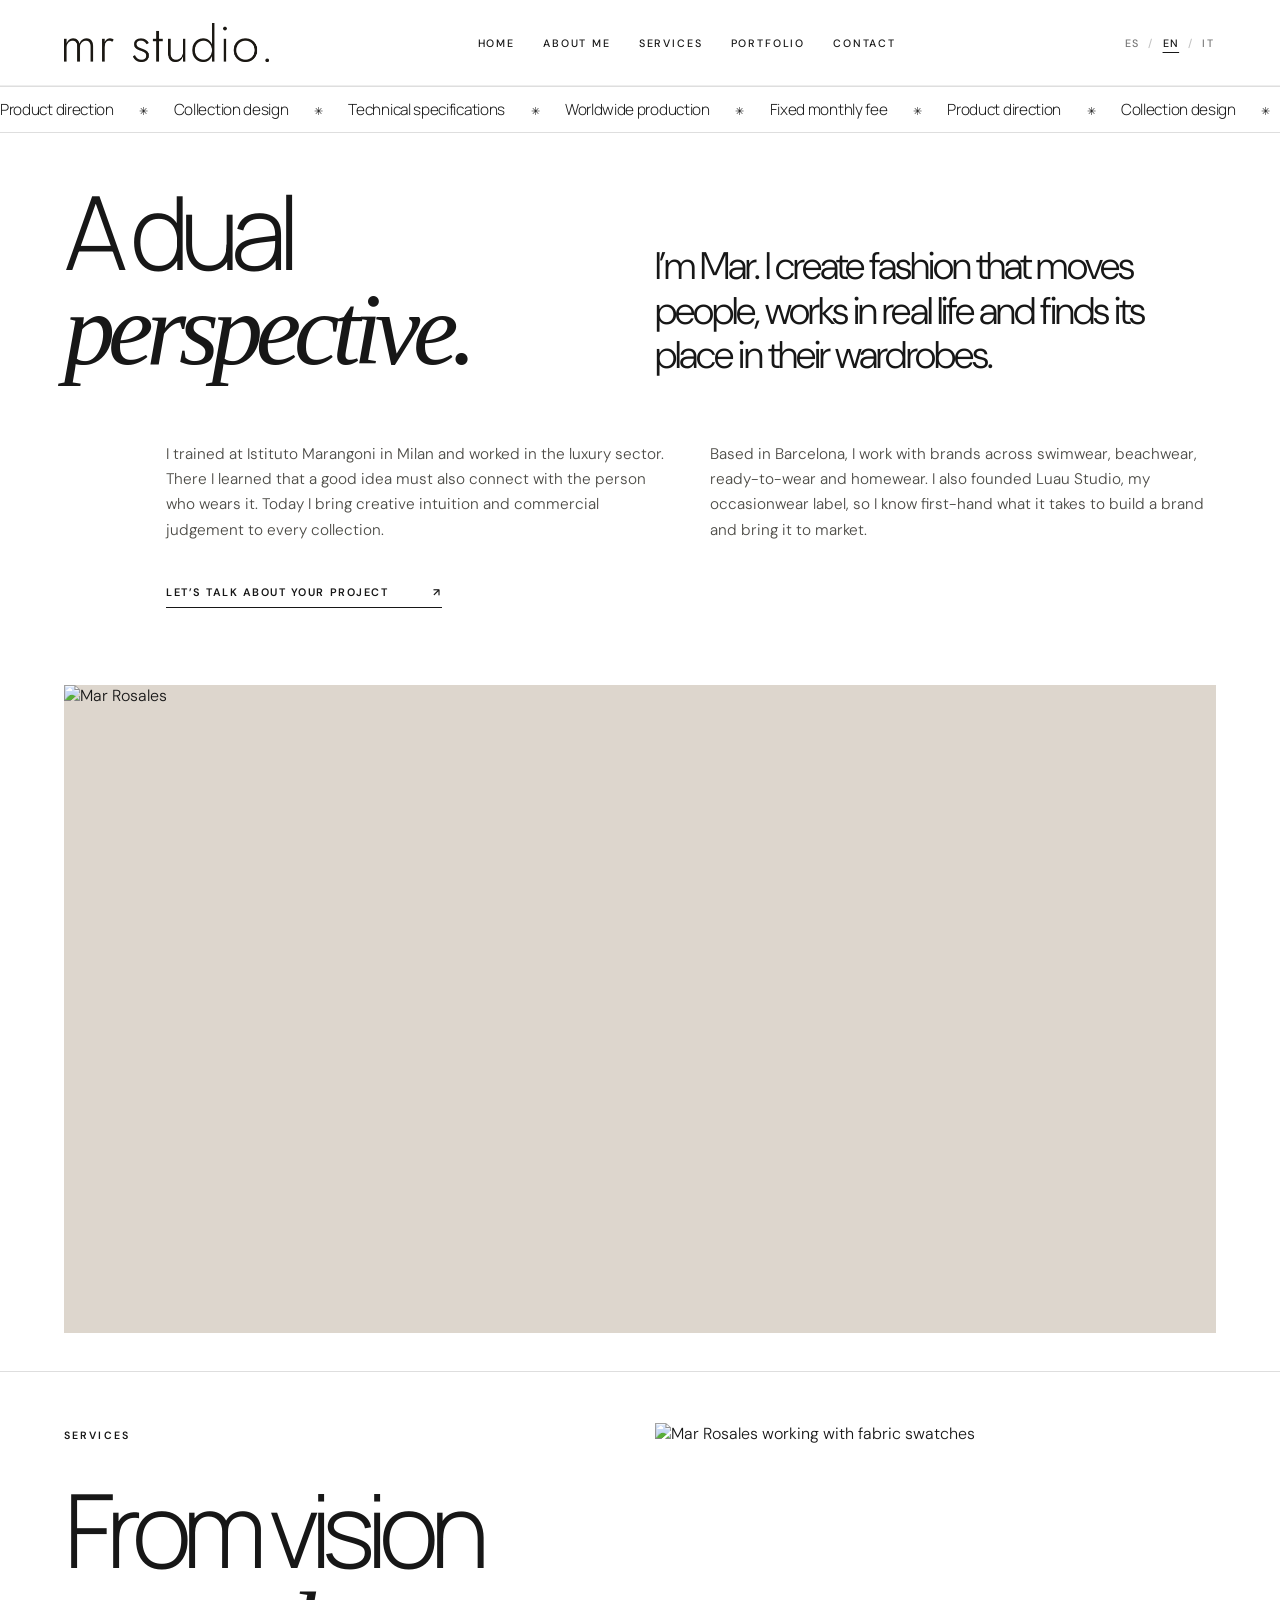
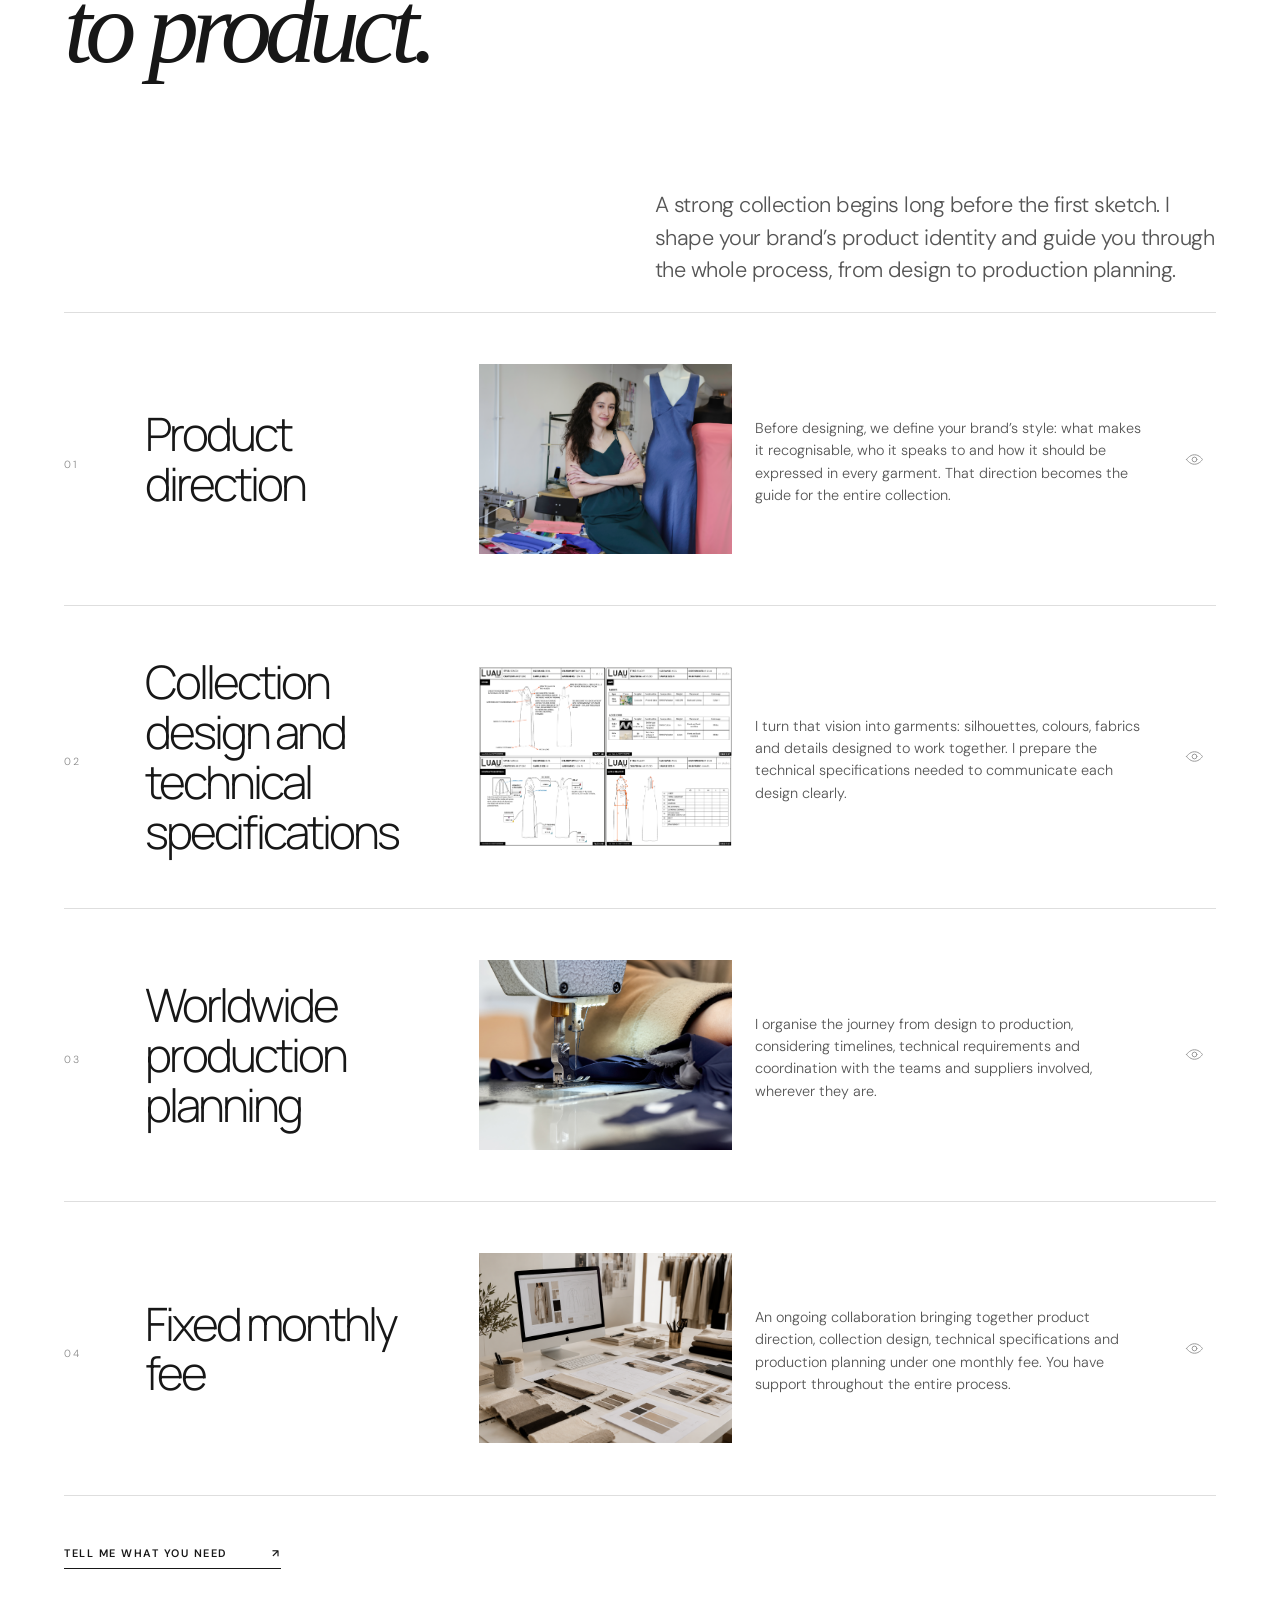
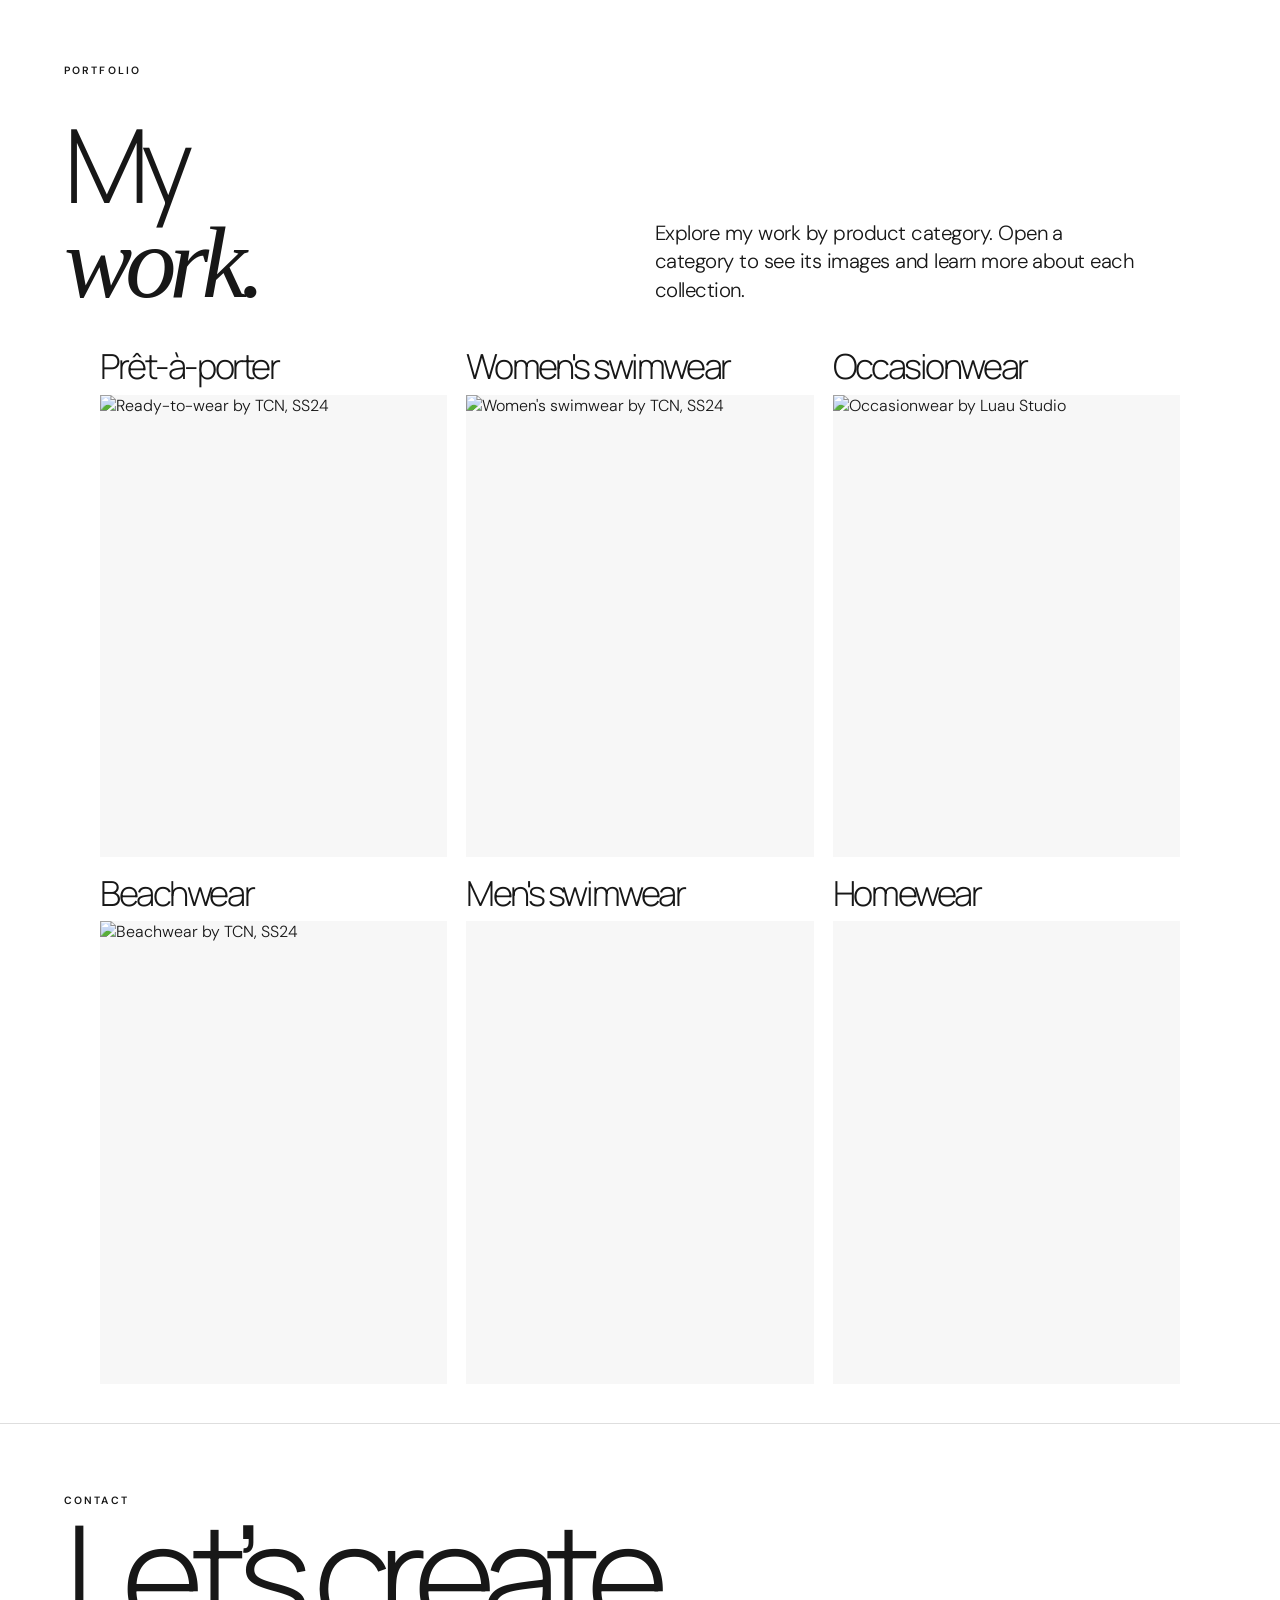
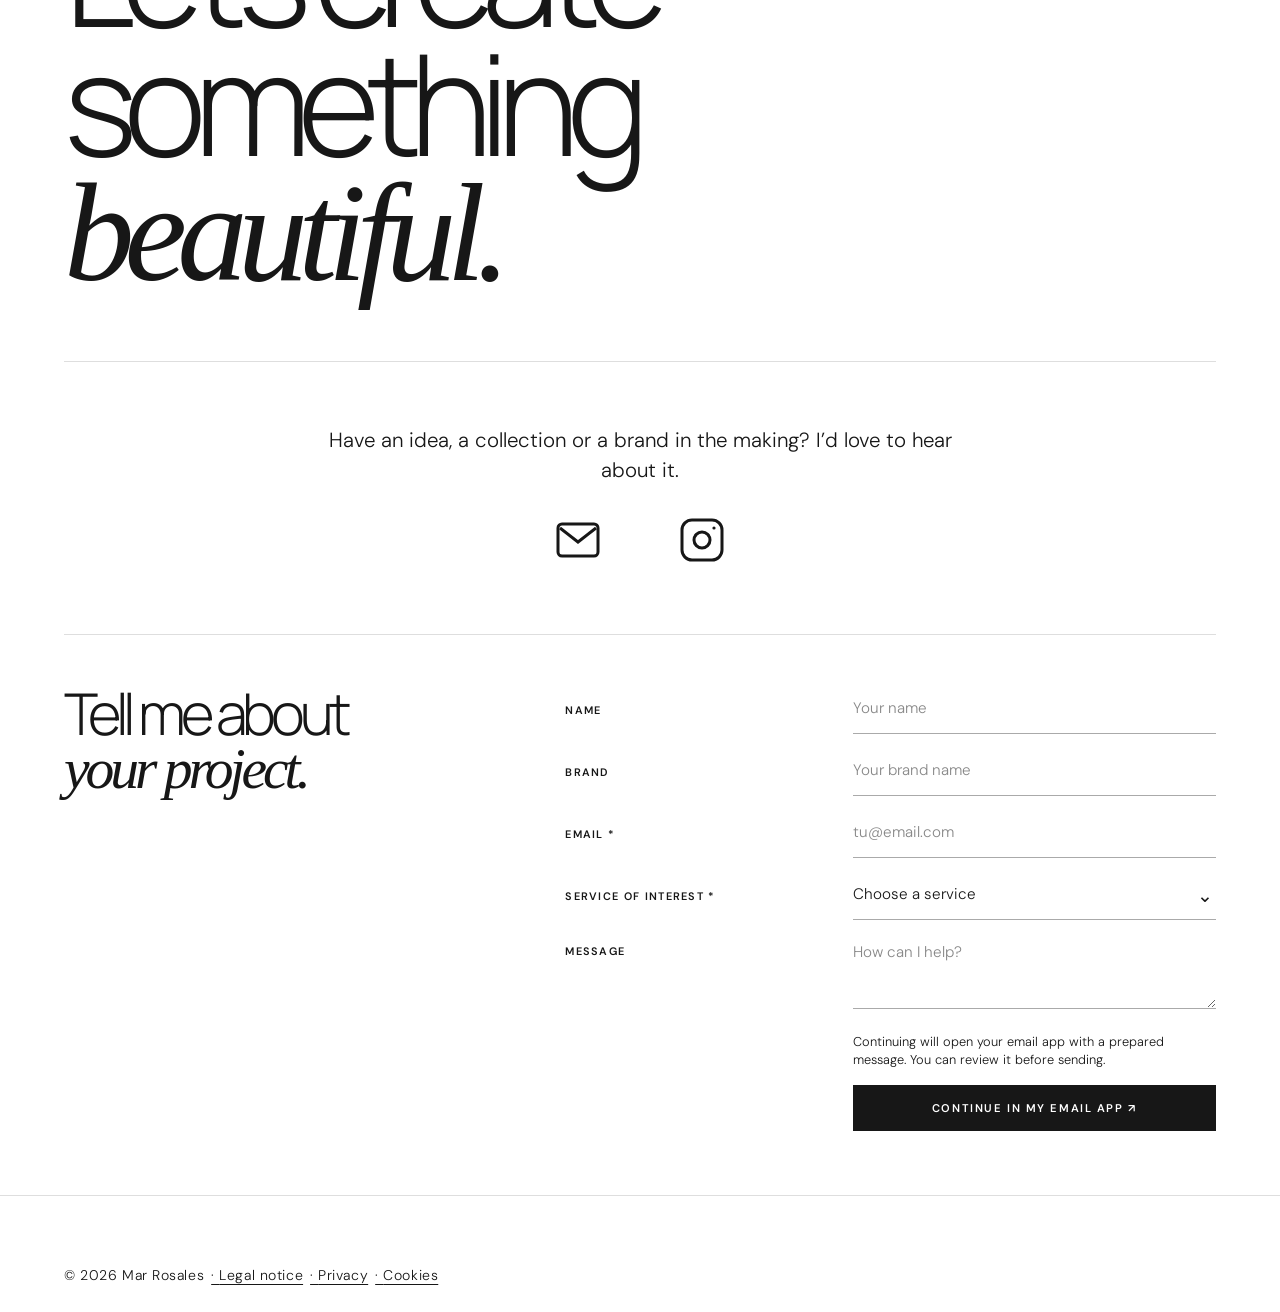
==== commit e8bea9fe: "Corregir rutas de imágenes prêt-à-porter" ====
--- a/index.html
+++ b/index.html
@@ -216,7 +216,7 @@
       <div class="portfolio-categories">
         <a class="portfolio-category" href="portfolio-detalle.html?tipo=pret" aria-label="Ver Prêt-à-porter: 10 imágenes">
           <div class="portfolio-category-top"><h3>Prêt-à-porter</h3></div>
-          <div class="portfolio-category-image"><img src="fotos porfolio/tipos producte/1-prêt-à-porter/pret-a-porter-1 - TCN - SS24.jpg" alt="Prêt-à-porter de TCN, SS24" loading="lazy" decoding="async"></div>
+          <div class="portfolio-category-image"><img src="fotos porfolio/tipos producte/1-prêt-à-porter/pret-a-porter-1 - TCN - SS24.jpg" alt="Prêt-à-porter de TCN, SS24" loading="lazy" decoding="async"></div>
         </a>
         <a class="portfolio-category" href="portfolio-detalle.html?tipo=swim-w" aria-label="Ver Women's swimwear: 18 imágenes">
           <div class="portfolio-category-top"><h3>Women's swimwear</h3></div>
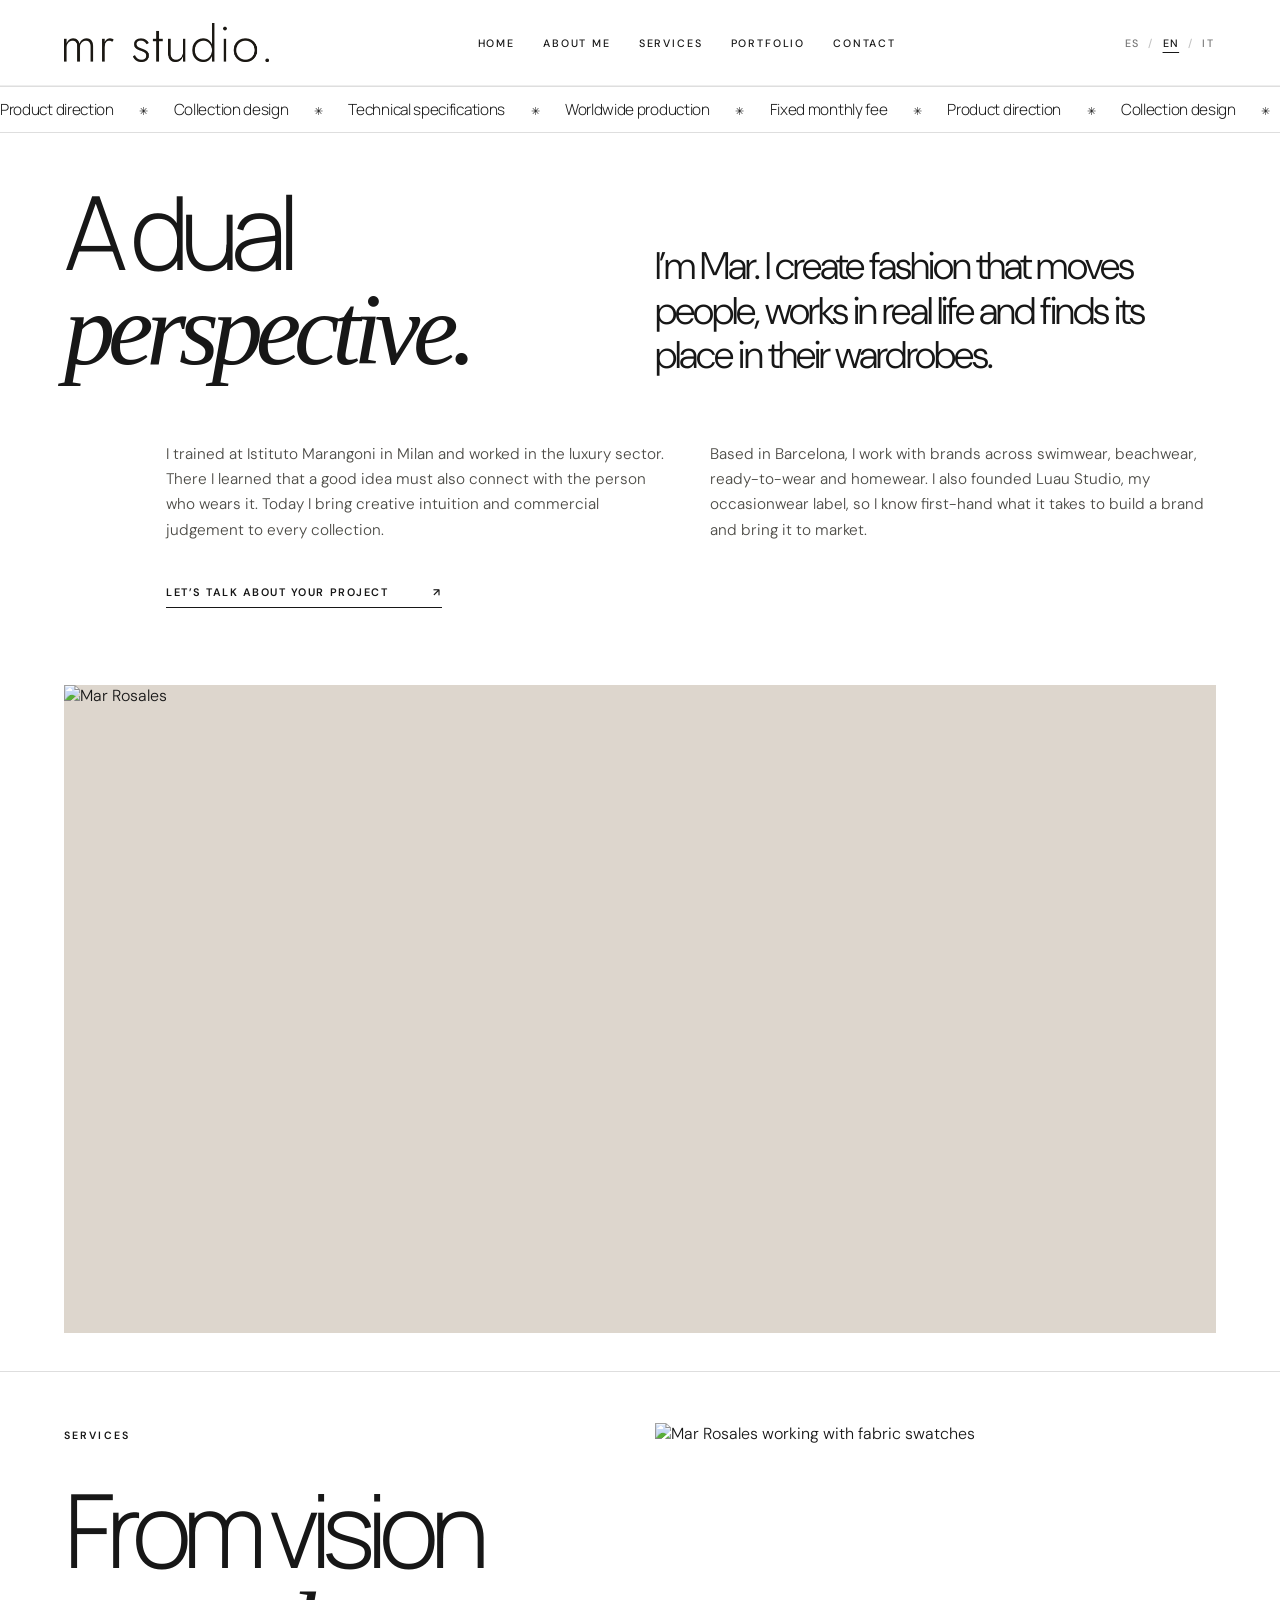
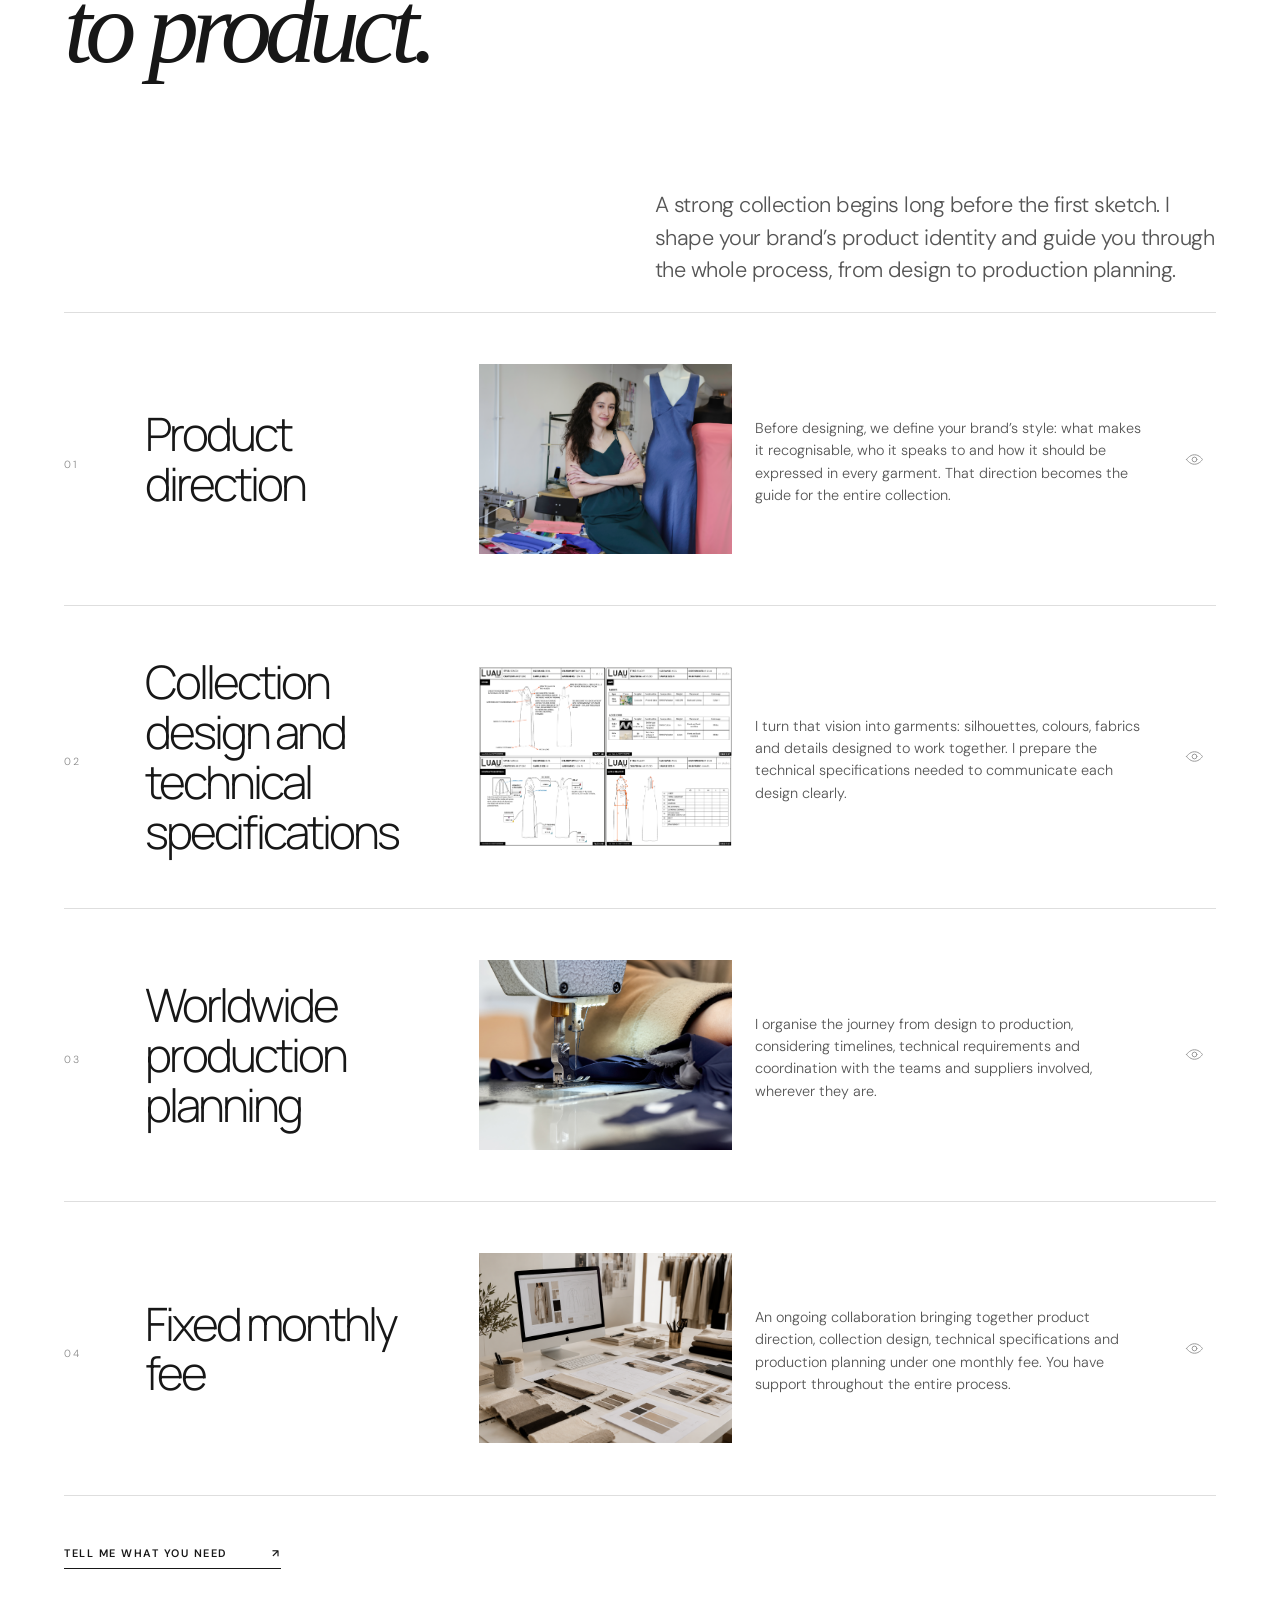
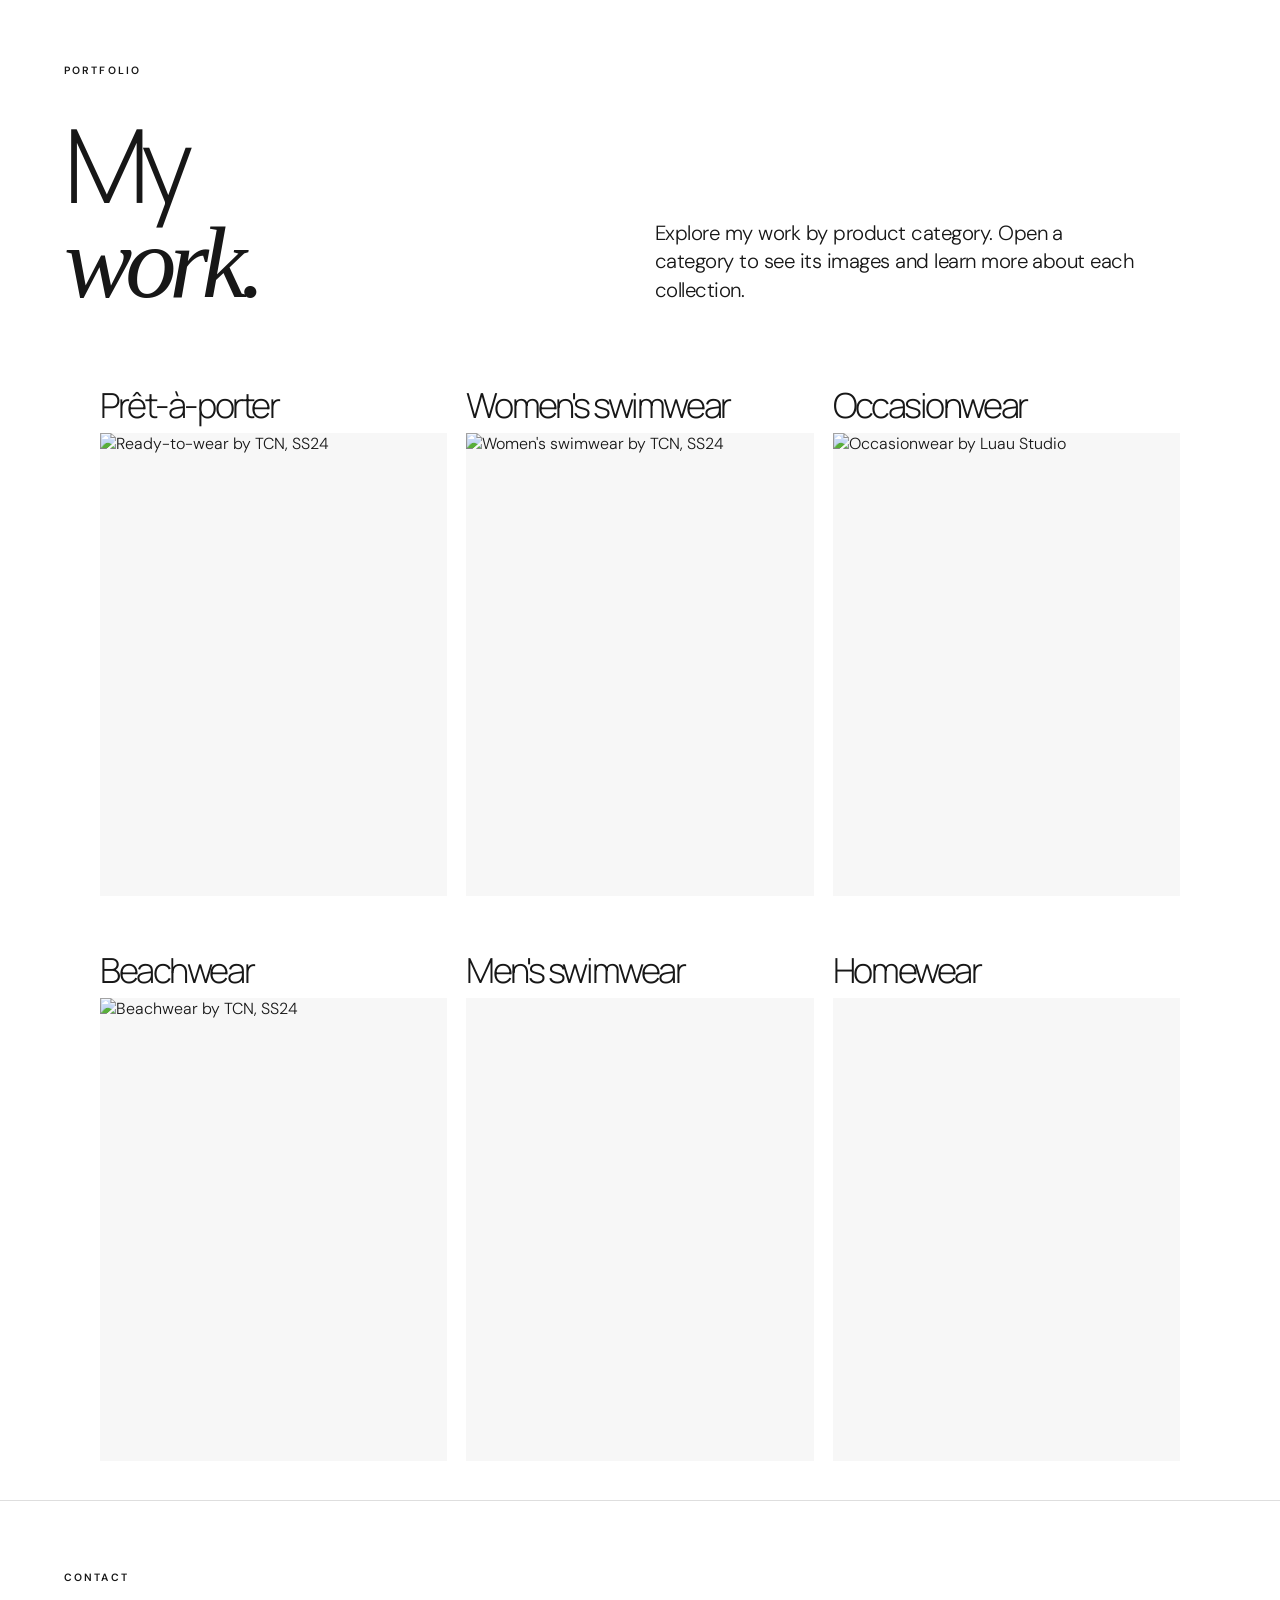
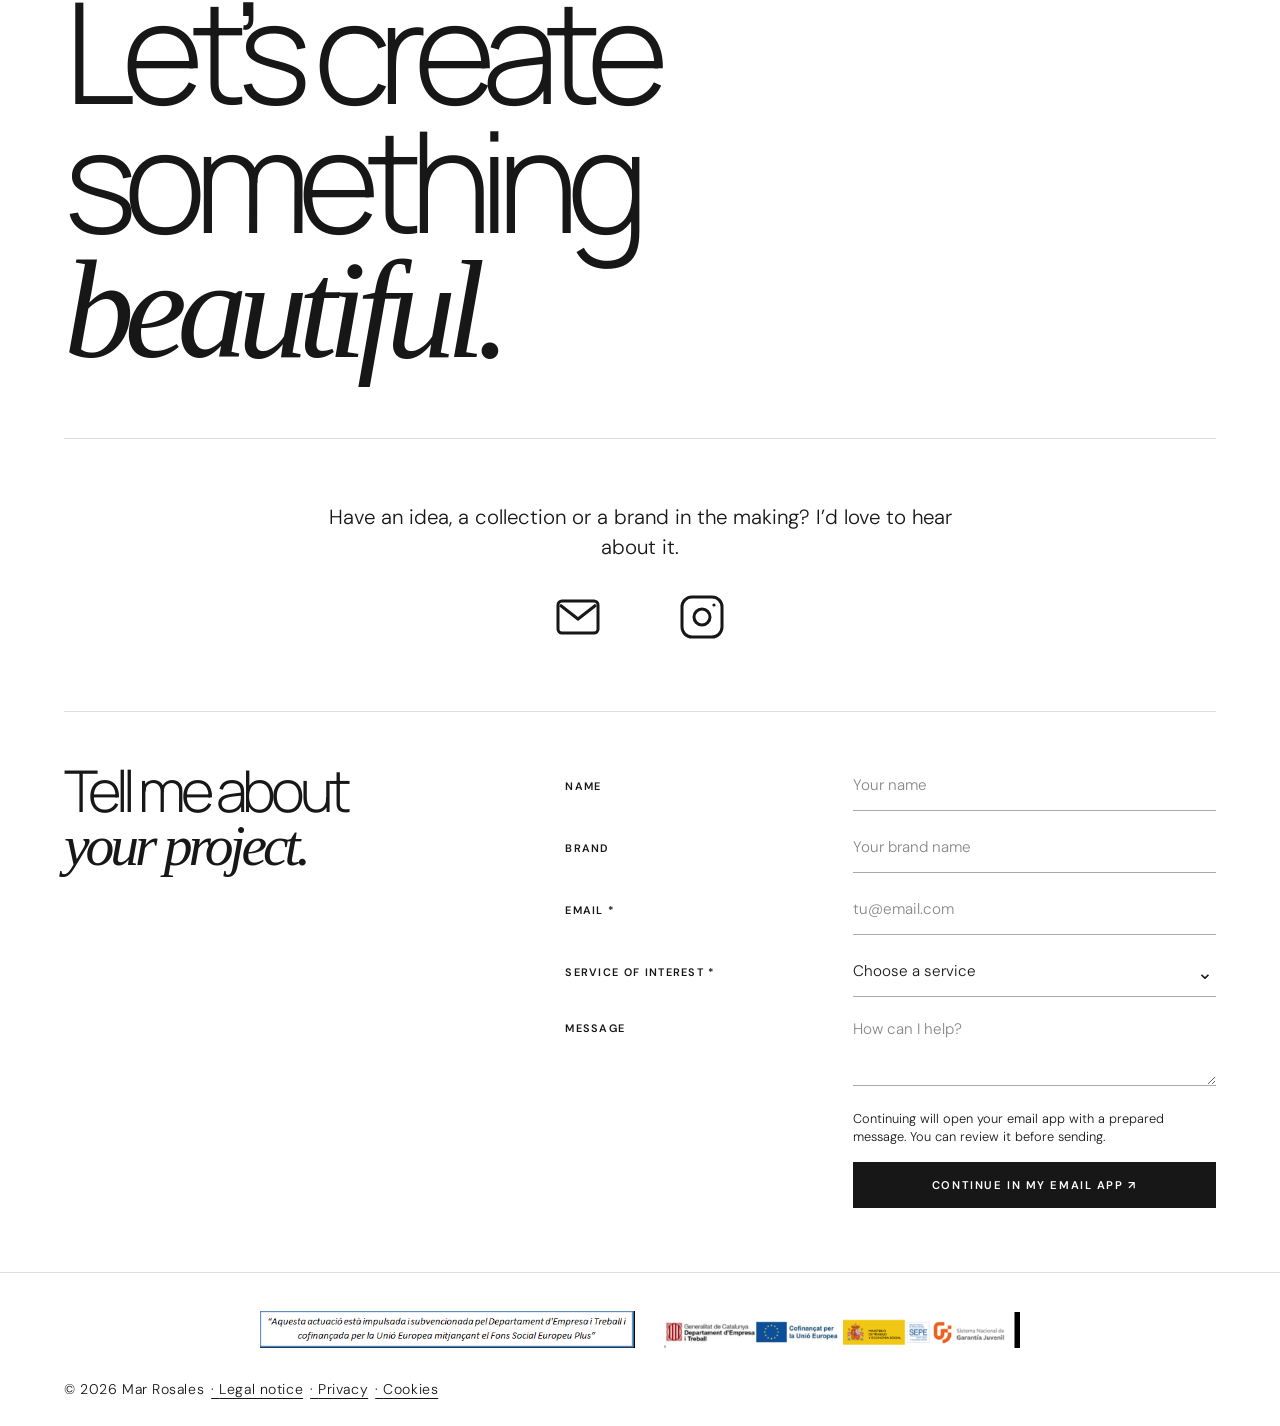
==== commit f14f8a88: "Alinear portadas del portfolio en todos los tamaños" ====
--- a/index.html
+++ b/index.html
@@ -98,12 +98,13 @@
     .portfolio-intro p{font-size:clamp(1.1rem,1.6vw,1.5rem);max-width:35ch;line-height:1.4;letter-spacing:-.025em;margin:0 0 6px}
     .portfolio-categories{display:grid;grid-template-columns:repeat(3,minmax(0,1fr));column-gap:clamp(10px,1.5vw,22px);row-gap:0;max-width:1080px;margin-inline:auto}
     .portfolio-category{display:block;min-width:0}
-    .portfolio-category-top{display:flex;justify-content:space-between;align-items:flex-end;gap:12px;min-height:clamp(52px,5vw,72px);padding-bottom:10px}
+    .portfolio-category-top{display:flex;justify-content:space-between;align-items:flex-end;gap:12px;min-height:clamp(72px,8vw,116px);padding-bottom:10px}
     .portfolio-category-top h3{font-family:Manrope,Arial,sans-serif;font-size:clamp(1.55rem,2.7vw,3rem);font-weight:300;letter-spacing:-.07em;line-height:1.05;margin:0}
     .portfolio-category-image{display:block;aspect-ratio:3/4;overflow:hidden;background:#f7f7f7}
     .portfolio-category-image img{width:100%;height:100%;object-fit:contain;object-position:center;transition:opacity .3s ease}
+    .portfolio-category-pret .portfolio-category-image img{object-fit:cover;object-position:center}
     .portfolio-category:hover img{opacity:.85}
-    @media(max-width:600px){.portfolio-categories{column-gap:8px;row-gap:4px}.portfolio-category-top{min-height:56px;gap:5px;padding-bottom:8px}.portfolio-category-top h3{min-width:0;font-size:clamp(.86rem,3.3vw,1.15rem)}.portfolio-category-image{aspect-ratio:3/4}}
+    @media(max-width:600px){.portfolio-categories{column-gap:8px;row-gap:4px}.portfolio-category-top{min-height:64px;gap:5px;padding-bottom:8px}.portfolio-category-top h3{min-width:0;font-size:clamp(.86rem,3.3vw,1.15rem)}.portfolio-category-image{aspect-ratio:3/4}}
     .contact{background:#fff;border-top:1px solid var(--line)}
     #contacto{padding-top:clamp(45px,5vw,75px);padding-bottom:clamp(45px,5vw,75px)}
     .contact .eyebrow{margin-bottom:34px}
@@ -214,7 +215,7 @@
     <section class="section-shell" id="portfolio" aria-labelledby="portfolio-title">
       <div class="portfolio-intro"><div><span class="eyebrow">Portfolio</span><h2 id="portfolio-title" style="margin-top:38px">Mi<br><em>trabajo.</em></h2></div><p>Explora mi trabajo por tipo de producto. Abre una categoría para ver sus imágenes y conocer mejor cada colección.</p></div>
       <div class="portfolio-categories">
-        <a class="portfolio-category" href="portfolio-detalle.html?tipo=pret" aria-label="Ver Prêt-à-porter: 10 imágenes">
+        <a class="portfolio-category portfolio-category-pret" href="portfolio-detalle.html?tipo=pret" aria-label="Ver Prêt-à-porter: 10 imágenes">
           <div class="portfolio-category-top"><h3>Prêt-à-porter</h3></div>
           <div class="portfolio-category-image"><img src="fotos porfolio/tipos producte/1-prêt-à-porter/pret-a-porter-1 - TCN - SS24.jpg" alt="Prêt-à-porter de TCN, SS24" loading="lazy" decoding="async"></div>
         </a>
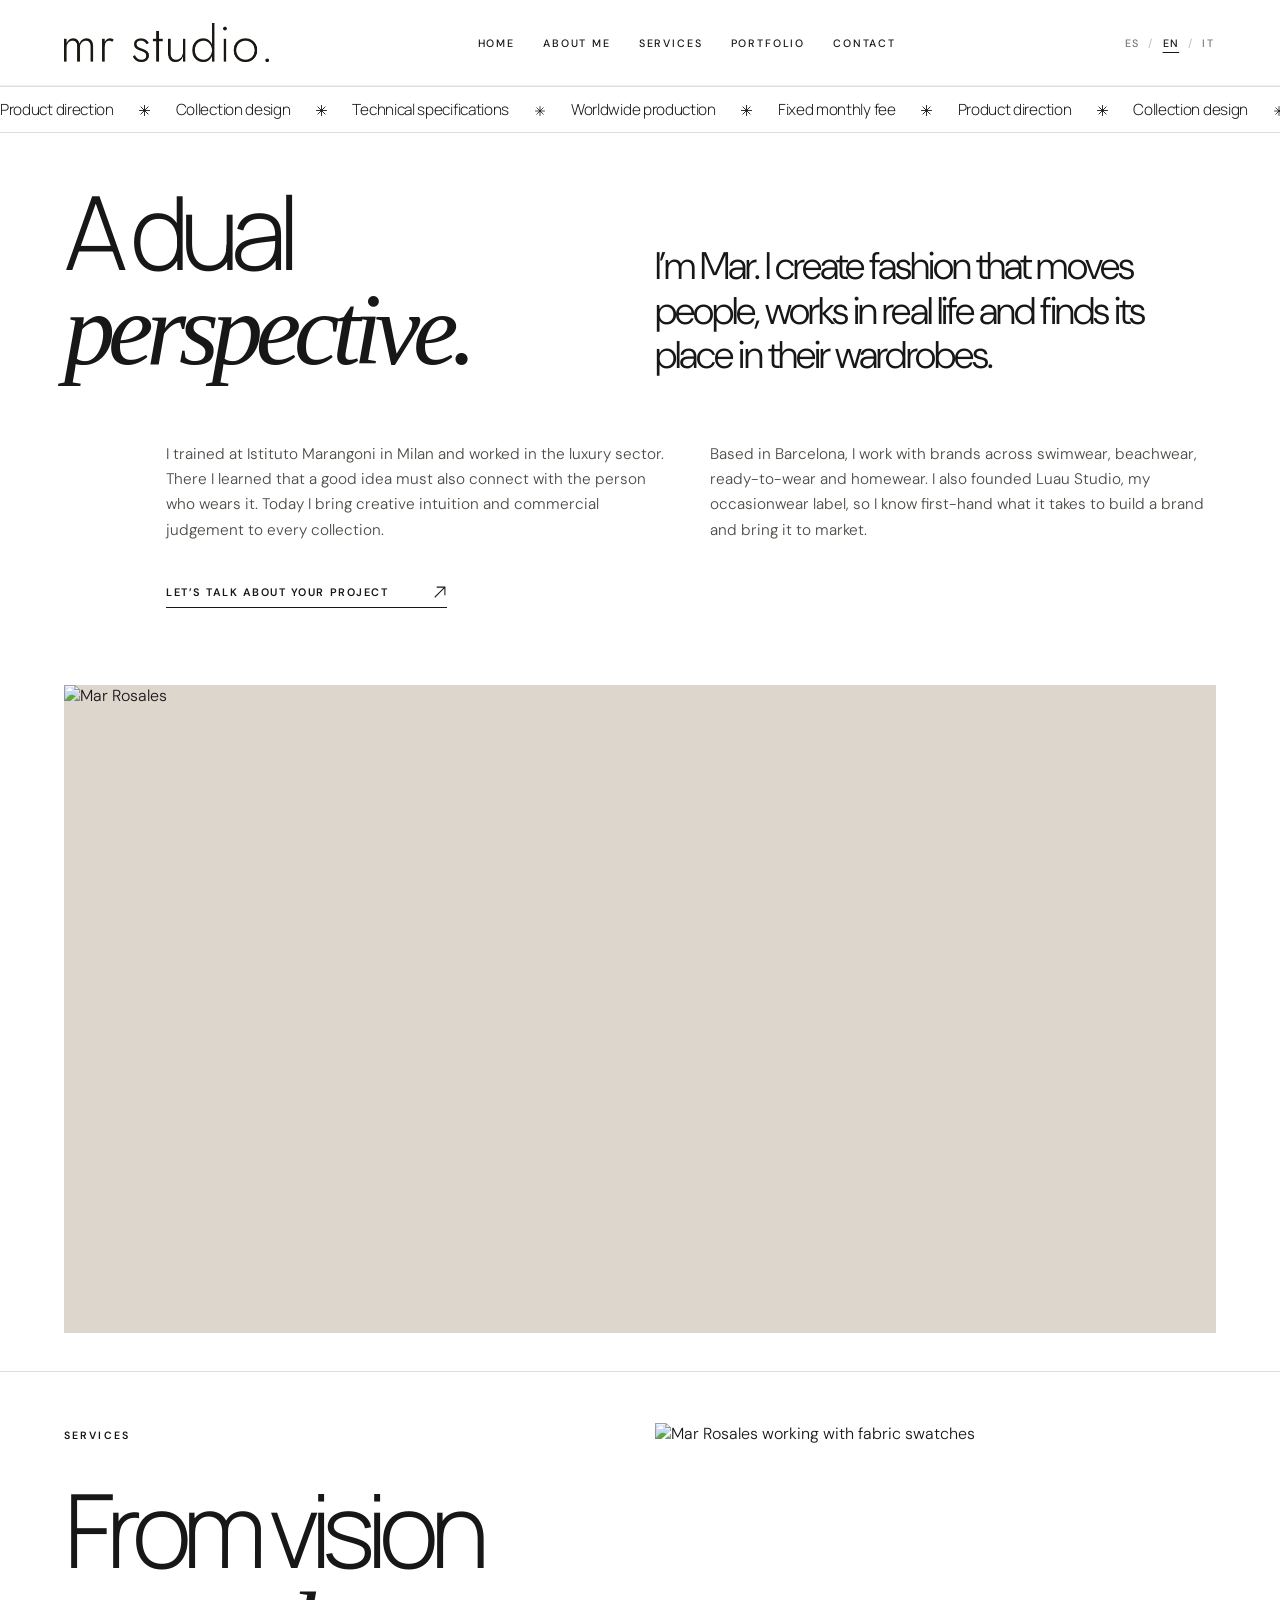
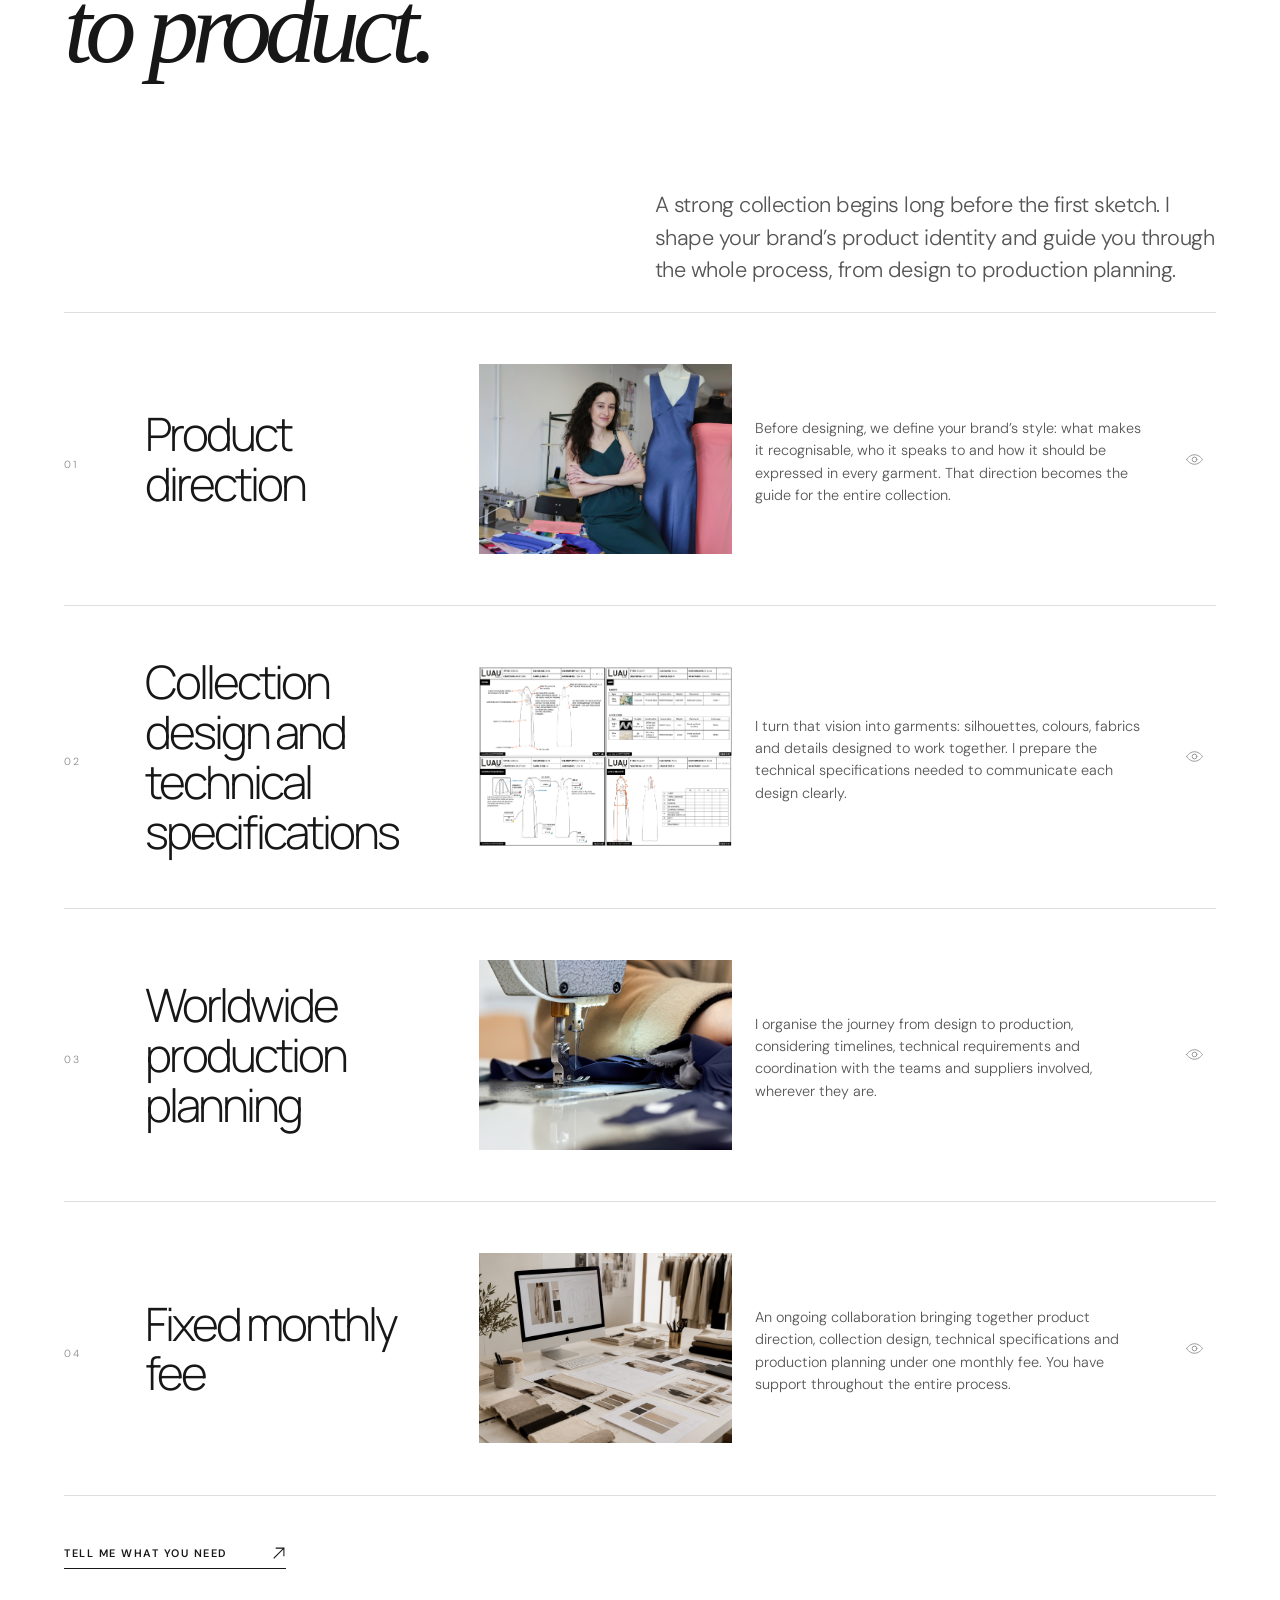
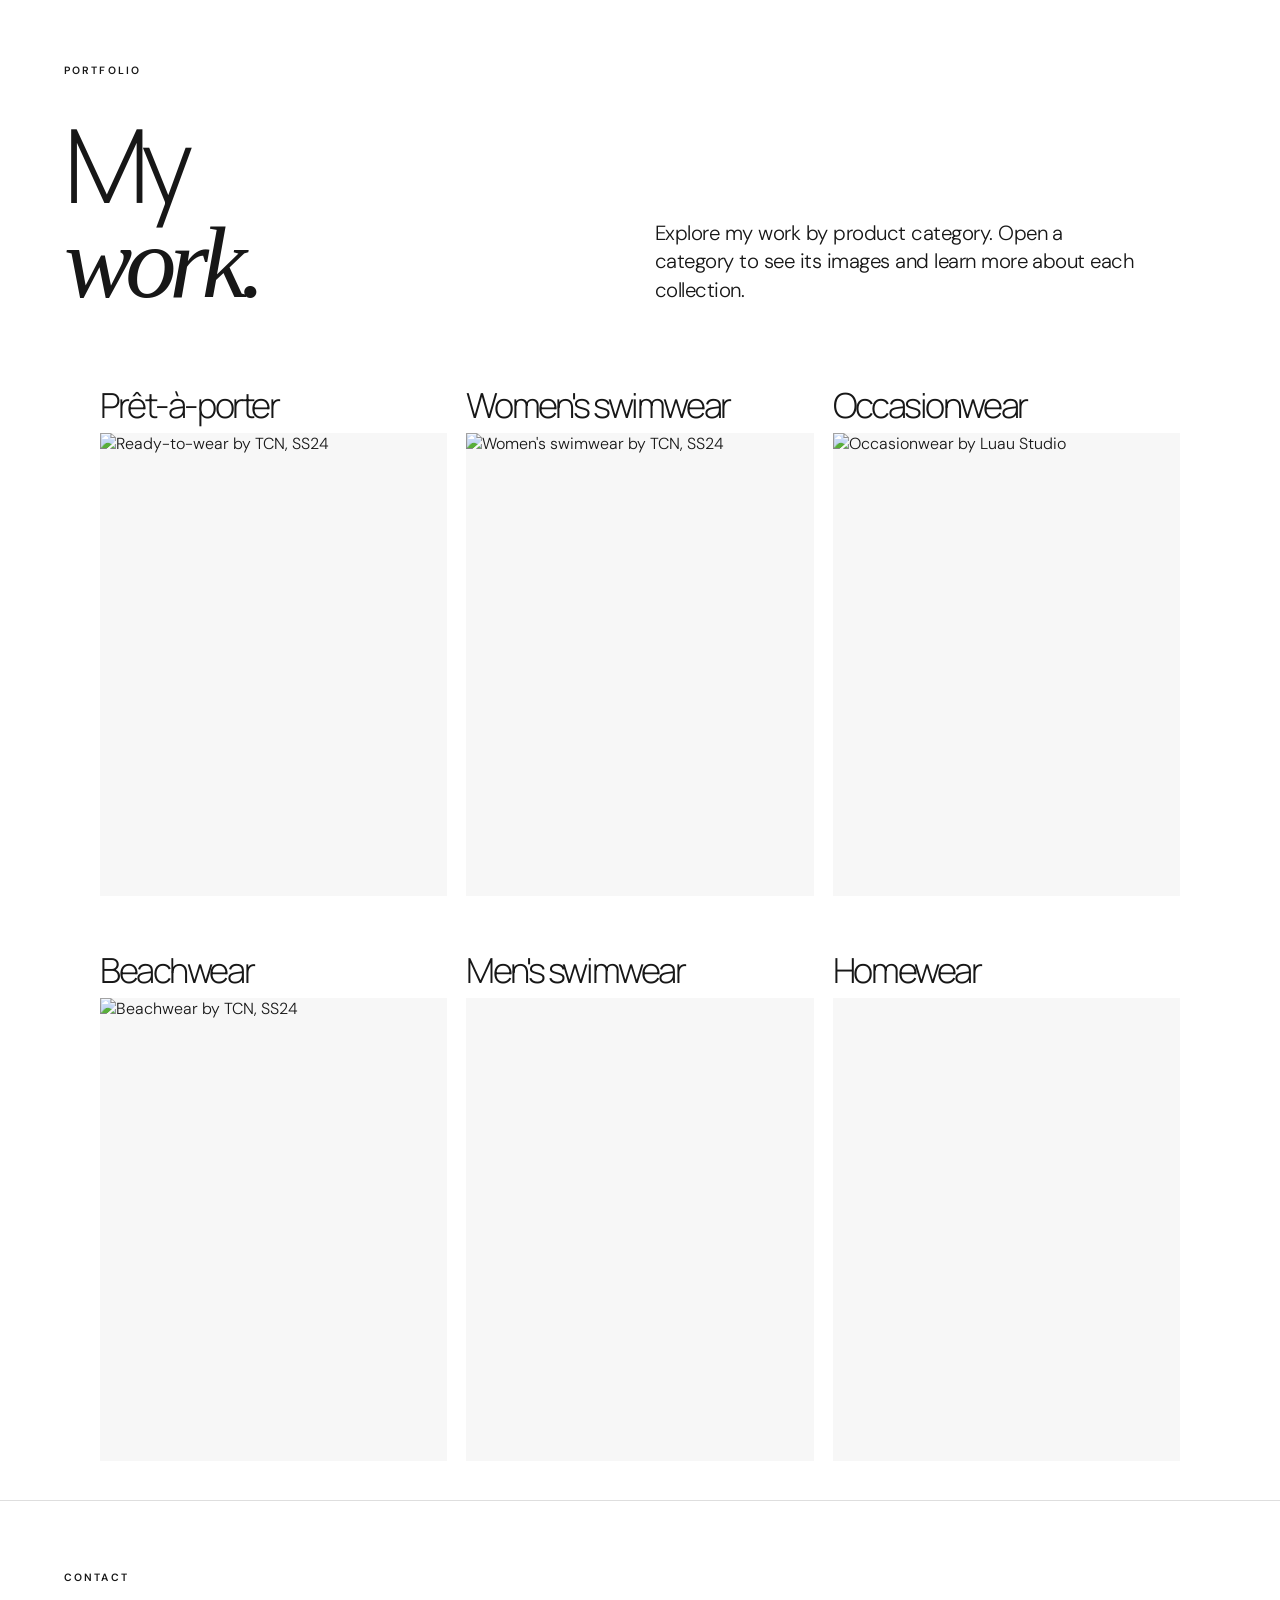
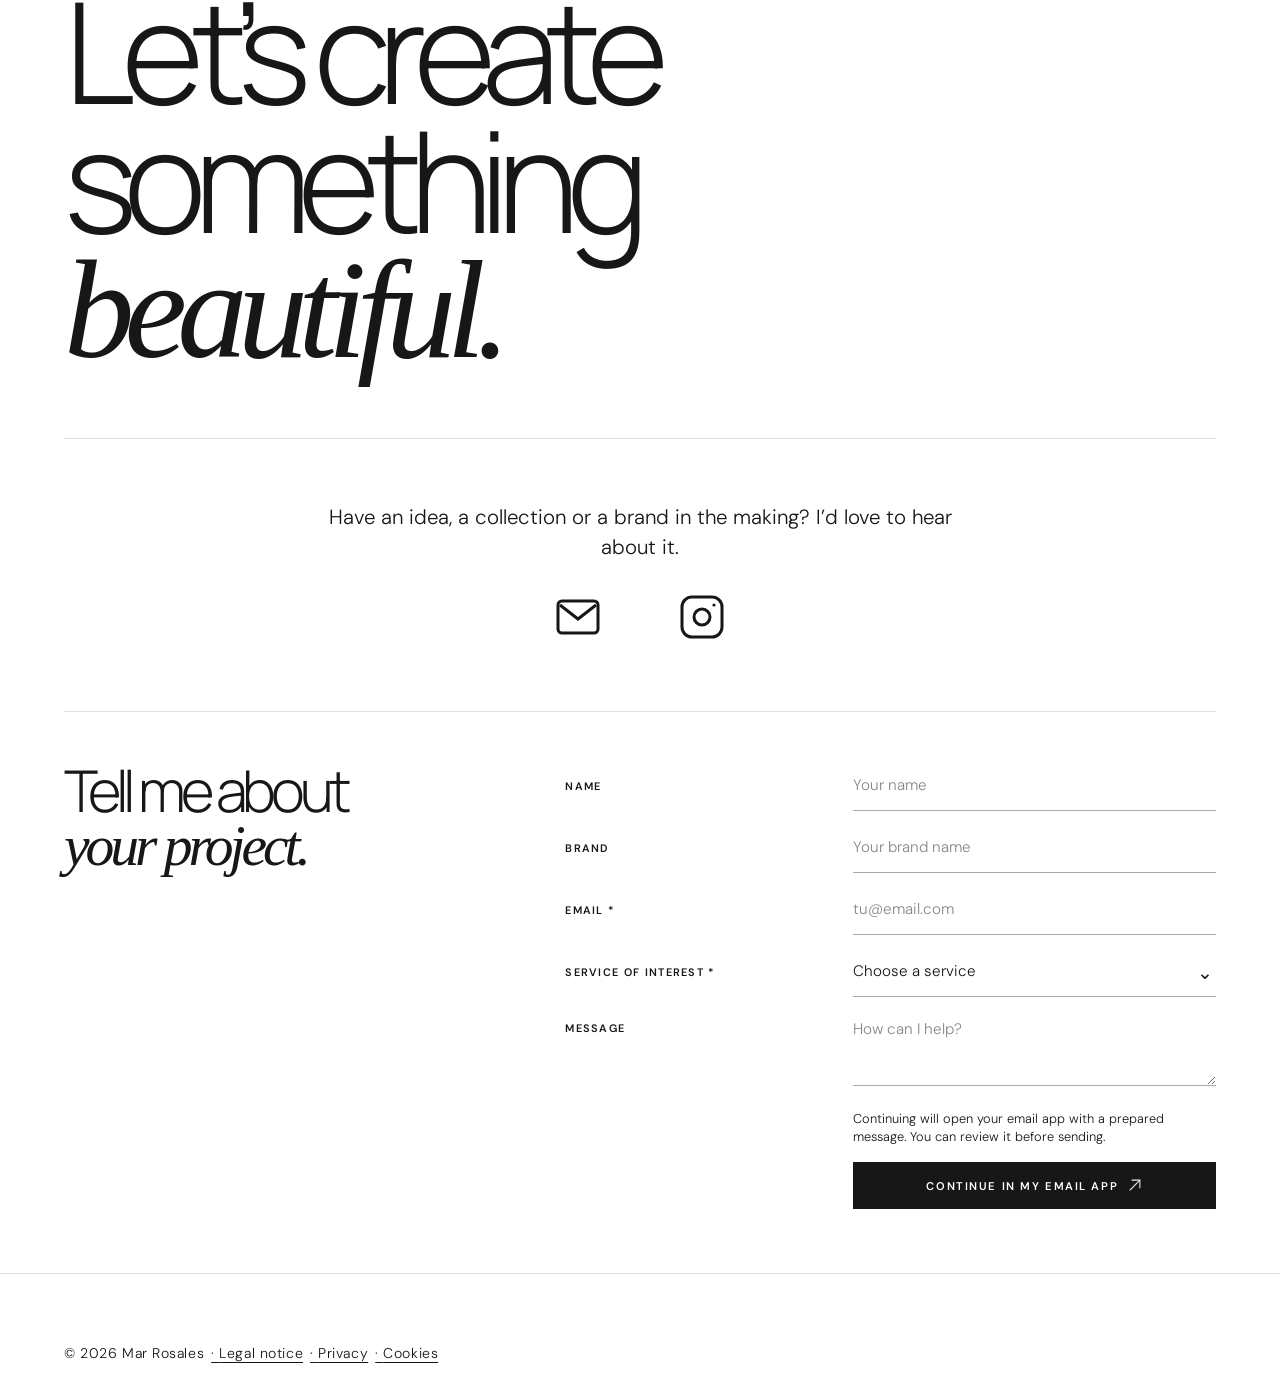
==== commit ce66a812: "Usar iconos SVG en lugar de emojis en movil" ====
--- a/index.html
+++ b/index.html
@@ -63,6 +63,7 @@
     .about-columns{display:grid;grid-template-columns:1fr 1fr;gap:clamp(20px,3vw,52px)}
     .about-columns p{font-size:clamp(.96rem,1.12vw,1.15rem);line-height:1.65;margin:0;color:#4b4a45}
     .text-link{display:inline-flex;gap:45px;align-items:center;border-bottom:1px solid var(--ink);padding-bottom:8px;font-size:.68rem;font-weight:600;letter-spacing:.14em;text-transform:uppercase;margin-top:42px;transition:gap .2s}
+    .text-link span{display:inline-block;flex:none;width:14px;height:14px;background:url('iconos/flecha-diagonal.svg') center/contain no-repeat}
     .text-link:hover{gap:60px}
     .services{background:#fff;color:var(--ink);border-top:1px solid var(--line);padding-top:clamp(36px,4vw,62px)}
     #servicios{padding-bottom:clamp(24px,3vw,44px)}
@@ -75,7 +76,7 @@
     .service-banner:hover .service-banner-track{animation-play-state:paused}
     .service-banner-set{display:flex;align-items:center;flex:none;gap:clamp(14px,2vw,30px);padding:12px clamp(14px,2vw,30px) 12px 0;white-space:nowrap}
     .service-banner-set span{font-family:Manrope,Arial,sans-serif;font-size:clamp(.85rem,1.2vw,1.15rem);font-weight:300;letter-spacing:-.02em}
-    .service-banner-set span::after{content:'✳';font-size:.7em;margin-left:clamp(14px,2vw,30px)}
+    .service-banner-set span::after{content:'';display:inline-block;width:.7em;height:.7em;margin-left:clamp(14px,2vw,30px);background:url('iconos/asterisco.svg') center/contain no-repeat;vertical-align:middle}
     @keyframes service-scroll{to{transform:translateX(-50%)}}
     .service-list{border-top:1px solid var(--line)}
     .service{display:grid;grid-template-columns:5% minmax(0,27%) minmax(0,22%) minmax(0,1fr) 44px;align-items:center;gap:2%;padding:clamp(28px,4vw,58px) 0;border-bottom:1px solid var(--line)}
@@ -137,6 +138,8 @@
     .form-footer p{font-size:.8rem;color:var(--muted);margin:0;max-width:55ch;line-height:1.4}
     .form-footer button{border:1px solid var(--ink);background:var(--ink);color:#fff;padding:15px 22px;font:600 .7rem 'DM Sans',Arial,sans-serif;letter-spacing:.14em;text-transform:uppercase;cursor:pointer}
     .form-footer button:hover{background:#fff;color:var(--ink)}
+    .form-footer button::after{content:'';display:inline-block;width:14px;height:14px;margin-left:10px;background:url('iconos/flecha-diagonal.svg') center/contain no-repeat;filter:invert(1);vertical-align:-2px}
+    .form-footer button:hover::after{filter:none}
     footer{background:#fff;color:var(--ink);border-top:1px solid var(--line);padding:clamp(26px,3vw,48px) var(--pad) 28px}
     .footer-top{display:grid;grid-template-columns:1.05fr 1fr;gap:clamp(18px,2.2vw,40px);align-items:center;max-width:760px;margin:0 auto 32px}
     .footer-top img{display:block;width:100%;height:auto;background:#fff}
@@ -195,7 +198,7 @@
       <div class="about-grid">
         <div class="about-copy">
           <div class="about-columns"><p>Me formé en el Istituto Marangoni de Milán y trabajé en el sector del lujo. Allí aprendí que una buena idea también debe conectar con quien la lleva. Hoy combino intuición creativa y criterio comercial en cada colección.</p><p>Desde Barcelona colaboro con marcas en swimwear, beachwear, prêt-à-porter y homewear. También fundé Luau Studio, mi marca de vestidos de fiesta: conozco de primera mano lo que significa crear una firma y llevarla al mercado.</p></div>
-          <a class="text-link" href="#contacto">Hablemos de tu proyecto <span aria-hidden="true">↗</span></a>
+          <a class="text-link" href="#contacto">Hablemos de tu proyecto <span aria-hidden="true"></span></a>
         </div>
         <div class="about-photo"><img src="fotos porfolio/presentacio/1.jpg" alt="Mar Rosales" loading="lazy"></div>
       </div>
@@ -209,7 +212,7 @@
         <article class="service"><span class="service-number">03</span><h3><a href="planificacion-de-produccion.html">Planificación de producción worldwide</a></h3><a class="service-photo" href="planificacion-de-produccion.html" aria-label="Ver planificación de producción"><img src="fotos porfolio/serveis/woman-working-sewing-machine-with-blue-fabric.jpg" alt="Confección de una prenda azul con máquina de coser" loading="lazy"></a><p><a href="planificacion-de-produccion.html">Organizo el camino del diseño a la producción, teniendo en cuenta tiempos, necesidades técnicas y coordinación con los equipos y proveedores implicados, estén donde estén.</a></p><a class="service-arrow" href="planificacion-de-produccion.html" aria-label="Ver detalles de planificación de producción"><svg viewBox="0 0 24 24" aria-hidden="true"><path d="M2 12s3.6-6 10-6 10 6 10 6-3.6 6-10 6-10-6-10-6Z"/><circle cx="12" cy="12" r="3"/></svg></a></article>
         <article class="service"><span class="service-number">04</span><h3><a href="tarifa-fija-mensual.html">Tarifa fija mensual</a></h3><a class="service-photo" href="tarifa-fija-mensual.html" aria-label="Ver tarifa fija mensual"><img src="fotos porfolio/serveis/tarifa-fija-mensual-espacio-creativo.png" alt="Espacio creativo con bocetos, tejidos y prendas de moda" loading="lazy"></a><p><a href="tarifa-fija-mensual.html">Una colaboración continuada que reúne dirección de producto, diseño de colección, fichas técnicas y planificación de producción en una única tarifa mensual. Así cuentas con acompañamiento durante todo el proceso.</a></p><a class="service-arrow" href="tarifa-fija-mensual.html" aria-label="Ver detalles de tarifa fija mensual"><svg viewBox="0 0 24 24" aria-hidden="true"><path d="M2 12s3.6-6 10-6 10 6 10 6-3.6 6-10 6-10-6-10-6Z"/><circle cx="12" cy="12" r="3"/></svg></a></article>
       </div>
-      <a class="text-link" href="#contacto">Cuéntame qué necesitas <span aria-hidden="true">↗</span></a>
+      <a class="text-link" href="#contacto">Cuéntame qué necesitas <span aria-hidden="true"></span></a>
     </section>
 
     <section class="section-shell" id="portfolio" aria-labelledby="portfolio-title">
@@ -254,7 +257,7 @@
         <div class="form-field"><label for="contact-email">Email *</label><input id="contact-email" name="email" type="email" autocomplete="email" placeholder="tu@email.com" required></div>
         <div class="form-field"><label for="contact-service">Servicio de interés *</label><div class="select-wrap"><select id="contact-service" name="servicio" required><option value="" selected disabled>Selecciona un servicio</option><option>Dirección de producto</option><option>Diseño de colección y fichas técnicas</option><option>Planificación de producción worldwide</option><option>Tarifa fija mensual</option></select><span aria-hidden="true">⌄</span></div></div>
         <div class="form-field"><label for="contact-message">Mensaje</label><textarea id="contact-message" name="mensaje" placeholder="¿En qué puedo ayudarte?"></textarea></div>
-        <div class="form-footer"><p>Al continuar se abrirá tu aplicación de correo con el mensaje preparado. Podrás revisarlo antes de enviarlo.</p><button type="submit">Continuar en mi correo ↗</button></div>
+        <div class="form-footer"><p>Al continuar se abrirá tu aplicación de correo con el mensaje preparado. Podrás revisarlo antes de enviarlo.</p><button type="submit">Continuar en mi correo</button></div>
         </div>
       </form>
     </section>
